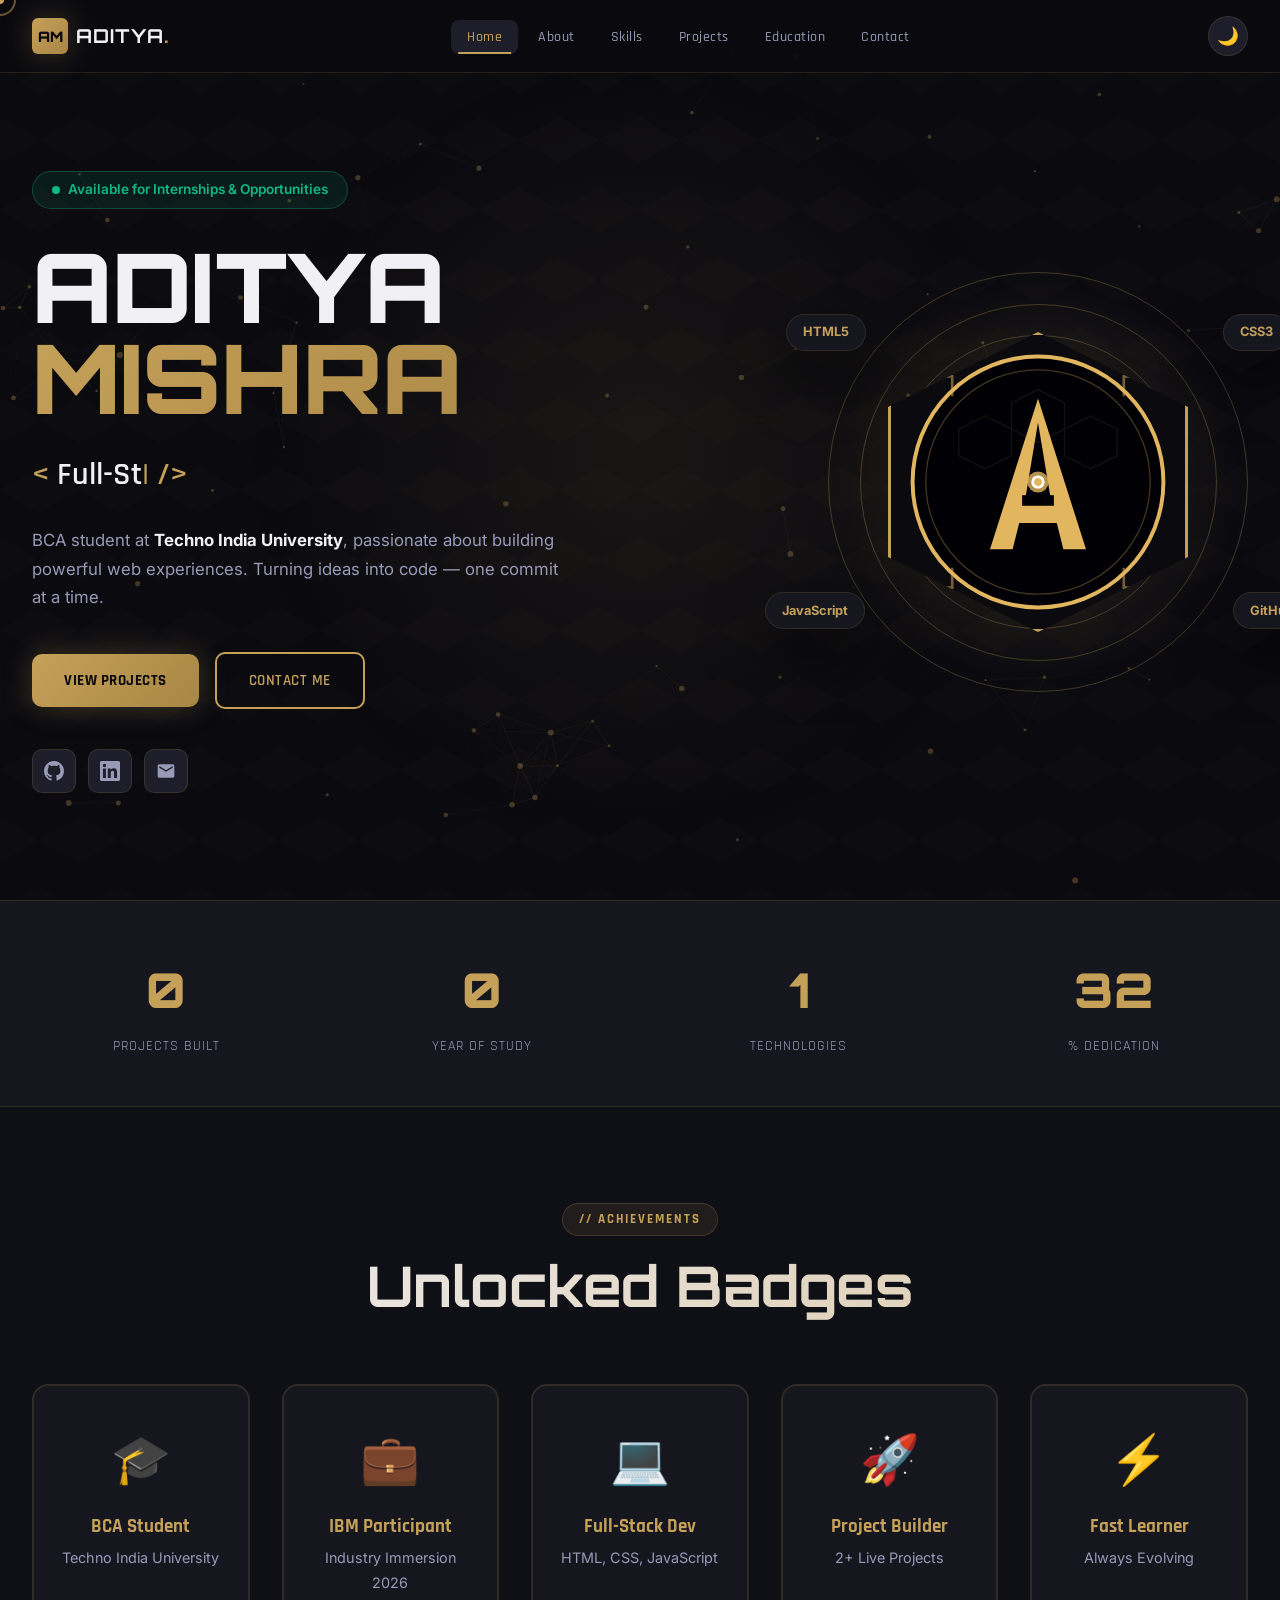
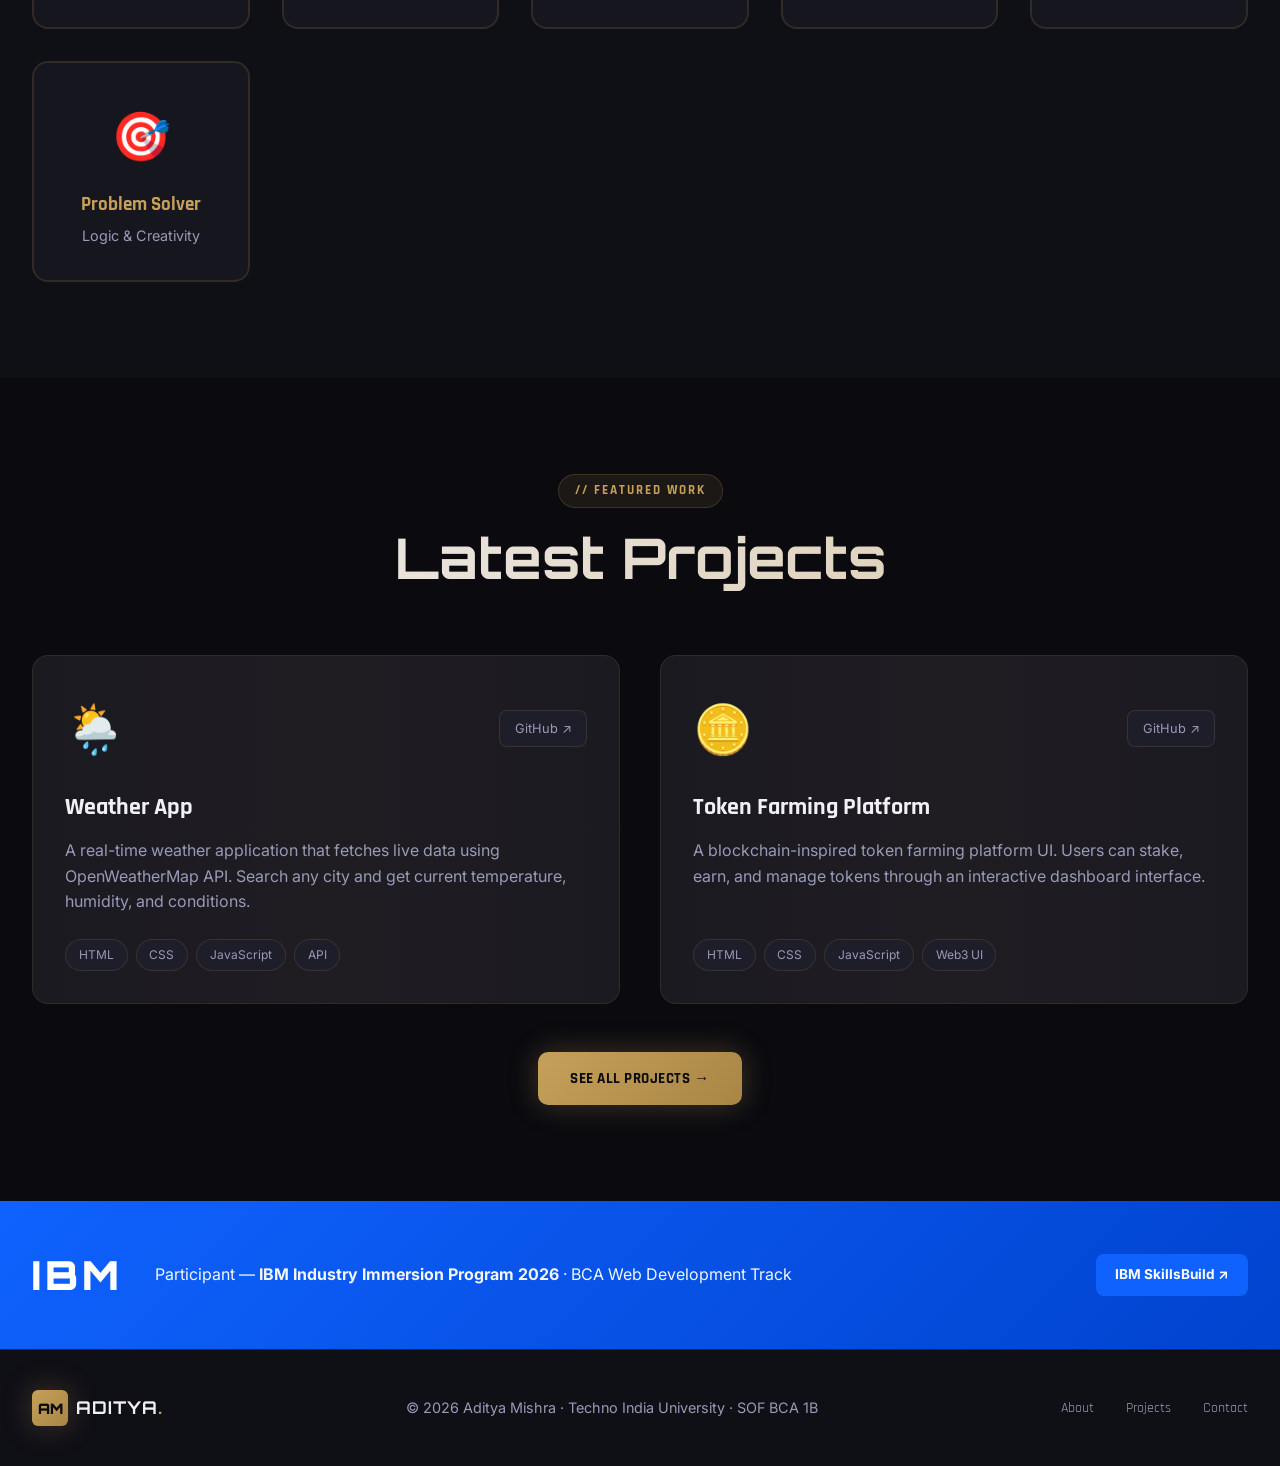
==== index.html @ 22630940 "Update year from 2025 to 2026 across all files" ====
<!DOCTYPE html>
<html lang="en" data-theme="dark">
<head>
  <meta charset="UTF-8"/>
  <meta name="viewport" content="width=device-width, initial-scale=1.0"/>
  <title>Aditya Mishra | Portfolio</title>
  <link rel="stylesheet" href="style.css"/>
  <link rel="preconnect" href="https://fonts.googleapis.com"/>
  <link href="https://fonts.googleapis.com/css2?family=Rajdhani:wght@400;500;600;700&family=Orbitron:wght@400;700;900&family=Inter:wght@300;400;500;600&display=swap" rel="stylesheet"/>
</head>
<body>

  <!-- LOADING SCREEN -->
  <div class="loading-screen" id="loadingScreen">
    <div class="loader-content">
      <div class="avengers-loader">
        <div class="loader-ring"></div>
        <div class="loader-ring"></div>
        <div class="loader-ring"></div>
        <div class="loader-a">A</div>
      </div>
      <p class="loader-text">Initializing Avengers Protocol...</p>
    </div>
  </div>

  <!-- PARTICLE CANVAS -->
  <canvas id="particles"></canvas>

  <!-- CUSTOM CURSOR -->
  <div class="cursor-dot" id="cursorDot"></div>
  <div class="cursor-outline" id="cursorOutline"></div>

  <!-- IRON MAN ARC REACTOR BG -->
  <div class="arc-reactor-bg"></div>
  <div class="hex-overlay"></div>

  <!-- NAV -->
  <nav class="navbar" id="navbar">
    <div class="nav-inner">
      <a href="index.html" class="nav-logo">
        <span class="logo-am">AM</span>
        <span class="logo-text">ADITYA<span class="logo-accent">.</span></span>
      </a>
      <ul class="nav-links" id="navLinks">
        <li><a href="index.html" class="active">Home</a></li>
        <li><a href="about.html">About</a></li>
        <li><a href="skills.html">Skills</a></li>
        <li><a href="projects.html">Projects</a></li>
        <li><a href="education.html">Education</a></li>
        <li><a href="contact.html">Contact</a></li>
      </ul>
      <div class="nav-right">
        <button class="theme-btn" id="themeBtn" title="Toggle theme">
          <span class="theme-icon" id="themeIcon">☀️</span>
        </button>
        <button class="hamburger" id="hamburger">
          <span></span><span></span><span></span>
        </button>
      </div>
    </div>
  </nav>

  <!-- HERO -->
  <section class="hero" id="home">
    <div class="hero-left">
      <div class="hero-tag reveal">
        <span class="tag-dot"></span> Available for Internships & Opportunities
      </div>
      <h1 class="hero-name reveal">
        <span class="name-line1">ADITYA</span>
        <span class="name-line2">MISHRA</span>
      </h1>
      <div class="hero-role reveal">
        <span class="role-prefix">&lt;</span>
        <span class="typewriter" id="typewriter"></span>
        <span class="role-suffix"> /&gt;</span>
      </div>
      <p class="hero-bio reveal">
        BCA student at <strong>Techno India University</strong>, passionate about building powerful web experiences. 
        Turning ideas into code — one commit at a time.
      </p>
      <div class="hero-actions reveal">
        <a href="projects.html" class="btn-avenger">View Projects</a>
        <a href="contact.html" class="btn-outline-av">Contact Me</a>
      </div>
      <div class="hero-socials reveal">
        <a href="https://github.com/adityamishra5681" target="_blank" class="social-av" title="GitHub">
          <svg viewBox="0 0 24 24" fill="currentColor"><path d="M12 0C5.37 0 0 5.37 0 12c0 5.31 3.435 9.795 8.205 11.385.6.105.825-.255.825-.57 0-.285-.015-1.23-.015-2.235-3.015.555-3.795-.735-4.035-1.41-.135-.345-.72-1.41-1.23-1.695-.42-.225-1.02-.78-.015-.795.945-.015 1.62.87 1.845 1.23 1.08 1.815 2.805 1.305 3.495.99.105-.78.42-1.305.765-1.605-2.67-.3-5.46-1.335-5.46-5.925 0-1.305.465-2.385 1.23-3.225-.12-.3-.54-1.53.12-3.18 0 0 1.005-.315 3.3 1.23.96-.27 1.98-.405 3-.405s2.04.135 3 .405c2.295-1.56 3.3-1.23 3.3-1.23.66 1.65.24 2.88.12 3.18.765.84 1.23 1.905 1.23 3.225 0 4.605-2.805 5.625-5.475 5.925.435.375.81 1.095.81 2.22 0 1.605-.015 2.895-.015 3.3 0 .315.225.69.825.57A12.02 12.02 0 0 0 24 12c0-6.63-5.37-12-12-12z"/></svg>
        </a>
        <a href="https://www.linkedin.com/in/aditya-mishra-62041a37a" target="_blank" class="social-av" title="LinkedIn">
          <svg viewBox="0 0 24 24" fill="currentColor"><path d="M20.447 20.452h-3.554v-5.569c0-1.328-.027-3.037-1.852-3.037-1.853 0-2.136 1.445-2.136 2.939v5.667H9.351V9h3.414v1.561h.046c.477-.9 1.637-1.85 3.37-1.85 3.601 0 4.267 2.37 4.267 5.455v6.286zM5.337 7.433a2.062 2.062 0 0 1-2.063-2.065 2.064 2.064 0 1 1 2.063 2.065zm1.782 13.019H3.555V9h3.564v11.452zM22.225 0H1.771C.792 0 0 .774 0 1.729v20.542C0 23.227.792 24 1.771 24h20.451C23.2 24 23.997 23.227 23.997 22.271V1.729C23.997.774 23.2 0 22.222 0h.003z"/></svg>
        </a>
        <a href="mailto:adityamishra5681@gmail.com" class="social-av" title="Email">
          <svg viewBox="0 0 24 24" fill="currentColor"><path d="M20 4H4c-1.1 0-2 .9-2 2v12c0 1.1.9 2 2 2h16c1.1 0 2-.9 2-2V6c0-1.1-.9-2-2-2zm0 4l-8 5-8-5V6l8 5 8-5v2z"/></svg>
        </a>
      </div>
    </div>

    <div class="hero-right reveal">
      <div class="photo-frame">
        <div class="photo-ring ring-outer"></div>
        <div class="photo-ring ring-mid"></div>
        <div class="photo-ring ring-inner"></div>
        <div class="photo-hex">
          <img src="avengers-logo.svg" alt="Avengers logo for Aditya Mishra" class="hero-photo"/>
        </div>
        <div class="arc-glow"></div>
        <!-- Floating tech badges -->
        <div class="tech-badge tb1">HTML5</div>
        <div class="tech-badge tb2">CSS3</div>
        <div class="tech-badge tb3">JavaScript</div>
        <div class="tech-badge tb4">GitHub</div>
      </div>
    </div>
  </section>

  <!-- QUICK STATS -->
  <section class="stats-bar reveal">
    <div class="container">
      <div class="stats-grid">
        <div class="stat-item">
          <span class="stat-val" data-target="2">0</span>
          <span class="stat-label">Projects Built</span>
        </div>
        <div class="stat-item">
          <span class="stat-val" data-target="1">0</span>
          <span class="stat-label">Year of Study</span>
        </div>
        <div class="stat-item">
          <span class="stat-val" data-target="5">0</span>
          <span class="stat-label">Technologies</span>
        </div>
        <div class="stat-item">
          <span class="stat-val" data-target="100">0</span>
          <span class="stat-label">% Dedication</span>
        </div>
      </div>
    </div>
  </section>

  <!-- ACHIEVEMENT BADGES -->
  <section class="section achievements-section">
    <div class="container">
      <div class="section-head reveal">
        <span class="section-tag">// ACHIEVEMENTS</span>
        <h2>Unlocked <span class="gold-text">Badges</span></h2>
      </div>
      <div class="badges-grid">
        <div class="badge-card reveal">
          <div class="badge-icon">🎓</div>
          <h4>BCA Student</h4>
          <p>Techno India University</p>
        </div>
        <div class="badge-card reveal">
          <div class="badge-icon">💼</div>
          <h4>IBM Participant</h4>
          <p>Industry Immersion 2026</p>
        </div>
        <div class="badge-card reveal">
          <div class="badge-icon">💻</div>
          <h4>Full-Stack Dev</h4>
          <p>HTML, CSS, JavaScript</p>
        </div>
        <div class="badge-card reveal">
          <div class="badge-icon">🚀</div>
          <h4>Project Builder</h4>
          <p>2+ Live Projects</p>
        </div>
        <div class="badge-card reveal">
          <div class="badge-icon">⚡</div>
          <h4>Fast Learner</h4>
          <p>Always Evolving</p>
        </div>
        <div class="badge-card reveal">
          <div class="badge-icon">🎯</div>
          <h4>Problem Solver</h4>
          <p>Logic & Creativity</p>
        </div>
      </div>
    </div>
  </section>

  <!-- FEATURED PROJECTS PREVIEW -->
  <section class="section" id="featured">
    <div class="container">
      <div class="section-head reveal">
        <span class="section-tag">// FEATURED WORK</span>
        <h2>Latest <span class="gold-text">Projects</span></h2>
      </div>
      <div class="feat-grid">
        <div class="feat-card reveal">
          <div class="feat-card-top">
            <span class="feat-icon">🌦️</span>
            <div class="feat-links">
              <a href="https://github.com/adityamishra5681/weather-app" target="_blank" class="feat-link">GitHub ↗</a>
            </div>
          </div>
          <h3>Weather App</h3>
          <p>A real-time weather application that fetches live data using OpenWeatherMap API. Search any city and get current temperature, humidity, and conditions.</p>
          <div class="feat-tags">
            <span>HTML</span><span>CSS</span><span>JavaScript</span><span>API</span>
          </div>
        </div>
        <div class="feat-card reveal">
          <div class="feat-card-top">
            <span class="feat-icon">🪙</span>
            <div class="feat-links">
              <a href="https://github.com/adityamishra5681/Token-Farming-Platform" target="_blank" class="feat-link">GitHub ↗</a>
            </div>
          </div>
          <h3>Token Farming Platform</h3>
          <p>A blockchain-inspired token farming platform UI. Users can stake, earn, and manage tokens through an interactive dashboard interface.</p>
          <div class="feat-tags">
            <span>HTML</span><span>CSS</span><span>JavaScript</span><span>Web3 UI</span>
          </div>
        </div>
      </div>
      <div class="section-cta reveal">
        <a href="projects.html" class="btn-avenger">See All Projects →</a>
      </div>
    </div>
  </section>

  <!-- IBM STRIP -->
  <div class="ibm-strip reveal">
    <div class="container">
      <div class="ibm-strip-inner">
        <span class="ibm-logo-text">IBM</span>
        <p>Participant — <strong>IBM Industry Immersion Program 2026</strong> · BCA Web Development Track</p>
        <a href="https://skillsbuild.org" target="_blank" class="btn-ibm-sm">IBM SkillsBuild ↗</a>
      </div>
    </div>
  </div>

  <footer class="footer">
    <div class="container">
      <div class="footer-inner">
        <span class="nav-logo" style="font-size:1.1rem"><span class="logo-am">AM</span> <span class="logo-text">ADITYA<span class="logo-accent">.</span></span></span>
        <p>© 2026 Aditya Mishra · Techno India University · SOF BCA 1B</p>
        <div class="footer-nav">
          <a href="about.html">About</a>
          <a href="projects.html">Projects</a>
          <a href="contact.html">Contact</a>
        </div>
      </div>
    </div>
  </footer>

  <!-- SCROLL TO TOP BUTTON -->
  <button class="scroll-top" id="scrollTop" title="Back to top">
    <svg viewBox="0 0 24 24" fill="none" stroke="currentColor" stroke-width="2">
      <path d="M12 19V5M5 12l7-7 7 7"/>
    </svg>
  </button>

  <script src="script.js"></script>
</body>
</html>
---- style.css ----
/* =============================================
   ADITYA MISHRA PORTFOLIO — AVENGERS THEME
   IBM Industry Immersion Program 2026
   ============================================= */

@import url('https://fonts.googleapis.com/css2?family=Rajdhani:wght@400;500;600;700&family=Orbitron:wght@400;700;900&family=Inter:wght@300;400;500;600&display=swap');

/* ============ THEME VARIABLES ============ */
[data-theme="dark"] {
  --bg: #0a0a0f;
  --bg2: #0f0f16;
  --surface: #16161f;
  --surface2: #1e1e2a;
  --border: rgba(197,160,89,0.15);
  --text: #f0f0f5;
  --text-muted: #9999b8;
  --gold: #c5a059;
  --gold-dark: #a88644;
  --red: #dc143c;
  --blue: #1e90ff;
  --shadow: 0 25px 60px rgba(0,0,0,0.7);
  --glow: 0 0 30px rgba(197,160,89,0.3);
}

[data-theme="light"] {
  --bg: #f5f5fa;
  --bg2: #ebebf0;
  --surface: #ffffff;
  --surface2: #f8f8fc;
  --border: rgba(197,160,89,0.25);
  --text: #1a1a2e;
  --text-muted: #666680;
  --gold: #a88644;
  --gold-dark: #8b6f38;
  --red: #b8112e;
  --blue: #1873cc;
  --shadow: 0 25px 60px rgba(0,0,0,0.15);
  --glow: 0 0 20px rgba(197,160,89,0.2);
}

*, *::before, *::after { margin:0; padding:0; box-sizing:border-box; }
html { scroll-behavior: smooth; }

body {
  background: var(--bg);
  color: var(--text);
  font-family: 'Inter', sans-serif;
  line-height: 1.7;
  overflow-x: hidden;
  position: relative;
  transition: background 0.3s, color 0.3s;
  cursor: none;
}

h1,h2,h3,h4 { font-family: 'Rajdhani', sans-serif; line-height: 1.2; font-weight: 700; }
a { text-decoration: none; color: inherit; }
img { max-width: 100%; display: block; }

::-webkit-scrollbar { width: 6px; }
::-webkit-scrollbar-track { background: var(--bg); }
::-webkit-scrollbar-thumb { background: var(--gold); border-radius: 3px; }

/* ============ LOADING SCREEN ============ */
.loading-screen {
  position: fixed;
  inset: 0;
  background: var(--bg);
  z-index: 9999;
  display: flex;
  align-items: center;
  justify-content: center;
  transition: opacity 0.5s, visibility 0.5s;
}

.loading-screen.hidden {
  opacity: 0;
  visibility: hidden;
  pointer-events: none;
}

.loader-content {
  text-align: center;
}

.avengers-loader {
  position: relative;
  width: 120px;
  height: 120px;
  margin: 0 auto 2rem;
}

.loader-ring {
  position: absolute;
  inset: 0;
  border: 2px solid transparent;
  border-top-color: var(--gold);
  border-radius: 50%;
  animation: loaderSpin 1.5s linear infinite;
}

.loader-ring:nth-child(2) {
  inset: 10px;
  border-top-color: var(--gold-dark);
  animation-duration: 2s;
  animation-direction: reverse;
}

.loader-ring:nth-child(3) {
  inset: 20px;
  border-top-color: var(--gold);
  animation-duration: 2.5s;
}

@keyframes loaderSpin {
  to { transform: rotate(360deg); }
}

.loader-a {
  position: absolute;
  inset: 0;
  display: flex;
  align-items: center;
  justify-content: center;
  font-size: 3rem;
  font-weight: 900;
  font-family: 'Orbitron', sans-serif;
  color: var(--gold);
  animation: loaderPulse 1.5s ease-in-out infinite;
}

@keyframes loaderPulse {
  0%, 100% { transform: scale(1); opacity: 1; }
  50% { transform: scale(1.1); opacity: 0.8; }
}

.loader-text {
  color: var(--text-muted);
  font-family: 'Rajdhani', sans-serif;
  font-size: 1.1rem;
  letter-spacing: 1px;
  animation: loaderText 2s ease-in-out infinite;
}

@keyframes loaderText {
  0%, 100% { opacity: 0.5; }
  50% { opacity: 1; }
}

/* ============ CUSTOM CURSOR ============ */
.cursor-dot {
  width: 8px;
  height: 8px;
  background: var(--gold);
  border-radius: 50%;
  position: fixed;
  pointer-events: none;
  z-index: 10000;
  transition: transform 0.15s ease;
  transform: translate(-50%, -50%);
}

.cursor-outline {
  width: 32px;
  height: 32px;
  border: 2px solid var(--gold);
  border-radius: 50%;
  position: fixed;
  pointer-events: none;
  z-index: 10000;
  transition: all 0.15s ease;
  transform: translate(-50%, -50%);
  opacity: 0.5;
}

.cursor-dot.hover {
  transform: translate(-50%, -50%) scale(2);
}

.cursor-outline.hover {
  transform: translate(-50%, -50%) scale(1.5);
  opacity: 1;
}

/* ============ SCROLL TO TOP BUTTON ============ */
.scroll-top {
  position: fixed;
  bottom: 2rem;
  right: 2rem;
  width: 50px;
  height: 50px;
  background: linear-gradient(135deg, var(--gold), var(--gold-dark));
  border: none;
  border-radius: 50%;
  color: var(--bg);
  cursor: pointer;
  display: flex;
  align-items: center;
  justify-content: center;
  box-shadow: var(--glow);
  opacity: 0;
  visibility: hidden;
  transform: translateY(20px);
  transition: all 0.3s;
  z-index: 1000;
}

.scroll-top.visible {
  opacity: 1;
  visibility: visible;
  transform: translateY(0);
}

.scroll-top:hover {
  transform: translateY(-5px) scale(1.1);
  box-shadow: 0 0 40px rgba(197,160,89,0.6);
}

.scroll-top svg {
  width: 24px;
  height: 24px;
}

/* ============ PARTICLE CANVAS ============ */
#particles {
  position: fixed; inset: 0; z-index: 0; pointer-events: none;
}

/* ============ ARC REACTOR BG ============ */
.arc-reactor-bg {
  position: fixed; top: 50%; left: 50%;
  width: 800px; height: 800px;
  transform: translate(-50%, -50%);
  background: radial-gradient(circle, rgba(197,160,89,0.08) 0%, transparent 70%);
  border-radius: 50%;
  pointer-events: none; z-index: 0;
  animation: reactorPulse 4s ease-in-out infinite;
}

@keyframes reactorPulse {
  0%,100% { transform: translate(-50%, -50%) scale(1); opacity: 0.6; }
  50% { transform: translate(-50%, -50%) scale(1.1); opacity: 0.8; }
}

.hex-overlay {
  position: fixed; inset: 0; z-index: 0; pointer-events: none;
  background-image:
    linear-gradient(30deg, rgba(197,160,89,0.02) 12%, transparent 12.5%, transparent 87%, rgba(197,160,89,0.02) 87.5%, rgba(197,160,89,0.02)),
    linear-gradient(150deg, rgba(197,160,89,0.02) 12%, transparent 12.5%, transparent 87%, rgba(197,160,89,0.02) 87.5%, rgba(197,160,89,0.02)),
    linear-gradient(30deg, rgba(197,160,89,0.02) 12%, transparent 12.5%, transparent 87%, rgba(197,160,89,0.02) 87.5%, rgba(197,160,89,0.02)),
    linear-gradient(150deg, rgba(197,160,89,0.02) 12%, transparent 12.5%, transparent 87%, rgba(197,160,89,0.02) 87.5%, rgba(197,160,89,0.02));
  background-size: 80px 140px;
  background-position: 0 0, 0 0, 40px 70px, 40px 70px;
}

/* ============ NAVBAR ============ */
.navbar {
  position: fixed; top: 0; left: 0; right: 0; z-index: 1000;
  background: rgba(10,10,15,0.7);
  backdrop-filter: blur(20px);
  border-bottom: 1px solid var(--border);
  transition: all 0.3s;
}
[data-theme="light"] .navbar { background: rgba(245,245,250,0.8); }
.navbar.scrolled { background: rgba(10,10,15,0.95); box-shadow: 0 4px 30px rgba(0,0,0,0.5); }
[data-theme="light"] .navbar.scrolled { background: rgba(245,245,250,0.98); }

.nav-inner {
  max-width: 1280px; margin: 0 auto;
  padding: 1rem 2rem;
  display: flex; align-items: center; justify-content: space-between;
}

.nav-logo {
  display: flex; align-items: center; gap: 0.5rem;
  font-family: 'Orbitron', sans-serif;
  font-size: 1.2rem; font-weight: 700;
}

.logo-am {
  width: 36px; height: 36px;
  background: linear-gradient(135deg, var(--gold), var(--gold-dark));
  border-radius: 6px;
  display: flex; align-items: center; justify-content: center;
  color: var(--bg); font-size: 0.9rem; font-weight: 900;
  box-shadow: var(--glow);
  transition: transform 0.3s ease;
}
.nav-logo:hover .logo-am {
  transform: rotate(360deg) scale(1.1);
}

.logo-text { color: var(--text); letter-spacing: 1px; }
.logo-accent { color: var(--gold); }

.nav-links {
  list-style: none; display: flex; gap: 0.25rem;
}
.nav-links a {
  padding: 0.5rem 1rem; border-radius: 8px;
  font-size: 0.9rem; font-weight: 500;
  color: var(--text-muted);
  transition: all 0.25s;
  font-family: 'Rajdhani', sans-serif;
  letter-spacing: 0.5px;
  position: relative;
  overflow: hidden;
}
.nav-links a::before {
  content: '';
  position: absolute;
  bottom: 0;
  left: 50%;
  width: 0;
  height: 2px;
  background: var(--gold);
  transform: translateX(-50%);
  transition: width 0.3s ease;
}
.nav-links a:hover::before {
  width: 80%;
}
.nav-links a:hover, .nav-links a.active {
  color: var(--gold); background: var(--surface2);
  transform: translateY(-2px);
}
.nav-links a.active::before {
  width: 80%;
}

.nav-right { display: flex; align-items: center; gap: 0.75rem; }

.theme-btn {
  width: 40px; height: 40px; border-radius: 50%;
  background: var(--surface2); border: 1px solid var(--border);
  cursor: pointer; display: flex; align-items: center; justify-content: center;
  font-size: 1.1rem; transition: all 0.25s;
}
.theme-btn:hover { border-color: var(--gold); transform: rotate(20deg); }

.hamburger {
  display: none; flex-direction: column; gap: 5px;
  background: none; border: none; cursor: pointer; padding: 4px;
}
.hamburger span {
  display: block; width: 24px; height: 2px;
  background: var(--text); border-radius: 2px;
  transition: all 0.3s;
}

/* ============ BUTTONS ============ */
.btn-avenger {
  display: inline-flex; align-items: center; gap: 8px;
  padding: 0.85rem 2rem; border-radius: 10px;
  background: linear-gradient(135deg, var(--gold), var(--gold-dark));
  color: var(--bg); font-weight: 700; font-size: 0.95rem;
  font-family: 'Rajdhani', sans-serif;
  letter-spacing: 0.5px; text-transform: uppercase;
  transition: all 0.3s;
  box-shadow: var(--glow);
  position: relative;
  overflow: hidden;
}
.btn-avenger::before {
  content: '';
  position: absolute;
  top: 50%;
  left: 50%;
  width: 0;
  height: 0;
  border-radius: 50%;
  background: rgba(255,255,255,0.3);
  transform: translate(-50%, -50%);
  transition: width 0.6s, height 0.6s;
}
.btn-avenger:hover::before {
  width: 300px;
  height: 300px;
}
.btn-avenger:hover {
  transform: translateY(-3px) scale(1.05);
  box-shadow: 0 0 50px rgba(197,160,89,0.6), 0 10px 30px rgba(0,0,0,0.3);
}

.btn-outline-av {
  display: inline-flex; align-items: center; gap: 8px;
  padding: 0.85rem 2rem; border-radius: 10px;
  border: 2px solid var(--gold); color: var(--gold);
  font-weight: 600; font-size: 0.95rem;
  font-family: 'Rajdhani', sans-serif;
  letter-spacing: 0.5px; text-transform: uppercase;
  transition: all 0.3s;
  position: relative;
  overflow: hidden;
}
.btn-outline-av::before {
  content: '';
  position: absolute;
  top: 50%;
  left: 50%;
  width: 0;
  height: 0;
  background: var(--gold);
  border-radius: 50%;
  transform: translate(-50%, -50%);
  transition: width 0.5s, height 0.5s;
  z-index: -1;
}
.btn-outline-av:hover::before {
  width: 300px;
  height: 300px;
}
.btn-outline-av:hover {
  background: var(--gold); color: var(--bg);
  transform: translateY(-2px) scale(1.05);
  box-shadow: var(--glow);
}

.btn-ibm-sm {
  display: inline-flex; align-items: center; gap: 6px;
  padding: 0.6rem 1.2rem; border-radius: 8px;
  background: #0f62fe; color: white;
  font-weight: 700; font-size: 0.85rem;
  transition: all 0.3s;
}
.btn-ibm-sm:hover { transform: translateY(-2px); box-shadow: 0 8px 25px rgba(15,98,254,0.4); }

/* ============ HERO ============ */
.hero {
  position: relative; z-index: 1;
  min-height: 100vh;
  display: flex; 
  align-items: center; 
  justify-content: space-between;
  gap: 5rem;
  padding: 8rem 2rem 4rem;
  max-width: 1280px; 
  margin: 0 auto;
}

.hero-left { 
  flex: 1;
  max-width: 600px;
}

.hero-tag {
  display: inline-flex; align-items: center; gap: 8px;
  padding: 0.4rem 1.2rem; border-radius: 100px;
  background: rgba(16,185,129,0.1);
  border: 1px solid rgba(16,185,129,0.3);
  color: #10b981; font-size: 0.85rem; font-weight: 600;
  margin-bottom: 2rem;
}
.tag-dot {
  width: 8px; height: 8px; border-radius: 50%;
  background: #10b981;
  animation: pulse 2s infinite;
}
@keyframes pulse {
  0%,100% { box-shadow: 0 0 0 0 rgba(16,185,129,0.4); }
  50% { box-shadow: 0 0 0 6px rgba(16,185,129,0); }
}

.hero-name {
  font-family: 'Orbitron', sans-serif;
  font-size: clamp(3rem, 8vw, 6rem);
  font-weight: 900; line-height: 0.95;
  margin-bottom: 1.5rem;
}
.name-line1 { display: block; color: var(--text); }
.name-line2 {
  display: block;
  background: linear-gradient(135deg, var(--gold), var(--gold-dark));
  -webkit-background-clip: text; -webkit-text-fill-color: transparent;
  background-clip: text;
}

.hero-role {
  font-family: 'Rajdhani', sans-serif;
  font-size: clamp(1.2rem, 3vw, 2rem);
  font-weight: 600; margin-bottom: 1.5rem;
  color: var(--text-muted);
}
.role-prefix, .role-suffix { color: var(--gold); }
.typewriter { color: var(--text); }
.typewriter::after {
  content: '|'; color: var(--gold);
  animation: blink 0.8s infinite;
}
@keyframes blink { 0%,100%{opacity:1} 50%{opacity:0} }

.hero-bio {
  color: var(--text-muted); max-width: 540px;
  font-size: 1.05rem; margin-bottom: 2.5rem;
}
.hero-bio strong { color: var(--text); }

.hero-actions { 
  display: flex; 
  gap: 1rem; 
  flex-wrap: wrap; 
  margin-bottom: 2.5rem;
  align-items: center;
}

.hero-socials { 
  display: flex; 
  gap: 0.75rem;
  align-items: center;
}
.social-av {
  width: 44px; height: 44px; border-radius: 10px;
  background: var(--surface2); border: 1px solid var(--border);
  display: flex; align-items: center; justify-content: center;
  color: var(--text-muted); transition: all 0.3s;
  position: relative;
  overflow: hidden;
}
.social-av::before {
  content: '';
  position: absolute;
  inset: 0;
  background: linear-gradient(135deg, transparent, var(--gold), transparent);
  opacity: 0;
  transition: opacity 0.3s;
}
.social-av svg { width: 20px; height: 20px; position: relative; z-index: 1; }
.social-av:hover {
  border-color: var(--gold); color: var(--gold);
  transform: translateY(-3px) rotate(5deg);
  box-shadow: var(--glow);
}
.social-av:hover::before {
  opacity: 0.1;
}

/* ============ HERO PHOTO ============ */
.hero-right {
  flex-shrink: 0; 
  position: relative;
  width: 420px; 
  height: 420px;
  display: flex; 
  align-items: center; 
  justify-content: center;
}

.photo-frame {
  position: relative; 
  width: 100%; 
  height: 100%;
  display: flex; 
  align-items: center; 
  justify-content: center;
}

.photo-ring {
  position: absolute; border-radius: 50%;
  border: 1px solid var(--gold);
  opacity: 0.3;
  animation: ringRotate 20s linear infinite;
}
.ring-outer { width: 100%; height: 100%; }
.ring-mid { width: 85%; height: 85%; animation-direction: reverse; }
.ring-inner { width: 70%; height: 70%; }

@keyframes ringRotate {
  from { transform: rotate(0deg); }
  to { transform: rotate(360deg); }
}

.photo-hex {
  position: relative; z-index: 2;
  width: 300px; height: 300px;
  clip-path: polygon(50% 0%, 100% 25%, 100% 75%, 50% 100%, 0% 75%, 0% 25%);
  overflow: hidden;
  border: 3px solid var(--gold);
  box-shadow: var(--glow), 0 0 60px rgba(197,160,89,0.4);
  animation: photoGlow 3s ease-in-out infinite;
  background: var(--bg);
  display: flex;
  align-items: center;
  justify-content: center;
}

@keyframes photoGlow {
  0%, 100% { 
    box-shadow: var(--glow), 0 0 60px rgba(197,160,89,0.4);
    border-color: var(--gold);
  }
  50% { 
    box-shadow: 0 0 80px rgba(197,160,89,0.6), 0 0 100px rgba(197,160,89,0.3);
    border-color: var(--gold-dark);
  }
}

.hero-photo {
  width: 90%; 
  height: 90%;
  object-fit: contain;
  filter: brightness(1.1) contrast(1.1);
  transition: filter 0.3s, transform 0.3s;
}

.photo-hex:hover .hero-photo {
  filter: brightness(1.2) contrast(1.2);
  transform: scale(1.05);
}

.arc-glow {
  position: absolute; inset: 0;
  background: radial-gradient(circle, rgba(197,160,89,0.2) 0%, transparent 70%);
  border-radius: 50%;
  animation: glowPulse 3s ease-in-out infinite;
  pointer-events: none;
}

@keyframes glowPulse {
  0%,100% { opacity: 0.5; transform: scale(1); }
  50% { opacity: 0.8; transform: scale(1.05); }
}

.tech-badge {
  position: absolute;
  padding: 0.4rem 1rem; border-radius: 100px;
  background: var(--surface); border: 1px solid var(--border);
  font-size: 0.8rem; font-weight: 700;
  color: var(--gold);
  box-shadow: var(--shadow);
  animation: floatBadge 4s ease-in-out infinite;
}
.tb1 { top: 10%; left: -10%; animation-delay: 0s; }
.tb2 { top: 10%; right: -10%; animation-delay: 1s; }
.tb3 { bottom: 15%; left: -15%; animation-delay: 2s; }
.tb4 { bottom: 15%; right: -15%; animation-delay: 3s; }

@keyframes floatBadge {
  0%,100% { transform: translateY(0); }
  50% { transform: translateY(-10px); }
}

/* ============ STATS BAR ============ */
.stats-bar {
  position: relative; z-index: 1;
  padding: 3rem 2rem;
  background: var(--surface);
  border-top: 1px solid var(--border);
  border-bottom: 1px solid var(--border);
}

.stats-grid {
  max-width: 1280px; margin: 0 auto;
  display: grid; 
  grid-template-columns: repeat(auto-fit, minmax(200px, 1fr));
  gap: 3rem;
  align-items: center;
  justify-items: center;
}

.stat-item { text-align: center; }
.stat-val {
  display: block; font-size: 3rem; font-weight: 900;
  font-family: 'Orbitron', sans-serif;
  color: var(--gold);
  transition: transform 0.3s ease;
}
.stat-item:hover .stat-val {
  transform: scale(1.15);
  text-shadow: 0 0 20px var(--gold);
}
.stat-label {
  font-size: 0.9rem; color: var(--text-muted);
  text-transform: uppercase; letter-spacing: 1px;
  font-family: 'Rajdhani', sans-serif;
}

/* ============ SECTIONS ============ */
.section {
  position: relative; z-index: 1;
  padding: 6rem 2rem;
}
.section-alt { background: var(--bg2); }
.container { max-width: 1280px; margin: 0 auto; }

.section-head { text-align: center; margin-bottom: 4rem; }
.section-tag {
  display: inline-block;
  padding: 0.3rem 1rem; border-radius: 100px;
  background: rgba(197,160,89,0.1);
  border: 1px solid rgba(197,160,89,0.2);
  color: var(--gold); font-size: 0.8rem; font-weight: 700;
  letter-spacing: 2px; text-transform: uppercase;
  font-family: 'Rajdhani', sans-serif;
  margin-bottom: 1rem;
  animation: pulse 2s ease-in-out infinite;
}

.section-head h2 {
  font-size: clamp(2rem, 5vw, 3.5rem);
  font-family: 'Orbitron', sans-serif;
  background: linear-gradient(135deg, var(--text), var(--gold));
  background-size: 200% 200%;
  -webkit-background-clip: text;
  -webkit-text-fill-color: transparent;
  background-clip: text;
  animation: gradientShift 3s ease infinite;
}

.gold-text { color: var(--gold); }

/* ============ ACHIEVEMENT BADGES ============ */
.achievements-section {
  background: var(--bg2);
}

.badges-grid {
  display: grid;
  grid-template-columns: repeat(auto-fit, minmax(200px, 1fr));
  gap: 2rem;
}

.badge-card {
  background: var(--surface);
  border: 2px solid var(--border);
  border-radius: 16px;
  padding: 2rem 1.5rem;
  text-align: center;
  transition: all 0.3s;
  position: relative;
  overflow: hidden;
}

.badge-card::before {
  content: '';
  position: absolute;
  top: -50%;
  left: -50%;
  width: 200%;
  height: 200%;
  background: conic-gradient(
    transparent,
    rgba(197,160,89,0.1),
    transparent 30%
  );
  animation: badgeRotate 4s linear infinite;
  opacity: 0;
  transition: opacity 0.3s;
}

@keyframes badgeRotate {
  to { transform: rotate(360deg); }
}

.badge-card:hover::before {
  opacity: 1;
}

.badge-card:hover {
  transform: translateY(-10px) scale(1.05);
  border-color: var(--gold);
  box-shadow: var(--glow);
}

.badge-icon {
  font-size: 3rem;
  margin-bottom: 1rem;
  display: inline-block;
  transition: transform 0.3s;
  position: relative;
  z-index: 1;
}

.badge-card:hover .badge-icon {
  transform: scale(1.2) rotateY(360deg);
}

.badge-card h4 {
  font-size: 1.2rem;
  margin-bottom: 0.5rem;
  font-family: 'Rajdhani', sans-serif;
  color: var(--gold);
  position: relative;
  z-index: 1;
}

.badge-card p {
  font-size: 0.9rem;
  color: var(--text-muted);
  position: relative;
  z-index: 1;
}

/* ============ FEATURED CARDS ============ */
.feat-grid {
  display: grid; 
  grid-template-columns: repeat(auto-fit, minmax(340px, 1fr));
  gap: 2.5rem;
  align-items: stretch;
}

.feat-card {
  background: var(--surface); border: 1px solid var(--border);
  border-radius: 16px; padding: 2rem;
  transition: all 0.3s;
  position: relative;
  overflow: hidden;
  display: flex;
  flex-direction: column;
  height: 100%;
}
.feat-card::before {
  content: '';
  position: absolute;
  top: -50%;
  left: -50%;
  width: 200%;
  height: 200%;
  background: linear-gradient(
    45deg,
    transparent,
    rgba(197,160,89,0.05),
    transparent
  );
  transform: rotate(45deg);
  transition: all 0.5s;
}
.feat-card:hover::before {
  left: 100%;
}
.feat-card:hover {
  transform: translateY(-8px);
  border-color: var(--gold);
  box-shadow: var(--glow);
}
.feat-card > * {
  position: relative;
  z-index: 1;
}

.feat-card-top {
  display: flex; justify-content: space-between; align-items: center;
  margin-bottom: 1.5rem;
}
.feat-icon { font-size: 3rem; }
.feat-links { display: flex; gap: 0.5rem; }
.feat-link {
  padding: 0.4rem 0.9rem; border-radius: 8px;
  background: var(--surface2); border: 1px solid var(--border);
  font-size: 0.8rem; color: var(--text-muted);
  transition: all 0.25s;
}
.feat-link:hover { border-color: var(--gold); color: var(--gold); }

.feat-card h3 {
  font-size: 1.5rem; margin-bottom: 1rem;
  font-family: 'Rajdhani', sans-serif;
}
.feat-card p { 
  color: var(--text-muted); 
  margin-bottom: 1.5rem;
  flex: 1;
  line-height: 1.6;
}

.feat-tags {
  display: flex; flex-wrap: wrap; gap: 0.5rem;
}
.feat-tags span {
  padding: 0.3rem 0.8rem; border-radius: 100px;
  background: var(--surface2); border: 1px solid var(--border);
  font-size: 0.75rem; color: var(--text-muted);
}

.section-cta { text-align: center; margin-top: 3rem; }

/* ============ IBM STRIP ============ */
.ibm-strip {
  position: relative; z-index: 1;
  padding: 2.5rem 2rem;
  background: linear-gradient(135deg, #0f62fe 0%, #0043ce 100%);
}

.ibm-strip-inner {
  max-width: 1280px; margin: 0 auto;
  display: flex; 
  align-items: center; 
  gap: 2rem; 
  flex-wrap: wrap;
  justify-content: space-between;
}

.ibm-logo-text {
  font-size: 2.5rem; 
  font-weight: 900;
  font-family: 'Orbitron', sans-serif;
  color: white; 
  letter-spacing: 4px;
  flex-shrink: 0;
}

.ibm-strip-inner p {
  flex: 1; 
  color: white; 
  opacity: 0.95;
  font-size: 1rem;
  line-height: 1.6;
  min-width: 300px;
}
.ibm-strip-inner strong { font-weight: 700; }

/* ============ FOOTER ============ */
.footer {
  position: relative; z-index: 1;
  border-top: 1px solid var(--border);
  padding: 2.5rem 2rem;
  background: var(--bg2);
}

.footer-inner {
  max-width: 1280px; margin: 0 auto;
  display: flex; align-items: center; justify-content: space-between;
  flex-wrap: wrap; gap: 1.5rem;
}

.footer-inner p { color: var(--text-muted); font-size: 0.9rem; }

.footer-nav {
  display: flex; gap: 2rem; flex-wrap: wrap;
}
.footer-nav a {
  color: var(--text-muted); font-size: 0.9rem;
  transition: color 0.25s;
  font-family: 'Rajdhani', sans-serif;
}
.footer-nav a:hover { color: var(--gold); }

/* ============ PAGE HERO ============ */
.page-hero {
  position: relative; z-index: 1;
  padding: 10rem 2rem 5rem;
  text-align: center;
  border-bottom: 1px solid var(--border);
}

.page-hero h1 {
  font-size: clamp(2.5rem, 6vw, 5rem);
  font-family: 'Orbitron', sans-serif;
  margin: 1rem 0;
}

/* ============ REVEAL ANIMATION ============ */
.reveal {
  opacity: 0; transform: translateY(40px);
  transition: opacity 0.7s ease, transform 0.7s ease;
}
.reveal.visible { opacity: 1; transform: translateY(0); }

/* ============ ADDITIONAL ANIMATIONS ============ */

/* Slide in from left */
@keyframes slideInLeft {
  from { opacity: 0; transform: translateX(-60px); }
  to { opacity: 1; transform: translateX(0); }
}

/* Slide in from right */
@keyframes slideInRight {
  from { opacity: 0; transform: translateX(60px); }
  to { opacity: 1; transform: translateX(0); }
}

/* Fade in scale */
@keyframes fadeInScale {
  from { opacity: 0; transform: scale(0.8); }
  to { opacity: 1; transform: scale(1); }
}

/* Bounce in */
@keyframes bounceIn {
  0% { opacity: 0; transform: scale(0.3); }
  50% { opacity: 1; transform: scale(1.05); }
  70% { transform: scale(0.9); }
  100% { transform: scale(1); }
}

/* Gradient shift animation */
@keyframes gradientShift {
  0% { background-position: 0% 50%; }
  50% { background-position: 100% 50%; }
  100% { background-position: 0% 50%; }
}

/* Border glow animation */
@keyframes borderGlow {
  0%, 100% { box-shadow: 0 0 5px var(--gold), 0 0 10px var(--gold); }
  50% { box-shadow: 0 0 20px var(--gold), 0 0 30px var(--gold), 0 0 40px var(--gold); }
}

/* Shimmer effect */
@keyframes shimmer {
  0% { background-position: -1000px 0; }
  100% { background-position: 1000px 0; }
}

/* Shake animation */
@keyframes shake {
  0%, 100% { transform: translateX(0); }
  10%, 30%, 50%, 70%, 90% { transform: translateX(-5px); }
  20%, 40%, 60%, 80% { transform: translateX(5px); }
}

/* Hero elements entrance animations */
.hero-tag {
  animation: fadeInScale 0.8s ease 0.2s both;
}

.hero-name .name-line1 {
  animation: slideInLeft 0.8s ease 0.4s both;
}

.hero-name .name-line2 {
  animation: slideInRight 0.8s ease 0.6s both;
}

.hero-role {
  animation: fadeInScale 0.8s ease 0.8s both;
}

.hero-bio {
  animation: slideInLeft 0.8s ease 1s both;
}

.hero-actions {
  animation: fadeInScale 0.8s ease 1.2s both;
}

.hero-socials {
  animation: slideInLeft 0.8s ease 1.4s both;
}

.hero-right {
  animation: fadeInScale 1s ease 0.5s both;
}

/* ============ RESPONSIVE ============ */
@media (max-width: 900px) {
  .hero { 
    flex-direction: column; 
    text-align: center; 
    padding-top: 7rem;
    gap: 3rem;
  }
  .hero-left {
    max-width: 100%;
  }
  .hero-actions, .hero-socials { justify-content: center; }
  .hero-right { width: 350px; height: 350px; }
  .photo-hex { width: 250px; height: 250px; }
}

@media (max-width: 640px) {
  body { cursor: auto; }
  .cursor-dot, .cursor-outline { display: none; }
  .nav-links {
    display: none; flex-direction: column;
    position: absolute; top: 100%; left: 0; right: 0;
    background: var(--bg2); border-bottom: 1px solid var(--border);
    padding: 1rem 2rem;
  }
  .nav-links.open { display: flex; }
  .hamburger { display: flex; }
  .hero-right { width: 300px; height: 300px; }
  .photo-hex { width: 220px; height: 220px; }
  .tech-badge { font-size: 0.7rem; padding: 0.3rem 0.7rem; }
  .badges-grid {
    grid-template-columns: repeat(2, 1fr);
  }
  .scroll-top {
    bottom: 1rem;
    right: 1rem;
    width: 45px;
    height: 45px;
  }
}

/* ============ ABOUT PAGE ============ */
.about-grid {
  display: grid; grid-template-columns: 1fr 1.5fr;
  gap: 5rem; align-items: start;
}

.about-photo-wrap {
  position: relative;
}

.about-photo {
  width: 100%; border-radius: 16px;
  border: 3px solid var(--gold);
  box-shadow: var(--glow);
  position: relative; z-index: 2;
}

.about-photo-border {
  position: absolute; inset: -10px;
  border: 1px solid var(--gold);
  border-radius: 20px; opacity: 0.3;
  z-index: 1;
}

.about-id-card {
  margin-top: 2rem;
  background: var(--surface); border: 1px solid var(--border);
  border-radius: 12px; padding: 1.5rem;
}

.id-row {
  display: flex; justify-content: space-between;
  padding: 0.75rem 0;
  border-bottom: 1px solid var(--border);
  font-size: 0.9rem;
}
.id-row:last-child { border-bottom: none; }
.id-label {
  font-weight: 700; color: var(--gold);
  font-family: 'Rajdhani', sans-serif;
  letter-spacing: 1px;
}

.about-text-col h2 {
  font-size: clamp(1.8rem, 4vw, 2.8rem);
  margin-bottom: 1.5rem;
  font-family: 'Orbitron', sans-serif;
}

.about-lead {
  font-size: 1.15rem; font-weight: 500;
  color: var(--text); margin-bottom: 1.5rem;
}

.about-text-col p {
  color: var(--text-muted); margin-bottom: 1rem;
}

.about-details {
  margin: 2.5rem 0;
  display: flex; flex-direction: column; gap: 1.25rem;
}

.detail-row {
  display: flex; gap: 1rem; align-items: flex-start;
}
.detail-icon { font-size: 1.5rem; flex-shrink: 0; }
.detail-row strong {
  display: block; font-size: 0.95rem;
  margin-bottom: 0.25rem;
  font-family: 'Rajdhani', sans-serif;
}
.detail-row p { font-size: 0.9rem; color: var(--text-muted); }
.detail-row a { color: var(--gold); }
.detail-row a:hover { text-decoration: underline; }

.about-actions {
  display: flex; gap: 1rem; flex-wrap: wrap;
  margin-top: 2rem;
}

.interests-grid {
  display: grid; grid-template-columns: repeat(auto-fit, minmax(280px, 1fr));
  gap: 1.5rem;
}

.interest-card {
  background: var(--surface); border: 1px solid var(--border);
  border-radius: 12px; padding: 2rem;
  text-align: center;
  transition: all 0.3s;
  position: relative;
  overflow: hidden;
}
.interest-card::after {
  content: '';
  position: absolute;
  inset: 0;
  border-radius: 12px;
  padding: 2px;
  background: linear-gradient(135deg, var(--gold), transparent, var(--gold));
  -webkit-mask: linear-gradient(#fff 0 0) content-box, linear-gradient(#fff 0 0);
  -webkit-mask-composite: xor;
  mask-composite: exclude;
  opacity: 0;
  transition: opacity 0.3s;
}
.interest-card:hover {
  transform: translateY(-5px) scale(1.02);
  border-color: var(--gold);
  box-shadow: var(--glow);
}
.interest-card:hover::after {
  opacity: 1;
}
.interest-card span { 
  font-size: 2.5rem; display: block; margin-bottom: 1rem;
  transition: transform 0.3s;
}
.interest-card:hover span {
  transform: scale(1.2) rotate(10deg);
}
.interest-card h4 {
  font-size: 1.2rem; margin-bottom: 0.75rem;
  font-family: 'Rajdhani', sans-serif;
}
.interest-card p { color: var(--text-muted); font-size: 0.9rem; }

/* ============ SKILLS PAGE ============ */
.skills-layout {
  display: grid; grid-template-columns: 1fr 1fr;
  gap: 5rem;
}

.skill-bar-item { margin-bottom: 1.5rem; }
.skill-bar-top {
  display: flex; justify-content: space-between;
  margin-bottom: 0.75rem; font-size: 0.95rem;
  font-family: 'Rajdhani', sans-serif;
  font-weight: 600;
}
.skill-pct { color: var(--gold); }

.skill-track {
  height: 8px; background: var(--surface2);
  border-radius: 4px; overflow: hidden;
}

.skill-fill {
  height: 100%; width: 0; border-radius: 4px;
  background: var(--sc, var(--gold));
  transition: width 1.5s cubic-bezier(0.4,0,0.2,1);
}

.tech-cards-grid {
  display: grid; grid-template-columns: repeat(auto-fill, minmax(120px, 1fr));
  gap: 1rem;
}

.tech-card {
  background: var(--surface); border: 1px solid var(--border);
  border-radius: 10px; padding: 1.25rem 1rem;
  text-align: center;
  transition: all 0.3s;
  cursor: pointer;
}
.tech-card:hover {
  border-color: var(--gold);
  transform: translateY(-3px) rotate(-2deg);
  box-shadow: var(--glow);
  background: var(--surface2);
}
.tc-icon { 
  font-size: 1.8rem; display: block; margin-bottom: 0.5rem;
  transition: transform 0.3s;
}
.tech-card:hover .tc-icon {
  transform: scale(1.3) rotateY(360deg);
}
.tech-card span:last-child {
  font-size: 0.85rem; font-weight: 600;
  font-family: 'Rajdhani', sans-serif;
}

.soft-skills-grid {
  display: grid; grid-template-columns: repeat(auto-fit, minmax(180px, 1fr));
  gap: 2rem;
}

.soft-card { text-align: center; }
.soft-ring {
  width: 120px; height: 120px;
  margin: 0 auto 1rem;
  position: relative;
}
.soft-ring svg { width: 100%; height: 100%; transform: rotate(-90deg); }
.ring-bg {
  fill: none; stroke: var(--surface2); stroke-width: 8;
}
.ring-fill {
  fill: none; stroke: var(--gold); stroke-width: 8;
  stroke-dasharray: 251.2;
  stroke-dashoffset: 251.2;
  transition: stroke-dashoffset 1.5s ease;
}
.soft-pct {
  position: absolute; top: 50%; left: 50%;
  transform: translate(-50%, -50%);
  font-size: 1.5rem; font-weight: 900;
  font-family: 'Orbitron', sans-serif;
  color: var(--gold);
}
.soft-card p {
  font-size: 0.95rem; font-weight: 600;
  font-family: 'Rajdhani', sans-serif;
}

/* ============ PROJECTS PAGE ============ */
.projects-big-grid {
  display: grid; grid-template-columns: repeat(auto-fit, minmax(340px, 1fr));
  gap: 2rem;
}

.proj-card {
  height: 420px; perspective: 1200px;
  cursor: pointer;
}

.proj-card-inner {
  position: relative; width: 100%; height: 100%;
  transform-style: preserve-3d;
  transition: transform 0.7s cubic-bezier(0.4,0,0.2,1);
}

.proj-card:hover .proj-card-inner { transform: rotateY(180deg); }

.proj-front, .proj-back {
  position: absolute; inset: 0;
  backface-visibility: hidden;
  border-radius: 16px; padding: 2rem;
  background: var(--surface); border: 1px solid var(--border);
  display: flex; flex-direction: column;
}

.proj-back {
  transform: rotateY(180deg);
  background: var(--surface2);
  border-color: var(--gold);
}

.proj-num {
  position: absolute; top: 1rem; right: 1rem;
  font-size: 4rem; font-weight: 900;
  font-family: 'Orbitron', sans-serif;
  color: var(--gold); opacity: 0.1;
}

.proj-icon-big { font-size: 3.5rem; margin-bottom: 1rem; }

.proj-front h3 {
  font-size: 1.6rem; margin-bottom: 1rem;
  font-family: 'Rajdhani', sans-serif;
}
.proj-front p { color: var(--text-muted); margin-bottom: 1.5rem; flex: 1; }

.proj-stack {
  display: flex; flex-wrap: wrap; gap: 0.5rem;
}
.proj-stack span {
  padding: 0.3rem 0.8rem; border-radius: 100px;
  background: var(--surface2); border: 1px solid var(--border);
  font-size: 0.75rem; color: var(--text-muted);
}

.proj-back h3 {
  font-size: 1.4rem; margin-bottom: 1.5rem;
  font-family: 'Rajdhani', sans-serif;
}

.proj-features {
  list-style: none; flex: 1;
  display: flex; flex-direction: column; gap: 0.75rem;
}
.proj-features li {
  font-size: 0.9rem; color: var(--text-muted);
}

.proj-back-actions { margin-top: 1.5rem; }

.github-cta {
  margin-top: 4rem;
  background: var(--surface); border: 1px solid var(--border);
  border-radius: 16px; padding: 3rem;
}

.github-cta-inner {
  display: flex; align-items: center; gap: 2rem;
  flex-wrap: wrap;
}
.github-icon { font-size: 4rem; flex-shrink: 0; }
.github-cta-inner div { flex: 1; }
.github-cta-inner h3 {
  font-size: 1.8rem; margin-bottom: 0.5rem;
  font-family: 'Rajdhani', sans-serif;
}
.github-cta-inner p { color: var(--text-muted); }

/* ============ EDUCATION PAGE ============ */
.edu-timeline {
  max-width: 900px; margin: 0 auto;
  position: relative;
}
.edu-timeline::before {
  content: ''; position: absolute;
  left: 20px; top: 0; bottom: 0;
  width: 2px; background: var(--border);
}

.edu-item {
  position: relative; padding-left: 60px;
  margin-bottom: 3rem;
}

.edu-dot {
  position: absolute; left: 12px; top: 0;
  width: 18px; height: 18px; border-radius: 50%;
  background: var(--surface2); border: 3px solid var(--gold);
}
.edu-dot.current {
  background: var(--gold);
  box-shadow: 0 0 20px var(--gold);
  animation: pulse 2s infinite;
}

.edu-card {
  background: var(--surface); border: 1px solid var(--border);
  border-radius: 12px; padding: 2rem;
  transition: all 0.3s;
  position: relative;
  overflow: hidden;
}
.edu-card::before {
  content: '';
  position: absolute;
  left: 0;
  top: 0;
  height: 100%;
  width: 4px;
  background: linear-gradient(to bottom, var(--gold), transparent);
  transform: scaleY(0);
  transform-origin: top;
  transition: transform 0.3s ease;
}
.edu-card:hover::before {
  transform: scaleY(1);
}
.edu-card:hover {
  transform: translateX(10px);
  border-color: var(--gold);
  box-shadow: var(--glow);
}

.current-card {
  border-color: var(--gold);
  box-shadow: var(--glow);
}

.edu-card-header {
  display: flex; justify-content: space-between;
  align-items: center; margin-bottom: 1.5rem;
}

.edu-badge {
  padding: 0.3rem 0.8rem; border-radius: 100px;
  background: var(--surface2); border: 1px solid var(--border);
  font-size: 0.75rem; font-weight: 700;
  color: var(--text-muted);
  font-family: 'Rajdhani', sans-serif;
  letter-spacing: 1px;
}
.current-badge {
  background: rgba(197,160,89,0.1);
  border-color: var(--gold);
  color: var(--gold);
}

.edu-year {
  font-size: 0.9rem; color: var(--text-muted);
  font-family: 'Rajdhani', sans-serif;
  font-weight: 600;
}

.edu-card h3 {
  font-size: 1.4rem; margin-bottom: 0.5rem;
  font-family: 'Rajdhani', sans-serif;
}
.edu-card h4 {
  font-size: 1.1rem; color: var(--gold);
  margin-bottom: 0.5rem;
  font-family: 'Rajdhani', sans-serif;
}
.edu-card > p { color: var(--text-muted); margin-bottom: 1.5rem; }

.edu-details {
  display: flex; flex-direction: column; gap: 0.75rem;
  margin-bottom: 1.5rem;
}
.edu-detail {
  display: flex; gap: 0.75rem; align-items: flex-start;
  font-size: 0.9rem; color: var(--text-muted);
}
.edu-detail span:first-child { flex-shrink: 0; }

.edu-subjects {
  display: flex; flex-wrap: wrap; gap: 0.5rem;
}
.edu-subjects span {
  padding: 0.3rem 0.8rem; border-radius: 100px;
  background: var(--surface2); border: 1px solid var(--border);
  font-size: 0.75rem; color: var(--text-muted);
}

.cert-grid {
  display: grid; grid-template-columns: repeat(auto-fit, minmax(400px, 1fr));
  gap: 2rem;
}

.cert-card-big {
  background: var(--surface); border: 1px solid var(--border);
  border-radius: 16px; padding: 2rem;
  display: flex; gap: 1.5rem; align-items: flex-start;
  transition: all 0.3s;
  position: relative;
  overflow: hidden;
}
.cert-card-big::after {
  content: '';
  position: absolute;
  top: 0;
  right: 0;
  width: 100px;
  height: 100px;
  background: radial-gradient(circle, rgba(197,160,89,0.1), transparent);
  transform: translate(50%, -50%);
  transition: transform 0.3s;
}
.cert-card-big:hover {
  transform: translateY(-5px);
  border-color: var(--gold);
  box-shadow: var(--glow);
}
.cert-card-big:hover::after {
  transform: translate(50%, -50%) scale(1.5);
}

.cert-ibm-logo {
  width: 80px; height: 80px; flex-shrink: 0;
  background: linear-gradient(135deg, #0f62fe, #0043ce);
  border-radius: 12px;
  display: flex; align-items: center; justify-content: center;
  font-size: 2rem; font-weight: 900;
  font-family: 'Orbitron', sans-serif;
  color: white; letter-spacing: 2px;
  transition: transform 0.3s;
}
.cert-card-big:hover .cert-ibm-logo {
  transform: rotate(5deg) scale(1.1);
}

.cert-info h3 {
  font-size: 1.3rem; margin-bottom: 0.5rem;
  font-family: 'Rajdhani', sans-serif;
}
.cert-info > p {
  color: var(--text-muted); font-size: 0.95rem;
}

.cert-tags {
  display: flex; flex-wrap: wrap; gap: 0.5rem;
  margin-top: 1rem;
}
.cert-tags span {
  padding: 0.3rem 0.8rem; border-radius: 100px;
  background: var(--surface2); border: 1px solid var(--border);
  font-size: 0.75rem; color: var(--text-muted);
}

/* ============ CONTACT PAGE ============ */
.contact-grid {
  display: grid; grid-template-columns: 1fr 1.2fr;
  gap: 5rem; align-items: start;
}

.contact-info-col h2 {
  font-size: clamp(1.8rem, 4vw, 2.5rem);
  margin-bottom: 1rem;
  font-family: 'Orbitron', sans-serif;
}

.contact-links {
  display: flex; flex-direction: column; gap: 1rem;
  margin-bottom: 2rem;
}

.contact-link-card {
  background: var(--surface); border: 1px solid var(--border);
  border-radius: 12px; padding: 1.25rem;
  display: flex; align-items: center; gap: 1rem;
  transition: all 0.3s;
  position: relative;
  overflow: hidden;
}
.contact-link-card::before {
  content: '';
  position: absolute;
  left: -100%;
  top: 0;
  width: 100%;
  height: 100%;
  background: linear-gradient(90deg, transparent, rgba(197,160,89,0.1), transparent);
  transition: left 0.5s;
}
.contact-link-card:not(.no-link):hover::before {
  left: 100%;
}
.contact-link-card:not(.no-link):hover {
  border-color: var(--gold);
  transform: translateX(5px);
  box-shadow: var(--glow);
}

.clc-icon { 
  font-size: 1.5rem; flex-shrink: 0;
  transition: transform 0.3s;
}
.contact-link-card:hover .clc-icon {
  transform: scale(1.2) rotate(10deg);
}
.contact-link-card strong {
  display: block; font-size: 0.95rem;
  margin-bottom: 0.25rem;
  font-family: 'Rajdhani', sans-serif;
}
.contact-link-card p {
  font-size: 0.85rem; color: var(--text-muted);
}
.clc-arrow {
  margin-left: auto; font-size: 1.2rem;
  color: var(--gold); opacity: 0;
  transition: opacity 0.3s, transform 0.3s;
}
.contact-link-card:hover .clc-arrow { 
  opacity: 1;
  transform: translateX(5px);
}

.availability-badge {
  display: inline-flex; align-items: center; gap: 0.75rem;
  padding: 0.75rem 1.25rem; border-radius: 100px;
  background: rgba(16,185,129,0.1);
  border: 1px solid rgba(16,185,129,0.3);
  color: #10b981; font-size: 0.9rem; font-weight: 600;
}
.avail-dot {
  width: 10px; height: 10px; border-radius: 50%;
  background: #10b981;
  animation: pulse 2s infinite;
}

.contact-form {
  background: var(--surface); border: 1px solid var(--border);
  border-radius: 16px; padding: 2.5rem;
}

.form-row {
  display: grid; grid-template-columns: 1fr 1fr;
  gap: 1.25rem; margin-bottom: 1.25rem;
}

.form-group {
  display: flex; flex-direction: column; gap: 0.5rem;
  margin-bottom: 1.25rem;
}
.form-group label {
  font-size: 0.85rem; font-weight: 700;
  color: var(--text-muted);
  text-transform: uppercase; letter-spacing: 0.5px;
  font-family: 'Rajdhani', sans-serif;
}

.form-input, .form-textarea {
  padding: 0.9rem 1.2rem;
  background: var(--surface2); border: 1px solid var(--border);
  border-radius: 10px; color: var(--text);
  font-family: inherit; font-size: 0.95rem;
  transition: all 0.25s; outline: none;
}
.form-input:focus, .form-textarea:focus {
  border-color: var(--gold);
  box-shadow: 0 0 0 3px rgba(197,160,89,0.15);
}
.form-textarea { resize: vertical; }

.form-success {
  display: none; padding: 1rem; border-radius: 10px;
  background: rgba(16,185,129,0.1);
  border: 1px solid rgba(16,185,129,0.3);
  color: #10b981; font-size: 0.95rem;
  text-align: center; margin-top: 1rem;
}
.form-success.show { display: block; }

/* ============ RESPONSIVE ADDITIONS ============ */
@media (max-width: 900px) {
  .about-grid, .skills-layout, .contact-grid {
    grid-template-columns: 1fr; gap: 3rem;
  }
  .cert-grid { grid-template-columns: 1fr; }
}

@media (max-width: 640px) {
  .form-row { grid-template-columns: 1fr; }
  .stats-grid { grid-template-columns: 1fr 1fr; }
  .feat-grid, .projects-big-grid {
    grid-template-columns: 1fr;
  }
  .github-cta-inner { flex-direction: column; text-align: center; }
  .footer-inner { flex-direction: column; text-align: center; }
}
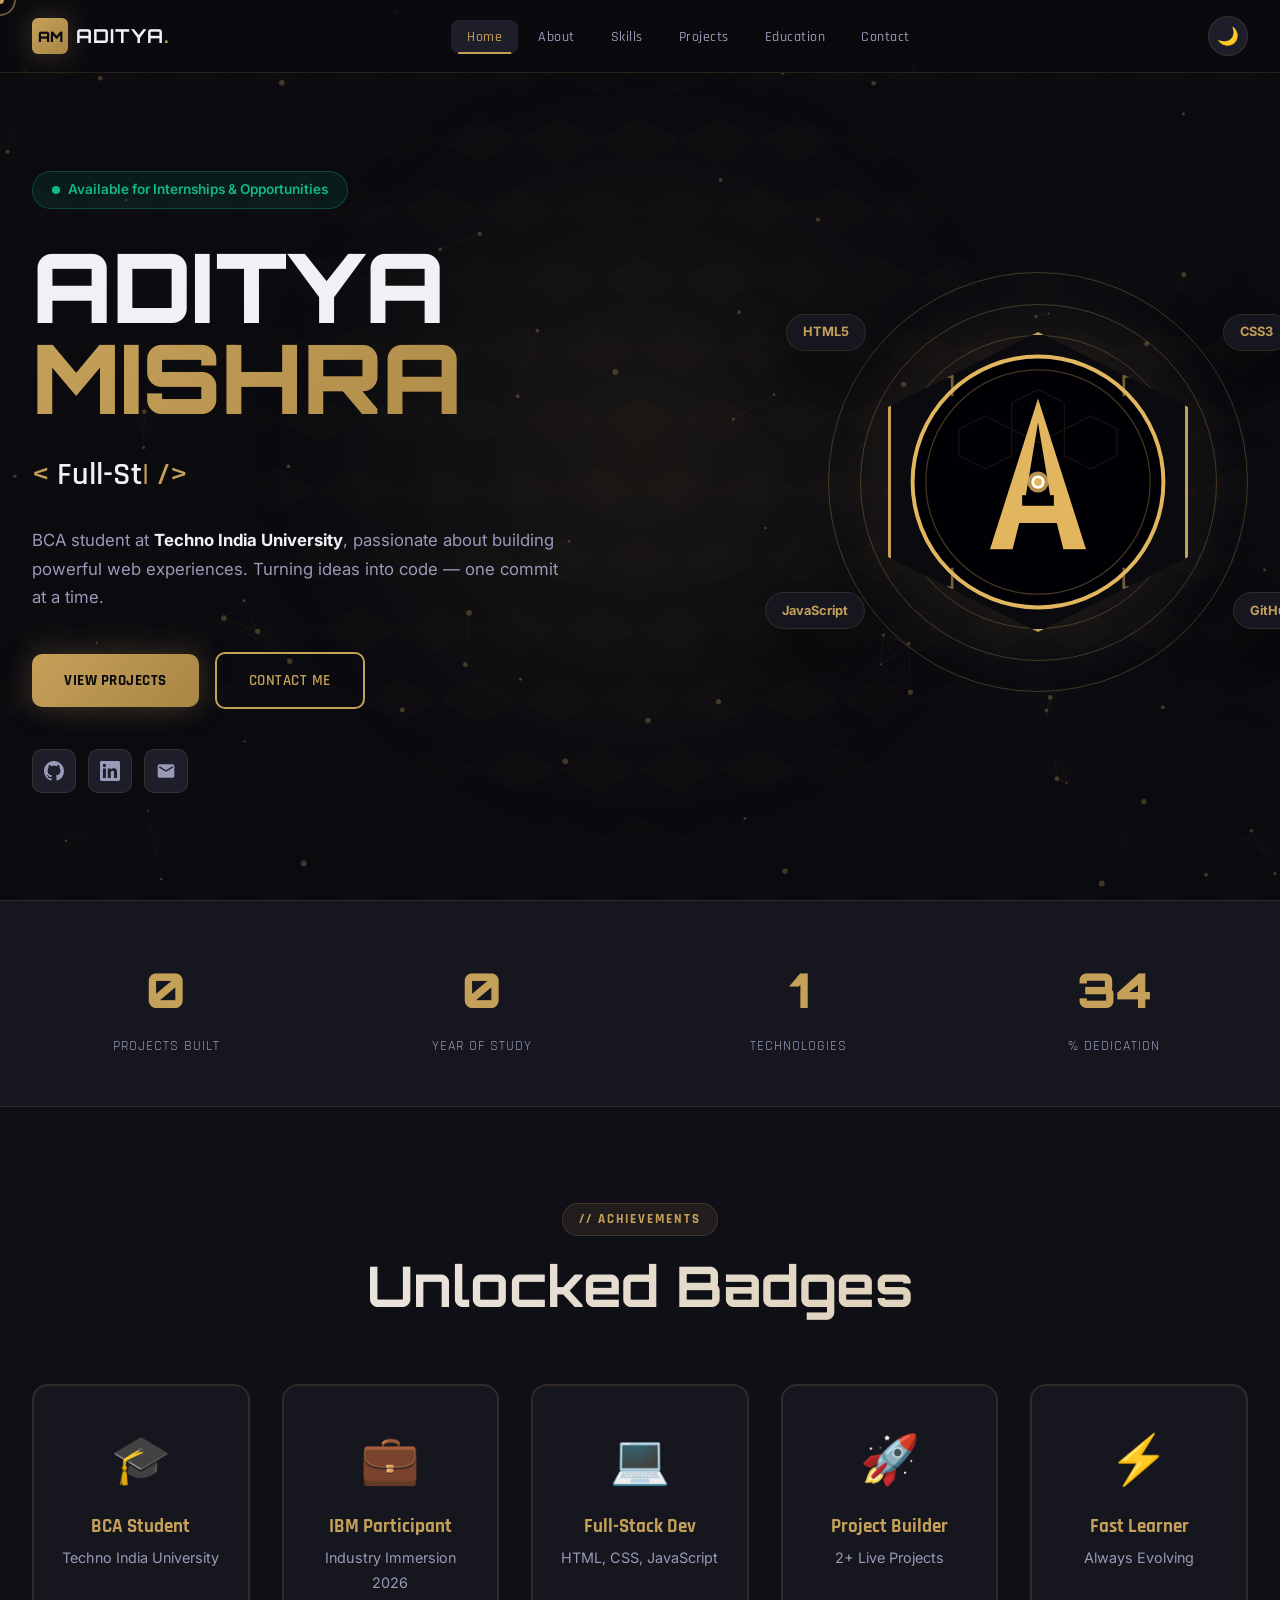
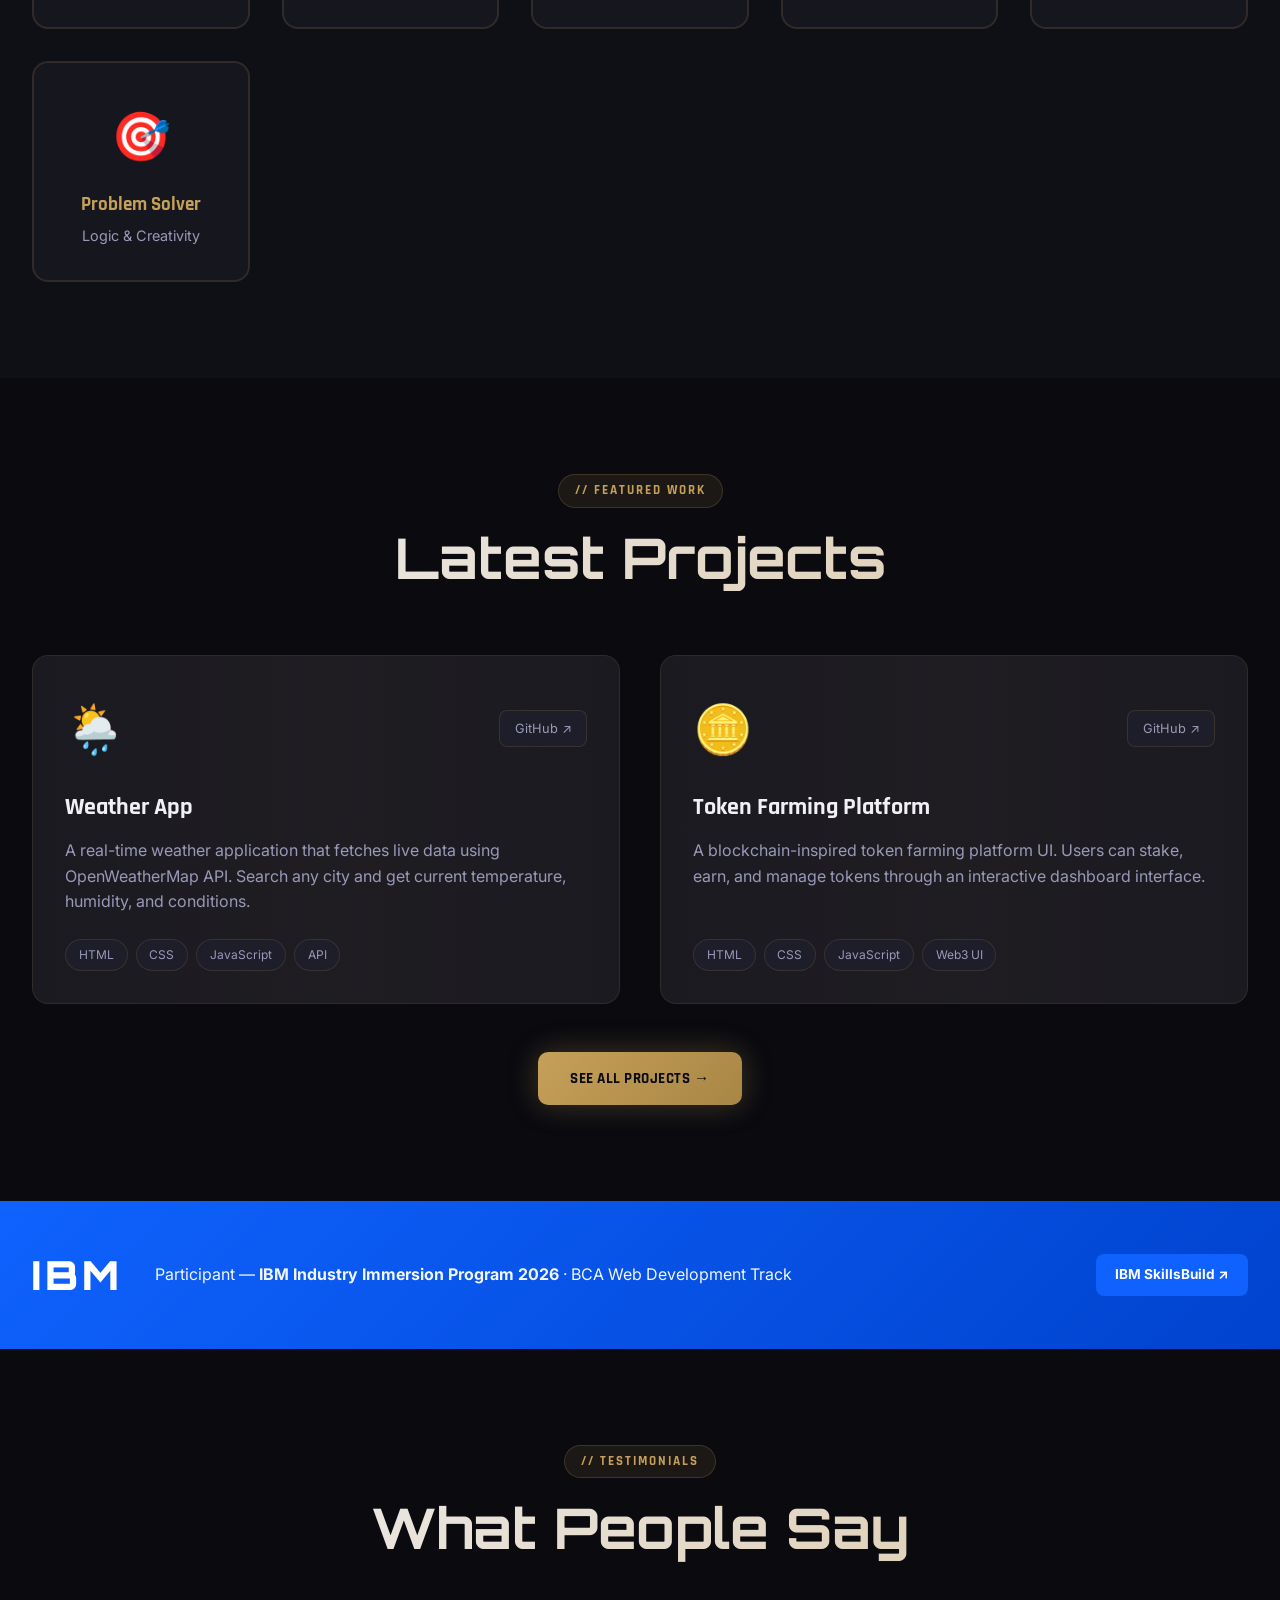
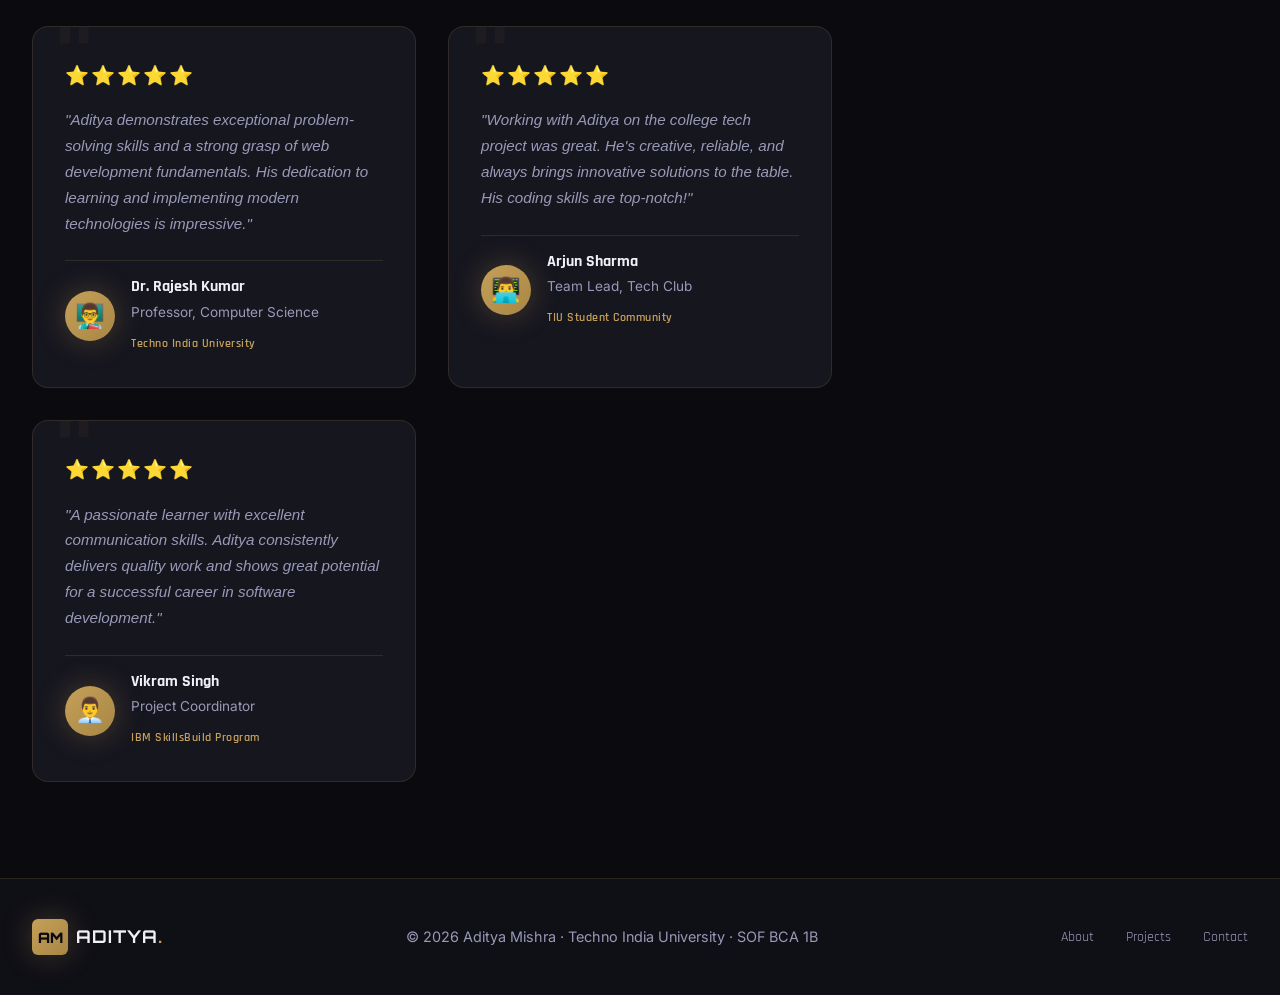
==== commit e3554cce: "Add testimonials/reviews section with 4 professional reviews" ====
--- a/index.html
+++ b/index.html
@@ -232,6 +232,69 @@
     </div>
   </div>
 
+  <!-- TESTIMONIALS / REVIEWS -->
+  <section class="section testimonials-section">
+    <div class="container">
+      <div class="section-head reveal">
+        <span class="section-tag">// TESTIMONIALS</span>
+        <h2>What People <span class="gold-text">Say</span></h2>
+      </div>
+      <div class="testimonials-grid">
+        <div class="testimonial-card reveal">
+          <div class="stars">⭐⭐⭐⭐⭐</div>
+          <p class="testimonial-text">"Aditya demonstrates exceptional problem-solving skills and a strong grasp of web development fundamentals. His dedication to learning and implementing modern technologies is impressive."</p>
+          <div class="testimonial-author">
+            <div class="author-avatar">👨‍🏫</div>
+            <div class="author-info">
+              <h4>Dr. Rajesh Kumar</h4>
+              <p>Professor, Computer Science</p>
+              <span class="author-org">Techno India University</span>
+            </div>
+          </div>
+        </div>
+
+        <div class="testimonial-card reveal">
+          <div class="stars">⭐⭐⭐⭐⭐</div>
+          <p class="testimonial-text">"Working with Aditya on the college tech project was great. He's creative, reliable, and always brings innovative solutions to the table. His coding skills are top-notch!"</p>
+          <div class="testimonial-author">
+            <div class="author-avatar">👨‍💻</div>
+            <div class="author-info">
+              <h4>Arjun Sharma</h4>
+              <p>Team Lead, Tech Club</p>
+              <span class="author-org">TIU Student Community</span>
+            </div>
+          </div>
+        </div>
+
+        <div class="testimonial-card reveal">
+          <div class="stars">⭐⭐⭐⭐⭐</div>
+          <p class="testimonial-text">"Aditya's portfolio showcases not just technical skills but also creativity and attention to detail. His projects reflect a deep understanding of user experience and modern design principles."</p>
+          <div class="testimonial-author">
+            <div class="author-avatar">👩‍💼</div>
+            <div class="author-info">
+              <h4>Priya Mehta</h4>
+              <p>Senior Developer</p>
+              <span class="author-org">Tech Mentor</span>
+            </div>
+          </div>
+        </div>
+
+        <div class="testimonial-card reveal">
+          <div class="stars">⭐⭐⭐⭐⭐</div>
+          <p class="testimonial-text">"A passionate learner with excellent communication skills. Aditya consistently delivers quality work and shows great potential for a successful career in software development."</p>
+          <div class="testimonial-author">
+            <div class="author-avatar">👨‍💼</div>
+            <div class="author-info">
+              <h4>Vikram Singh</h4>
+              <p>Project Coordinator</p>
+              <span class="author-org">IBM SkillsBuild Program</span>
+            </div>
+          </div>
+        </div>
+      </div>
+    </div>
+  </section>
+
   <footer class="footer">
     <div class="container">
       <div class="footer-inner">
--- a/style.css
+++ b/style.css
@@ -706,6 +706,109 @@
 }
 
 .gold-text { color: var(--gold); }
+
+/* ============ TESTIMONIALS SECTION ============ */
+.testimonials-section {
+  background: var(--bg);
+}
+
+.testimonials-grid {
+  display: grid;
+  grid-template-columns: repeat(auto-fit, minmax(300px, 1fr));
+  gap: 2rem;
+}
+
+.testimonial-card {
+  background: var(--surface);
+  border: 1px solid var(--border);
+  border-radius: 16px;
+  padding: 2rem;
+  transition: all 0.3s;
+  position: relative;
+  overflow: hidden;
+}
+
+.testimonial-card::before {
+  content: '"';
+  position: absolute;
+  top: -20px;
+  left: 20px;
+  font-size: 120px;
+  font-family: 'Orbitron', sans-serif;
+  color: var(--gold);
+  opacity: 0.05;
+  line-height: 1;
+  pointer-events: none;
+}
+
+.testimonial-card:hover {
+  transform: translateY(-8px);
+  border-color: var(--gold);
+  box-shadow: var(--glow);
+}
+
+.stars {
+  font-size: 1.2rem;
+  margin-bottom: 1rem;
+  letter-spacing: 2px;
+}
+
+.testimonial-text {
+  color: var(--text-muted);
+  font-size: 0.95rem;
+  line-height: 1.7;
+  margin-bottom: 1.5rem;
+  font-style: italic;
+  position: relative;
+  z-index: 1;
+}
+
+.testimonial-author {
+  display: flex;
+  align-items: center;
+  gap: 1rem;
+  padding-top: 1rem;
+  border-top: 1px solid var(--border);
+}
+
+.author-avatar {
+  width: 50px;
+  height: 50px;
+  border-radius: 50%;
+  background: linear-gradient(135deg, var(--gold), var(--gold-dark));
+  display: flex;
+  align-items: center;
+  justify-content: center;
+  font-size: 1.5rem;
+  flex-shrink: 0;
+  box-shadow: var(--glow);
+  transition: transform 0.3s;
+}
+
+.testimonial-card:hover .author-avatar {
+  transform: scale(1.1) rotate(5deg);
+}
+
+.author-info h4 {
+  font-size: 1rem;
+  margin-bottom: 0.25rem;
+  font-family: 'Rajdhani', sans-serif;
+  color: var(--text);
+}
+
+.author-info p {
+  font-size: 0.85rem;
+  color: var(--text-muted);
+  margin-bottom: 0.25rem;
+}
+
+.author-org {
+  font-size: 0.75rem;
+  color: var(--gold);
+  font-weight: 600;
+  font-family: 'Rajdhani', sans-serif;
+  letter-spacing: 0.5px;
+}
 
 /* ============ ACHIEVEMENT BADGES ============ */
 .achievements-section {
@@ -1700,6 +1803,9 @@
     grid-template-columns: 1fr; gap: 3rem;
   }
   .cert-grid { grid-template-columns: 1fr; }
+  .testimonials-grid {
+    grid-template-columns: 1fr;
+  }
 }
 
 @media (max-width: 640px) {
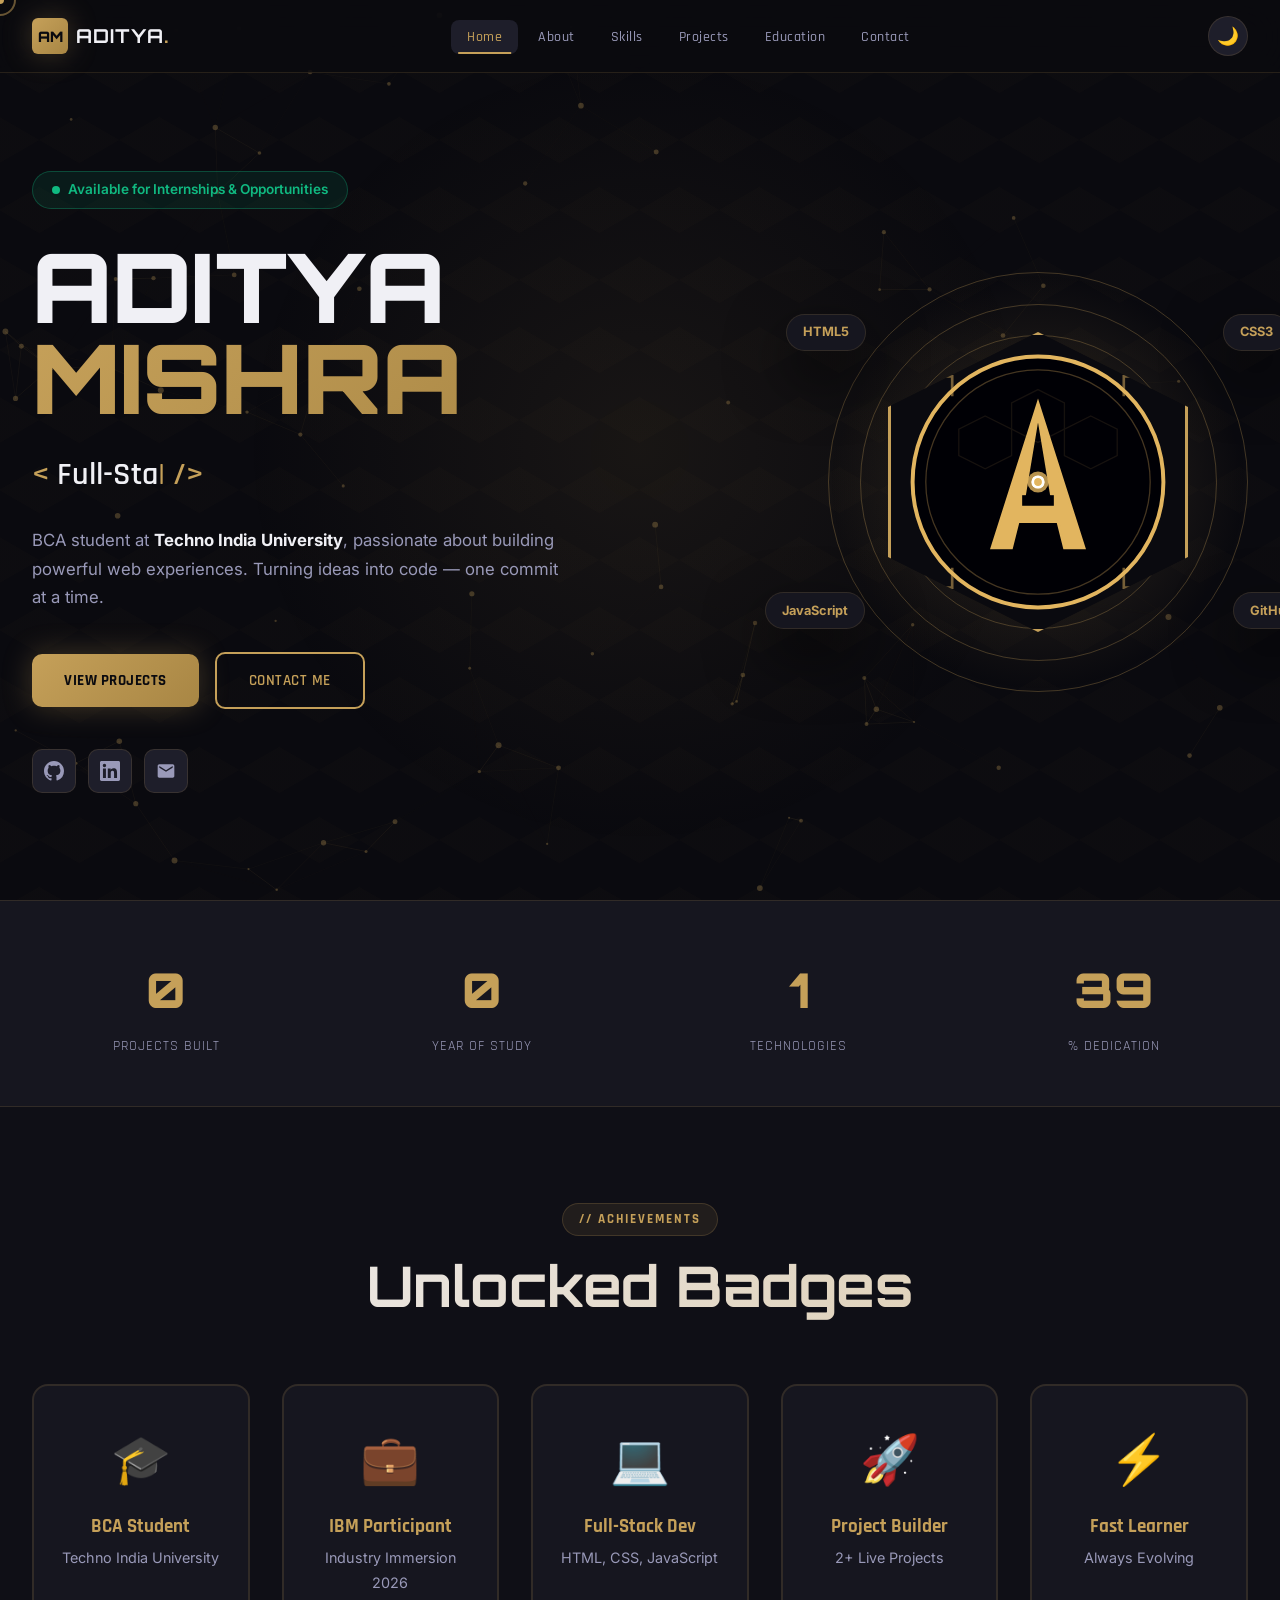
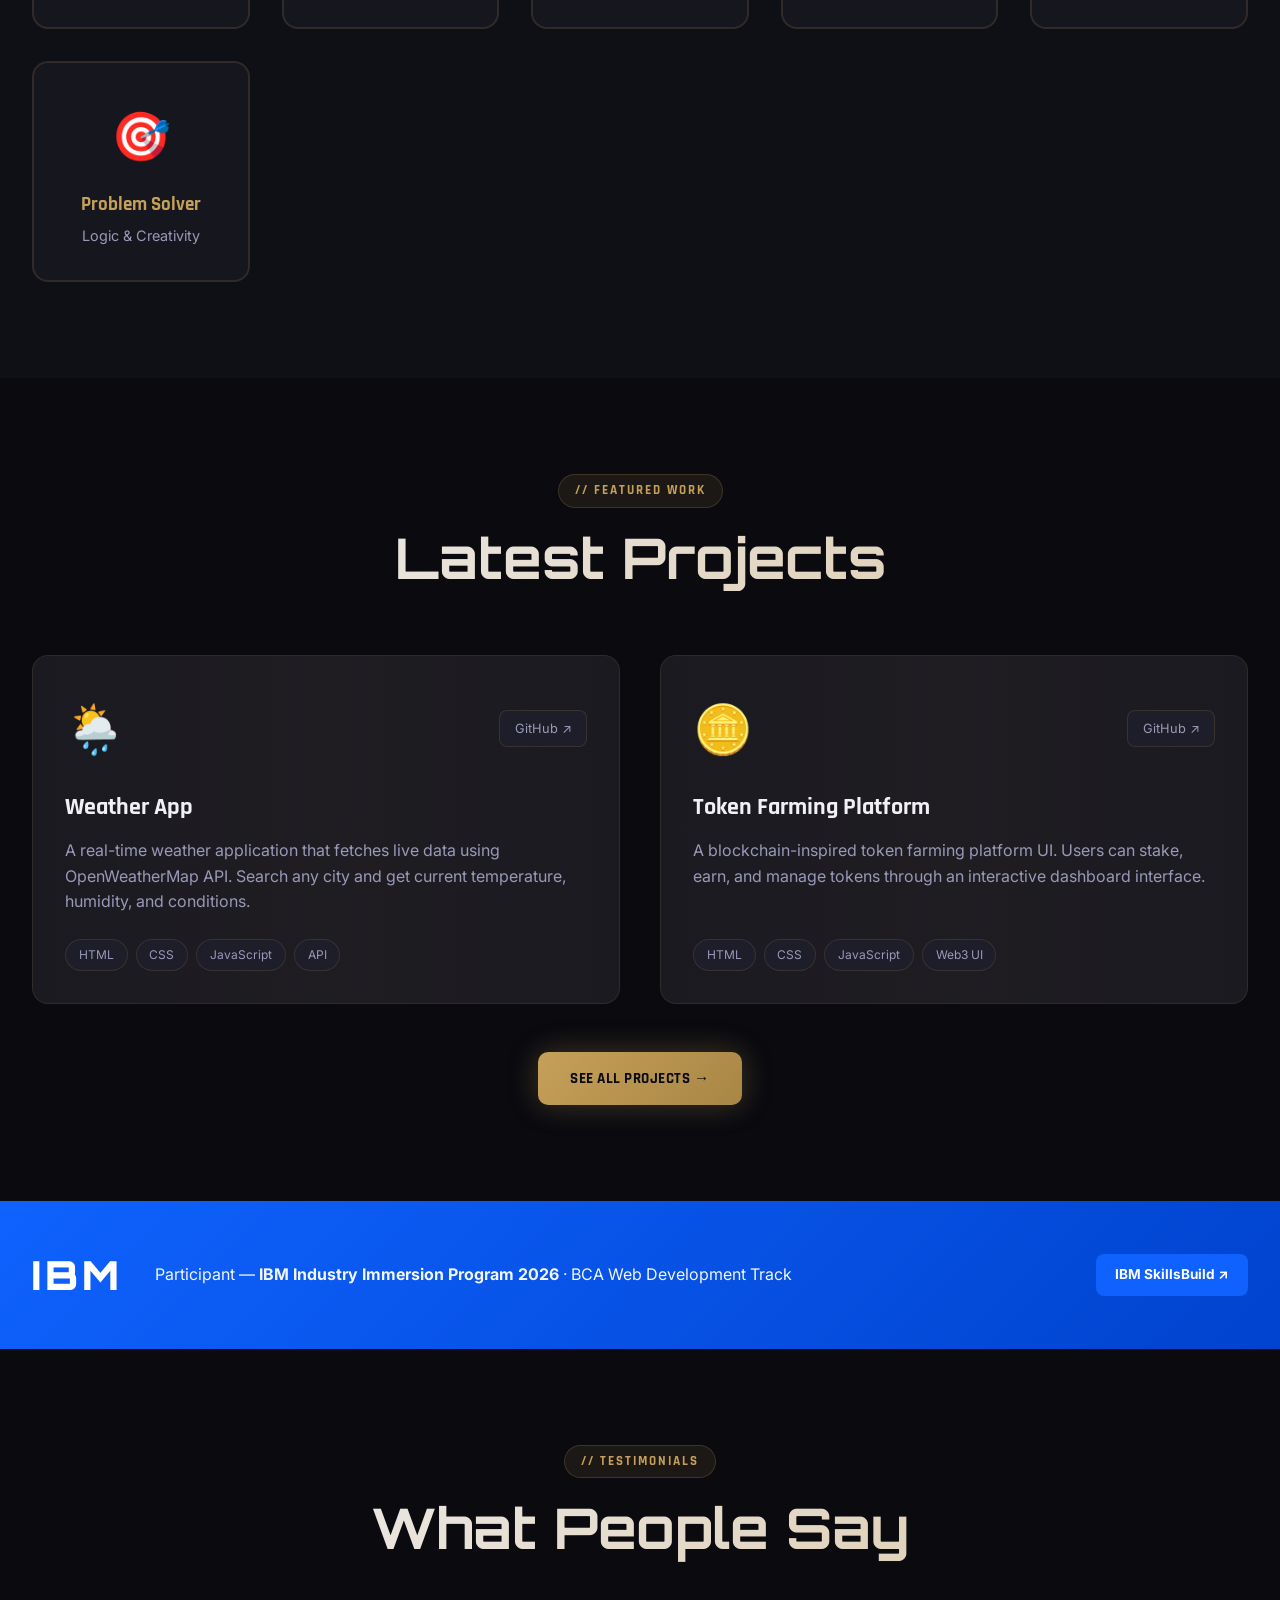
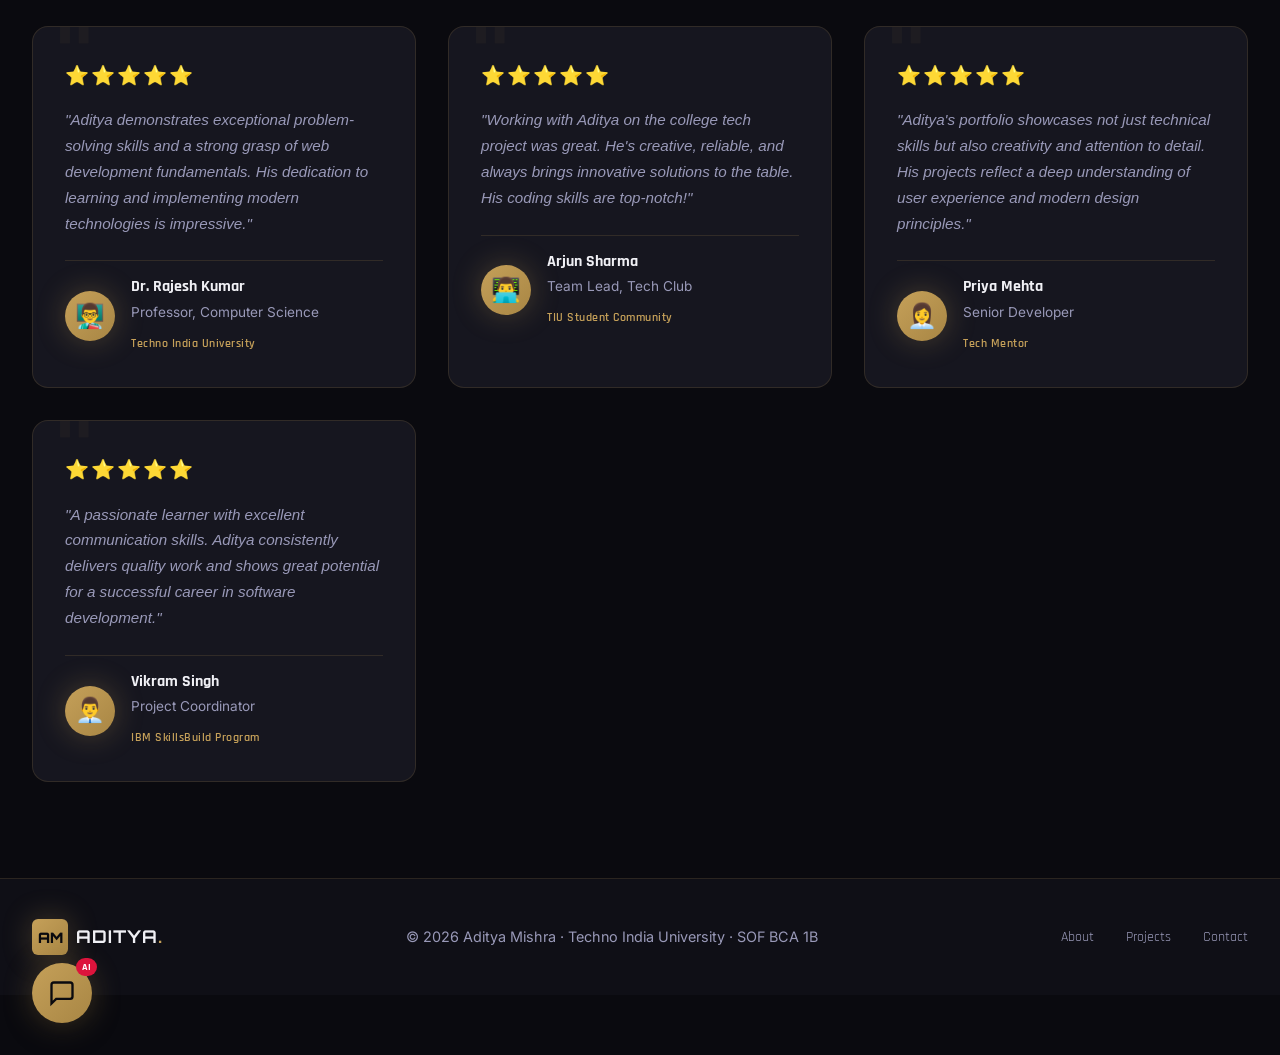
==== commit c61bd385: "Add JARVIS AI chatbot with intelligent responses and Avengers theme" ====
--- a/index.html
+++ b/index.html
@@ -316,6 +316,56 @@
     </svg>
   </button>
 
+  <!-- JARVIS AI CHATBOT -->
+  <div class="chatbot-container" id="chatbotContainer">
+    <div class="chatbot-header">
+      <div class="chatbot-title">
+        <div class="jarvis-icon">🤖</div>
+        <div>
+          <h4>J.A.R.V.I.S.</h4>
+          <p>Just A Rather Very Intelligent System</p>
+        </div>
+      </div>
+      <button class="chatbot-minimize" id="chatbotMinimize">−</button>
+    </div>
+    <div class="chatbot-messages" id="chatbotMessages">
+      <div class="message bot-message">
+        <div class="message-avatar">🤖</div>
+        <div class="message-content">
+          <p>Good day, Sir. I am J.A.R.V.I.S., Aditya's AI assistant. How may I assist you today?</p>
+          <div class="quick-actions">
+            <button class="quick-btn" data-question="Tell me about Aditya">About Aditya</button>
+            <button class="quick-btn" data-question="What are his skills?">Skills</button>
+            <button class="quick-btn" data-question="Show me his projects">Projects</button>
+            <button class="quick-btn" data-question="How can I contact him?">Contact</button>
+          </div>
+        </div>
+      </div>
+    </div>
+    <div class="chatbot-input-area">
+      <input type="text" id="chatbotInput" placeholder="Ask J.A.R.V.I.S. anything..." />
+      <button id="chatbotSend">
+        <svg viewBox="0 0 24 24" fill="none" stroke="currentColor" stroke-width="2">
+          <path d="M22 2L11 13M22 2l-7 20-4-9-9-4 20-7z"/>
+        </svg>
+      </button>
+    </div>
+    <div class="chatbot-typing" id="chatbotTyping" style="display: none;">
+      <div class="typing-indicator">
+        <span></span><span></span><span></span>
+      </div>
+      <p>J.A.R.V.I.S. is thinking...</p>
+    </div>
+  </div>
+
+  <!-- CHATBOT TOGGLE BUTTON -->
+  <button class="chatbot-toggle" id="chatbotToggle">
+    <svg viewBox="0 0 24 24" fill="none" stroke="currentColor" stroke-width="2">
+      <path d="M21 15a2 2 0 0 1-2 2H7l-4 4V5a2 2 0 0 1 2-2h14a2 2 0 0 1 2 2z"/>
+    </svg>
+    <span class="chatbot-badge">AI</span>
+  </button>
+
   <script src="script.js"></script>
 </body>
 </html>
--- a/style.css
+++ b/style.css
@@ -218,6 +218,336 @@
 .scroll-top svg {
   width: 24px;
   height: 24px;
+}
+
+/* ============ JARVIS AI CHATBOT ============ */
+.chatbot-toggle {
+  position: fixed;
+  bottom: 2rem;
+  left: 2rem;
+  width: 60px;
+  height: 60px;
+  background: linear-gradient(135deg, var(--gold), var(--gold-dark));
+  border: none;
+  border-radius: 50%;
+  color: var(--bg);
+  cursor: pointer;
+  display: flex;
+  align-items: center;
+  justify-content: center;
+  box-shadow: var(--glow), 0 8px 30px rgba(0,0,0,0.3);
+  z-index: 1000;
+  transition: all 0.3s;
+  position: relative;
+}
+
+.chatbot-toggle:hover {
+  transform: scale(1.1);
+  box-shadow: 0 0 40px rgba(197,160,89,0.8);
+}
+
+.chatbot-toggle svg {
+  width: 28px;
+  height: 28px;
+}
+
+.chatbot-badge {
+  position: absolute;
+  top: -5px;
+  right: -5px;
+  background: var(--red);
+  color: white;
+  font-size: 0.65rem;
+  font-weight: 700;
+  padding: 2px 6px;
+  border-radius: 10px;
+  font-family: 'Rajdhani', sans-serif;
+}
+
+.chatbot-container {
+  position: fixed;
+  bottom: 100px;
+  left: 2rem;
+  width: 380px;
+  max-height: 600px;
+  background: var(--surface);
+  border: 2px solid var(--gold);
+  border-radius: 16px;
+  box-shadow: var(--glow), 0 20px 60px rgba(0,0,0,0.5);
+  z-index: 1001;
+  display: none;
+  flex-direction: column;
+  overflow: hidden;
+  animation: chatbotSlideIn 0.3s ease;
+}
+
+@keyframes chatbotSlideIn {
+  from { opacity: 0; transform: translateY(20px); }
+  to { opacity: 1; transform: translateY(0); }
+}
+
+.chatbot-container.active {
+  display: flex;
+}
+
+.chatbot-container.minimized {
+  max-height: 60px;
+}
+
+.chatbot-header {
+  background: linear-gradient(135deg, var(--gold), var(--gold-dark));
+  padding: 1rem;
+  display: flex;
+  align-items: center;
+  justify-content: space-between;
+  border-bottom: 2px solid var(--gold-dark);
+}
+
+.chatbot-title {
+  display: flex;
+  align-items: center;
+  gap: 0.75rem;
+}
+
+.jarvis-icon {
+  font-size: 2rem;
+  animation: jarvisPulse 2s ease-in-out infinite;
+}
+
+@keyframes jarvisPulse {
+  0%, 100% { transform: scale(1); }
+  50% { transform: scale(1.1); }
+}
+
+.chatbot-title h4 {
+  font-family: 'Orbitron', sans-serif;
+  font-size: 1.1rem;
+  color: var(--bg);
+  margin: 0;
+  letter-spacing: 1px;
+}
+
+.chatbot-title p {
+  font-size: 0.7rem;
+  color: rgba(10,10,15,0.8);
+  margin: 0;
+  font-family: 'Rajdhani', sans-serif;
+}
+
+.chatbot-minimize {
+  background: rgba(10,10,15,0.2);
+  border: none;
+  width: 32px;
+  height: 32px;
+  border-radius: 50%;
+  color: var(--bg);
+  font-size: 1.5rem;
+  cursor: pointer;
+  display: flex;
+  align-items: center;
+  justify-content: center;
+  transition: all 0.3s;
+}
+
+.chatbot-minimize:hover {
+  background: rgba(10,10,15,0.4);
+  transform: scale(1.1);
+}
+
+.chatbot-messages {
+  flex: 1;
+  overflow-y: auto;
+  padding: 1rem;
+  display: flex;
+  flex-direction: column;
+  gap: 1rem;
+  max-height: 400px;
+  background: var(--bg2);
+}
+
+.chatbot-messages::-webkit-scrollbar {
+  width: 6px;
+}
+
+.chatbot-messages::-webkit-scrollbar-thumb {
+  background: var(--gold);
+  border-radius: 3px;
+}
+
+.message {
+  display: flex;
+  gap: 0.75rem;
+  animation: messageSlideIn 0.3s ease;
+}
+
+@keyframes messageSlideIn {
+  from { opacity: 0; transform: translateX(-10px); }
+  to { opacity: 1; transform: translateX(0); }
+}
+
+.user-message {
+  flex-direction: row-reverse;
+}
+
+.message-avatar {
+  width: 36px;
+  height: 36px;
+  border-radius: 50%;
+  background: linear-gradient(135deg, var(--gold), var(--gold-dark));
+  display: flex;
+  align-items: center;
+  justify-content: center;
+  font-size: 1.2rem;
+  flex-shrink: 0;
+}
+
+.user-message .message-avatar {
+  background: linear-gradient(135deg, var(--blue), #1873cc);
+}
+
+.message-content {
+  flex: 1;
+  background: var(--surface);
+  padding: 0.75rem 1rem;
+  border-radius: 12px;
+  border: 1px solid var(--border);
+}
+
+.user-message .message-content {
+  background: var(--surface2);
+  border-color: var(--blue);
+}
+
+.message-content p {
+  margin: 0;
+  font-size: 0.9rem;
+  line-height: 1.5;
+  color: var(--text);
+}
+
+.quick-actions {
+  display: flex;
+  flex-wrap: wrap;
+  gap: 0.5rem;
+  margin-top: 0.75rem;
+}
+
+.quick-btn {
+  padding: 0.4rem 0.8rem;
+  background: var(--bg2);
+  border: 1px solid var(--gold);
+  border-radius: 20px;
+  color: var(--gold);
+  font-size: 0.75rem;
+  font-family: 'Rajdhani', sans-serif;
+  font-weight: 600;
+  cursor: pointer;
+  transition: all 0.3s;
+}
+
+.quick-btn:hover {
+  background: var(--gold);
+  color: var(--bg);
+  transform: translateY(-2px);
+}
+
+.chatbot-input-area {
+  display: flex;
+  gap: 0.5rem;
+  padding: 1rem;
+  background: var(--surface);
+  border-top: 1px solid var(--border);
+}
+
+.chatbot-container.minimized .chatbot-messages,
+.chatbot-container.minimized .chatbot-input-area,
+.chatbot-container.minimized .chatbot-typing {
+  display: none;
+}
+
+#chatbotInput {
+  flex: 1;
+  padding: 0.75rem 1rem;
+  background: var(--bg2);
+  border: 1px solid var(--border);
+  border-radius: 25px;
+  color: var(--text);
+  font-family: 'Inter', sans-serif;
+  font-size: 0.9rem;
+  outline: none;
+  transition: all 0.3s;
+}
+
+#chatbotInput:focus {
+  border-color: var(--gold);
+  box-shadow: 0 0 0 3px rgba(197,160,89,0.1);
+}
+
+#chatbotSend {
+  width: 44px;
+  height: 44px;
+  background: linear-gradient(135deg, var(--gold), var(--gold-dark));
+  border: none;
+  border-radius: 50%;
+  color: var(--bg);
+  cursor: pointer;
+  display: flex;
+  align-items: center;
+  justify-content: center;
+  transition: all 0.3s;
+  flex-shrink: 0;
+}
+
+#chatbotSend:hover {
+  transform: scale(1.1);
+  box-shadow: var(--glow);
+}
+
+#chatbotSend svg {
+  width: 20px;
+  height: 20px;
+}
+
+.chatbot-typing {
+  padding: 1rem;
+  background: var(--surface);
+  border-top: 1px solid var(--border);
+  display: flex;
+  align-items: center;
+  gap: 0.75rem;
+}
+
+.typing-indicator {
+  display: flex;
+  gap: 4px;
+}
+
+.typing-indicator span {
+  width: 8px;
+  height: 8px;
+  background: var(--gold);
+  border-radius: 50%;
+  animation: typingBounce 1.4s infinite;
+}
+
+.typing-indicator span:nth-child(2) {
+  animation-delay: 0.2s;
+}
+
+.typing-indicator span:nth-child(3) {
+  animation-delay: 0.4s;
+}
+
+@keyframes typingBounce {
+  0%, 60%, 100% { transform: translateY(0); }
+  30% { transform: translateY(-10px); }
+}
+
+.chatbot-typing p {
+  margin: 0;
+  font-size: 0.85rem;
+  color: var(--text-muted);
+  font-family: 'Rajdhani', sans-serif;
 }
 
 /* ============ PARTICLE CANVAS ============ */
@@ -1183,6 +1513,18 @@
     width: 45px;
     height: 45px;
   }
+  .chatbot-toggle {
+    bottom: 1rem;
+    left: 1rem;
+    width: 50px;
+    height: 50px;
+  }
+  .chatbot-container {
+    left: 1rem;
+    right: 1rem;
+    width: auto;
+    bottom: 80px;
+  }
 }
 
 /* ============ ABOUT PAGE ============ */
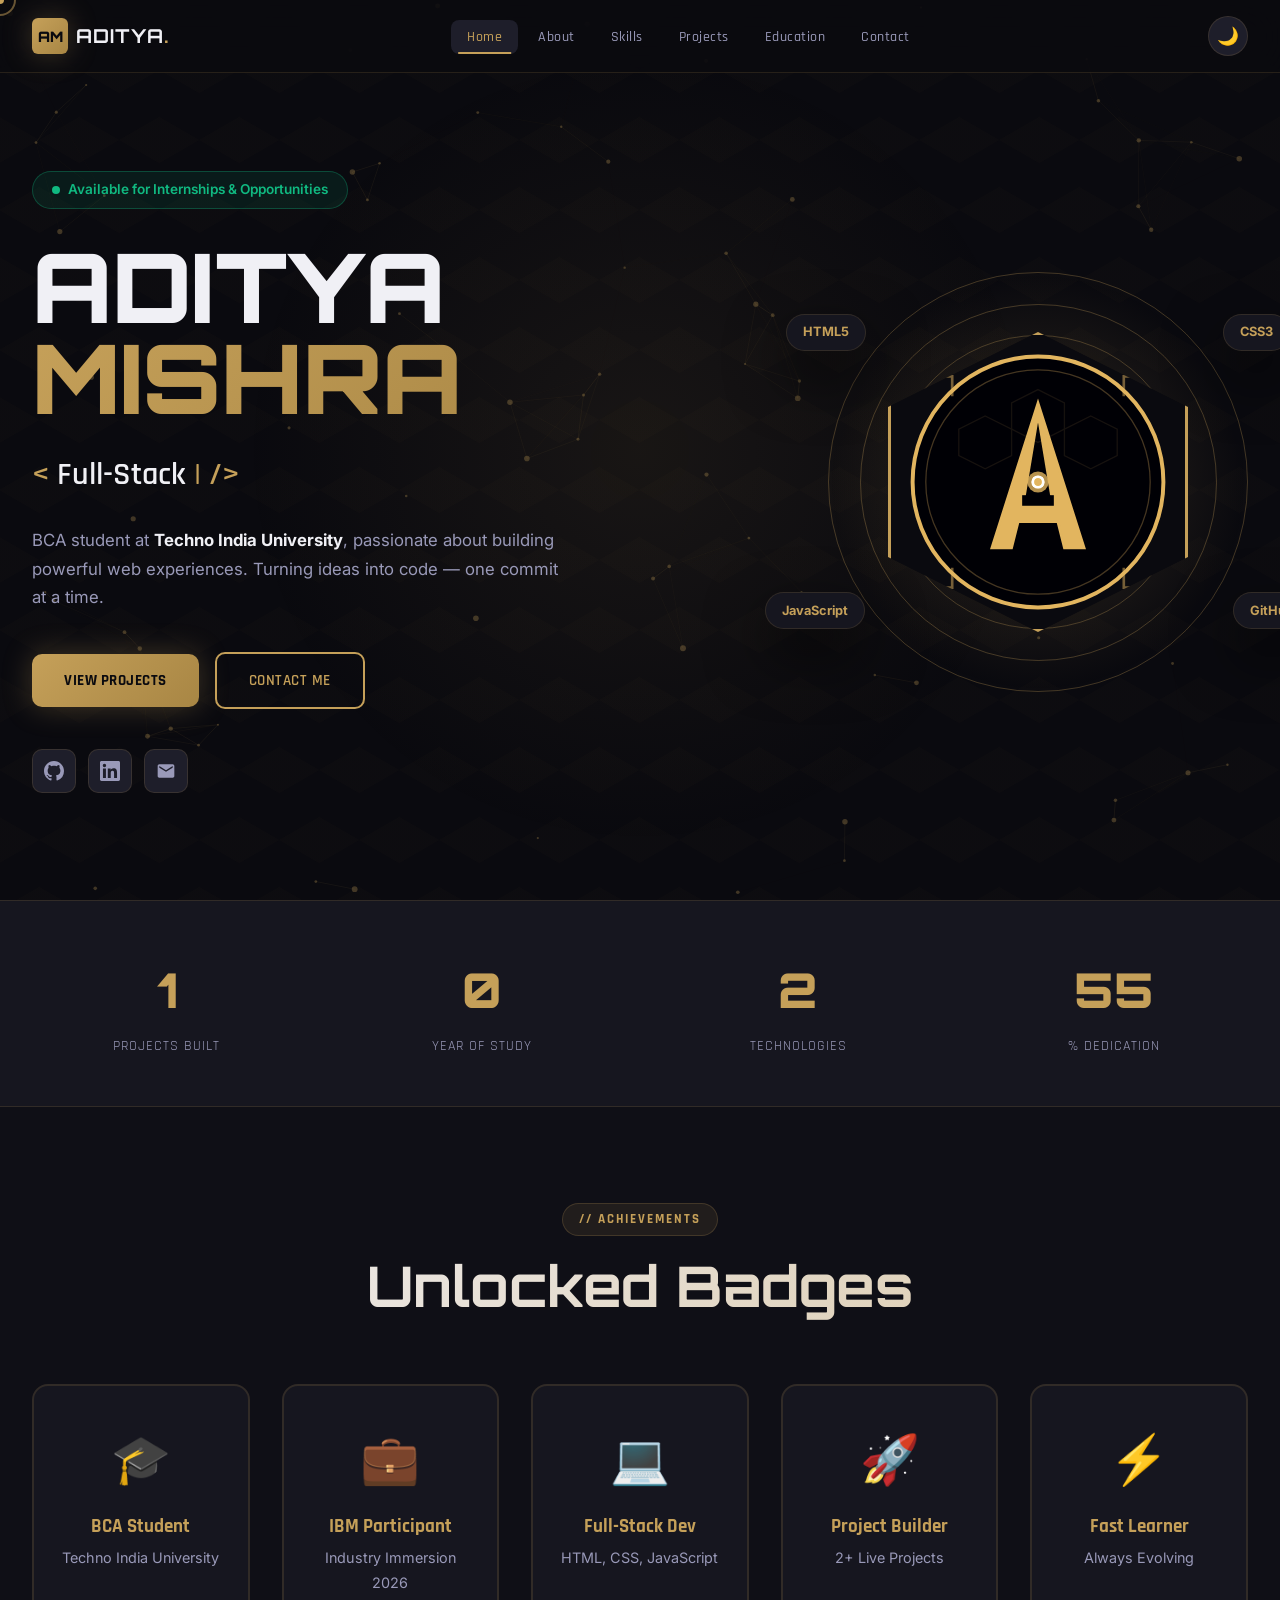
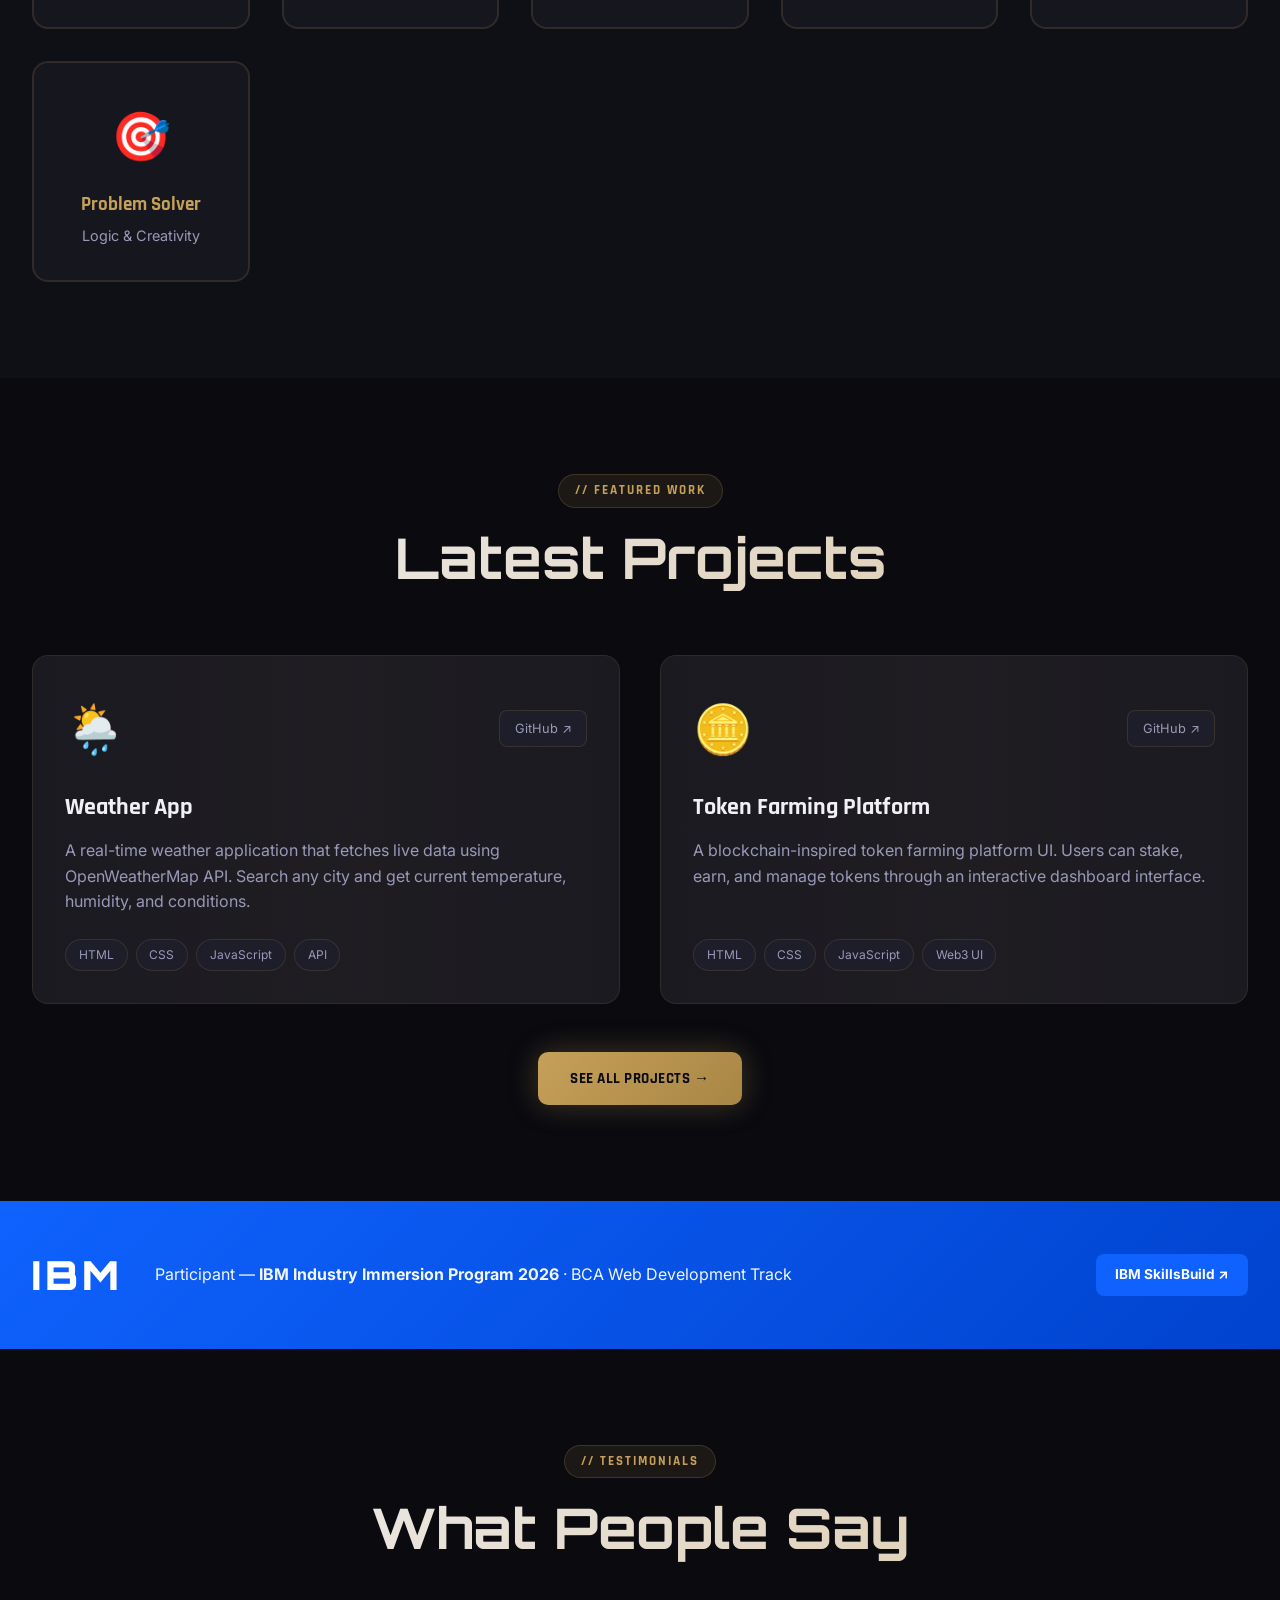
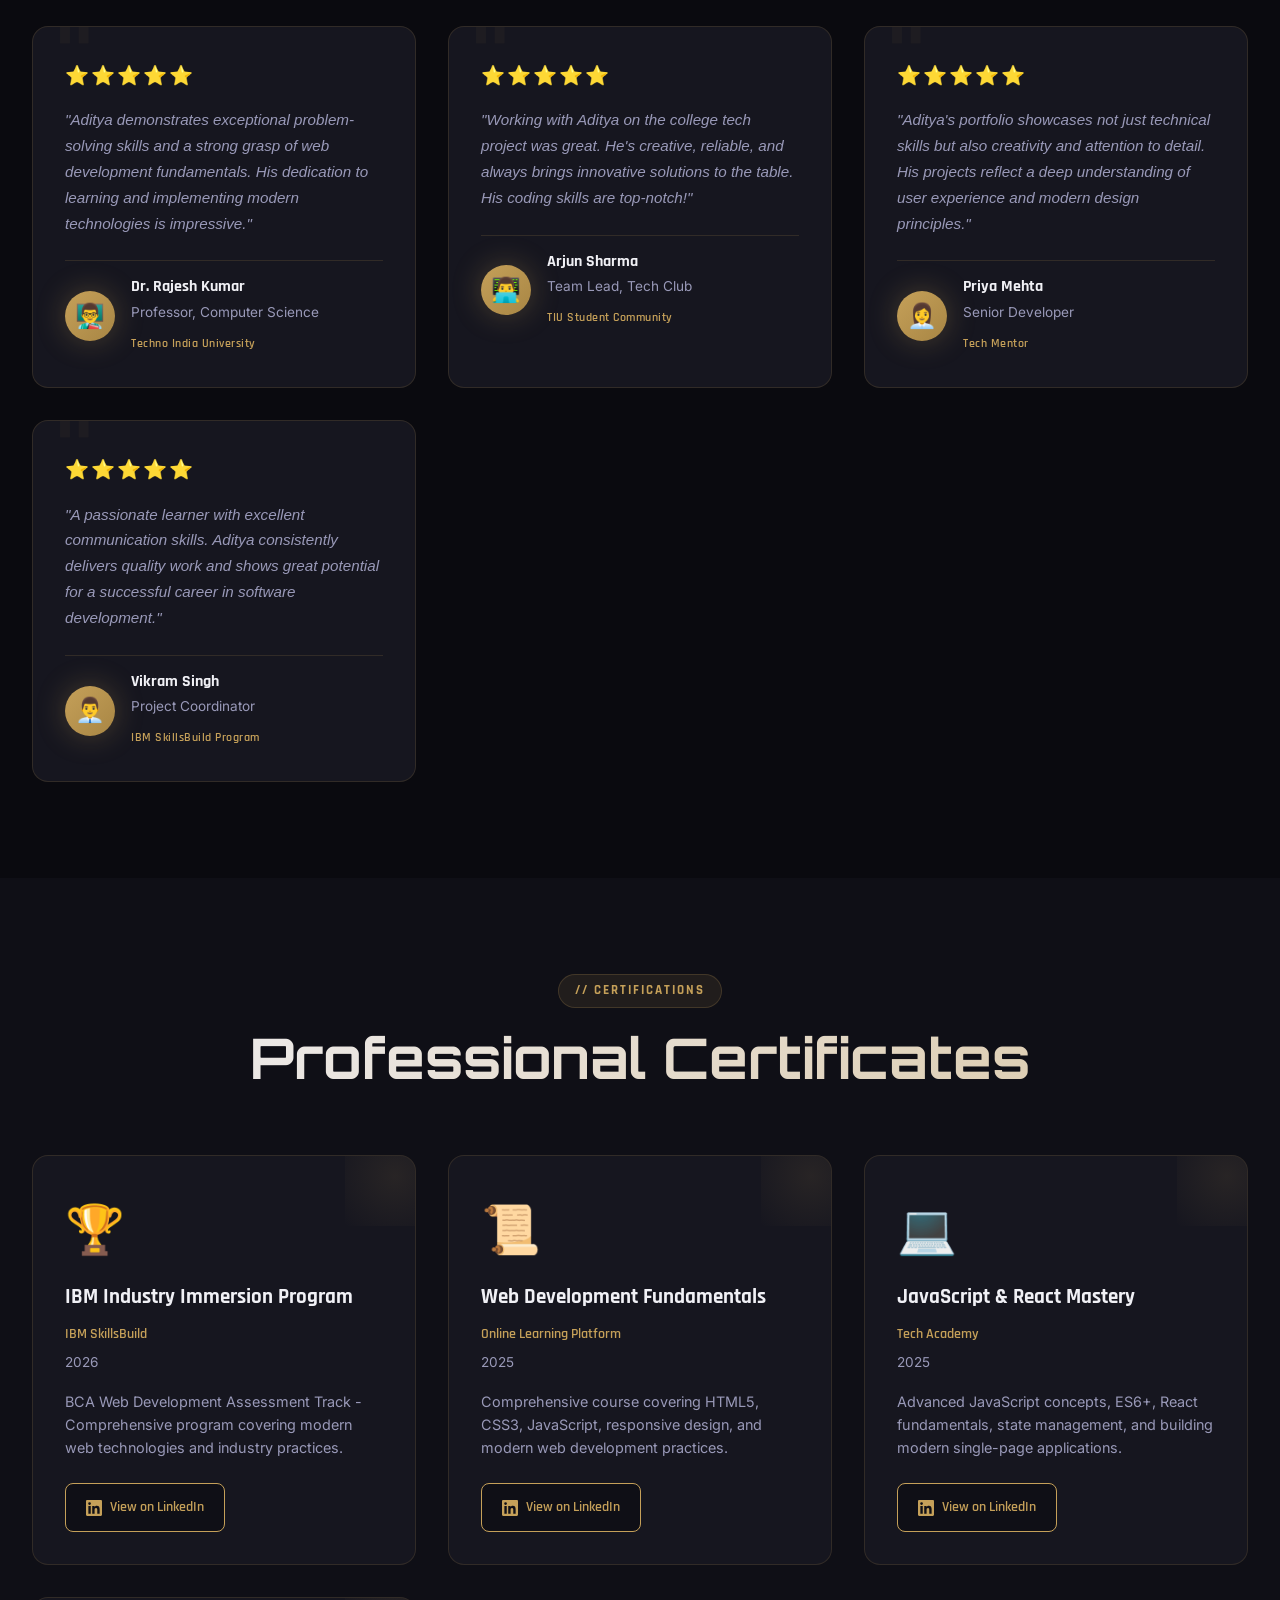
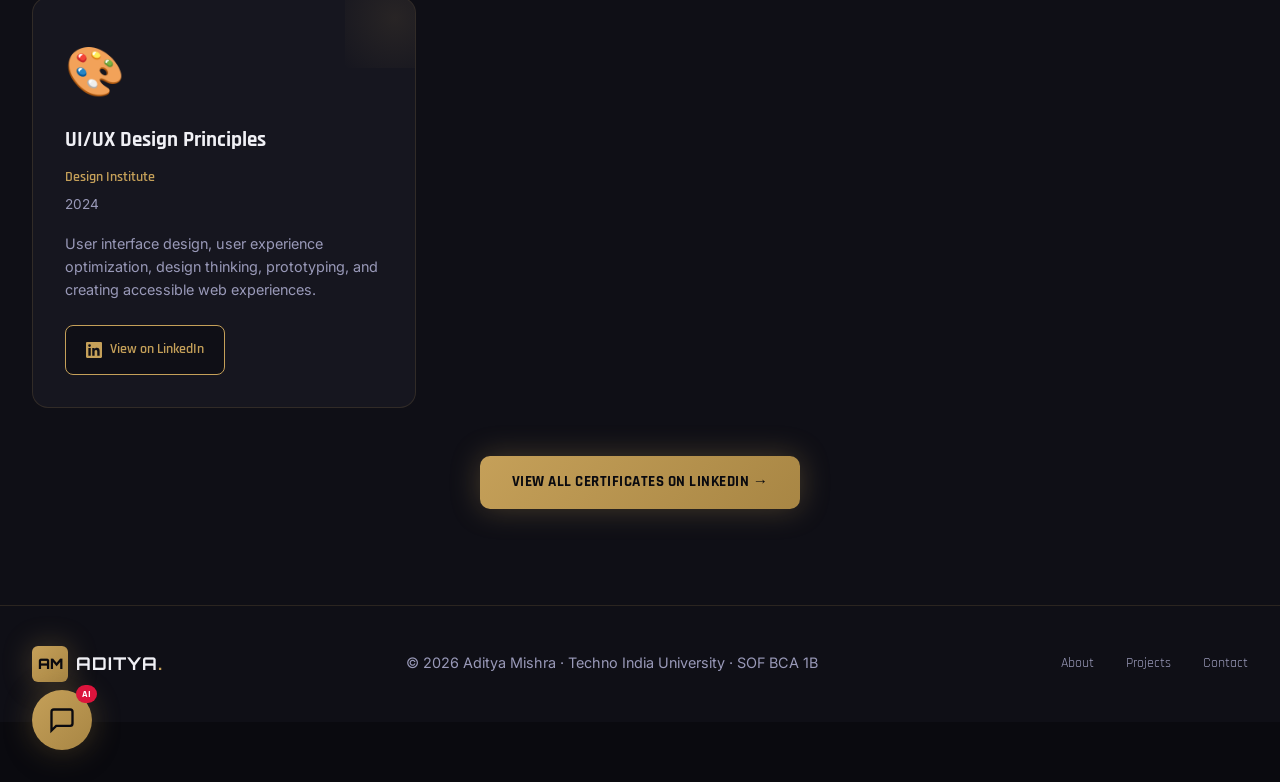
==== commit d4fd113e: "Add certificates section with LinkedIn links and improve chatbot with close button" ====
--- a/index.html
+++ b/index.html
@@ -295,6 +295,70 @@
     </div>
   </section>
 
+  <!-- CERTIFICATES SECTION -->
+  <section class="section section-alt certificates-section">
+    <div class="container">
+      <div class="section-head reveal">
+        <span class="section-tag">// CERTIFICATIONS</span>
+        <h2>Professional <span class="gold-text">Certificates</span></h2>
+      </div>
+      <div class="certificates-grid">
+        <div class="certificate-card reveal">
+          <div class="cert-badge">🏆</div>
+          <h3>IBM Industry Immersion Program</h3>
+          <p class="cert-issuer">IBM SkillsBuild</p>
+          <p class="cert-date">2026</p>
+          <p class="cert-desc">BCA Web Development Assessment Track - Comprehensive program covering modern web technologies and industry practices.</p>
+          <a href="https://www.linkedin.com/in/aditya-mishra-62041a37a" target="_blank" class="cert-link">
+            <svg viewBox="0 0 24 24" fill="currentColor"><path d="M20.447 20.452h-3.554v-5.569c0-1.328-.027-3.037-1.852-3.037-1.853 0-2.136 1.445-2.136 2.939v5.667H9.351V9h3.414v1.561h.046c.477-.9 1.637-1.85 3.37-1.85 3.601 0 4.267 2.37 4.267 5.455v6.286zM5.337 7.433a2.062 2.062 0 0 1-2.063-2.065 2.064 2.064 0 1 1 2.063 2.065zm1.782 13.019H3.555V9h3.564v11.452zM22.225 0H1.771C.792 0 0 .774 0 1.729v20.542C0 23.227.792 24 1.771 24h20.451C23.2 24 23.997 23.227 23.997 22.271V1.729C23.997.774 23.2 0 22.222 0h.003z"/></svg>
+            View on LinkedIn
+          </a>
+        </div>
+
+        <div class="certificate-card reveal">
+          <div class="cert-badge">📜</div>
+          <h3>Web Development Fundamentals</h3>
+          <p class="cert-issuer">Online Learning Platform</p>
+          <p class="cert-date">2025</p>
+          <p class="cert-desc">Comprehensive course covering HTML5, CSS3, JavaScript, responsive design, and modern web development practices.</p>
+          <a href="https://www.linkedin.com/in/aditya-mishra-62041a37a" target="_blank" class="cert-link">
+            <svg viewBox="0 0 24 24" fill="currentColor"><path d="M20.447 20.452h-3.554v-5.569c0-1.328-.027-3.037-1.852-3.037-1.853 0-2.136 1.445-2.136 2.939v5.667H9.351V9h3.414v1.561h.046c.477-.9 1.637-1.85 3.37-1.85 3.601 0 4.267 2.37 4.267 5.455v6.286zM5.337 7.433a2.062 2.062 0 0 1-2.063-2.065 2.064 2.064 0 1 1 2.063 2.065zm1.782 13.019H3.555V9h3.564v11.452zM22.225 0H1.771C.792 0 0 .774 0 1.729v20.542C0 23.227.792 24 1.771 24h20.451C23.2 24 23.997 23.227 23.997 22.271V1.729C23.997.774 23.2 0 22.222 0h.003z"/></svg>
+            View on LinkedIn
+          </a>
+        </div>
+
+        <div class="certificate-card reveal">
+          <div class="cert-badge">💻</div>
+          <h3>JavaScript & React Mastery</h3>
+          <p class="cert-issuer">Tech Academy</p>
+          <p class="cert-date">2025</p>
+          <p class="cert-desc">Advanced JavaScript concepts, ES6+, React fundamentals, state management, and building modern single-page applications.</p>
+          <a href="https://www.linkedin.com/in/aditya-mishra-62041a37a" target="_blank" class="cert-link">
+            <svg viewBox="0 0 24 24" fill="currentColor"><path d="M20.447 20.452h-3.554v-5.569c0-1.328-.027-3.037-1.852-3.037-1.853 0-2.136 1.445-2.136 2.939v5.667H9.351V9h3.414v1.561h.046c.477-.9 1.637-1.85 3.37-1.85 3.601 0 4.267 2.37 4.267 5.455v6.286zM5.337 7.433a2.062 2.062 0 0 1-2.063-2.065 2.064 2.064 0 1 1 2.063 2.065zm1.782 13.019H3.555V9h3.564v11.452zM22.225 0H1.771C.792 0 0 .774 0 1.729v20.542C0 23.227.792 24 1.771 24h20.451C23.2 24 23.997 23.227 23.997 22.271V1.729C23.997.774 23.2 0 22.222 0h.003z"/></svg>
+            View on LinkedIn
+          </a>
+        </div>
+
+        <div class="certificate-card reveal">
+          <div class="cert-badge">🎨</div>
+          <h3>UI/UX Design Principles</h3>
+          <p class="cert-issuer">Design Institute</p>
+          <p class="cert-date">2024</p>
+          <p class="cert-desc">User interface design, user experience optimization, design thinking, prototyping, and creating accessible web experiences.</p>
+          <a href="https://www.linkedin.com/in/aditya-mishra-62041a37a" target="_blank" class="cert-link">
+            <svg viewBox="0 0 24 24" fill="currentColor"><path d="M20.447 20.452h-3.554v-5.569c0-1.328-.027-3.037-1.852-3.037-1.853 0-2.136 1.445-2.136 2.939v5.667H9.351V9h3.414v1.561h.046c.477-.9 1.637-1.85 3.37-1.85 3.601 0 4.267 2.37 4.267 5.455v6.286zM5.337 7.433a2.062 2.062 0 0 1-2.063-2.065 2.064 2.064 0 1 1 2.063 2.065zm1.782 13.019H3.555V9h3.564v11.452zM22.225 0H1.771C.792 0 0 .774 0 1.729v20.542C0 23.227.792 24 1.771 24h20.451C23.2 24 23.997 23.227 23.997 22.271V1.729C23.997.774 23.2 0 22.222 0h.003z"/></svg>
+            View on LinkedIn
+          </a>
+        </div>
+      </div>
+      <div class="section-cta reveal">
+        <a href="https://www.linkedin.com/in/aditya-mishra-62041a37a" target="_blank" class="btn-avenger">
+          View All Certificates on LinkedIn →
+        </a>
+      </div>
+    </div>
+  </section>
+
   <footer class="footer">
     <div class="container">
       <div class="footer-inner">
@@ -326,7 +390,10 @@
           <p>Just A Rather Very Intelligent System</p>
         </div>
       </div>
-      <button class="chatbot-minimize" id="chatbotMinimize">−</button>
+      <div class="chatbot-controls">
+        <button class="chatbot-minimize" id="chatbotMinimize" title="Minimize">−</button>
+        <button class="chatbot-close" id="chatbotClose" title="Close">×</button>
+      </div>
     </div>
     <div class="chatbot-messages" id="chatbotMessages">
       <div class="message bot-message">
--- a/style.css
+++ b/style.css
@@ -334,7 +334,13 @@
   font-family: 'Rajdhani', sans-serif;
 }
 
-.chatbot-minimize {
+.chatbot-controls {
+  display: flex;
+  gap: 0.5rem;
+}
+
+.chatbot-minimize,
+.chatbot-close {
   background: rgba(10,10,15,0.2);
   border: none;
   width: 32px;
@@ -347,11 +353,21 @@
   align-items: center;
   justify-content: center;
   transition: all 0.3s;
-}
-
-.chatbot-minimize:hover {
+  line-height: 1;
+}
+
+.chatbot-minimize:hover,
+.chatbot-close:hover {
   background: rgba(10,10,15,0.4);
   transform: scale(1.1);
+}
+
+.chatbot-close {
+  font-size: 2rem;
+}
+
+.chatbot-close:hover {
+  background: rgba(220,20,60,0.8);
 }
 
 .chatbot-messages {
@@ -1138,6 +1154,119 @@
   font-weight: 600;
   font-family: 'Rajdhani', sans-serif;
   letter-spacing: 0.5px;
+}
+
+/* ============ CERTIFICATES SECTION ============ */
+.certificates-section {
+  background: var(--bg2);
+}
+
+.certificates-grid {
+  display: grid;
+  grid-template-columns: repeat(auto-fit, minmax(300px, 1fr));
+  gap: 2rem;
+  margin-bottom: 3rem;
+}
+
+.certificate-card {
+  background: var(--surface);
+  border: 1px solid var(--border);
+  border-radius: 16px;
+  padding: 2rem;
+  transition: all 0.3s;
+  position: relative;
+  overflow: hidden;
+  display: flex;
+  flex-direction: column;
+}
+
+.certificate-card::before {
+  content: '';
+  position: absolute;
+  top: 0;
+  right: 0;
+  width: 100px;
+  height: 100px;
+  background: radial-gradient(circle, rgba(197,160,89,0.1), transparent);
+  transform: translate(30%, -30%);
+  transition: transform 0.3s;
+}
+
+.certificate-card:hover::before {
+  transform: translate(30%, -30%) scale(1.5);
+}
+
+.certificate-card:hover {
+  transform: translateY(-8px);
+  border-color: var(--gold);
+  box-shadow: var(--glow);
+}
+
+.cert-badge {
+  font-size: 3rem;
+  margin-bottom: 1rem;
+  display: inline-block;
+  transition: transform 0.3s;
+}
+
+.certificate-card:hover .cert-badge {
+  transform: scale(1.2) rotate(10deg);
+}
+
+.certificate-card h3 {
+  font-size: 1.3rem;
+  margin-bottom: 0.75rem;
+  font-family: 'Rajdhani', sans-serif;
+  color: var(--text);
+}
+
+.cert-issuer {
+  font-size: 0.9rem;
+  color: var(--gold);
+  font-weight: 600;
+  margin-bottom: 0.25rem;
+  font-family: 'Rajdhani', sans-serif;
+}
+
+.cert-date {
+  font-size: 0.85rem;
+  color: var(--text-muted);
+  margin-bottom: 1rem;
+}
+
+.cert-desc {
+  font-size: 0.9rem;
+  color: var(--text-muted);
+  line-height: 1.6;
+  margin-bottom: 1.5rem;
+  flex: 1;
+}
+
+.cert-link {
+  display: inline-flex;
+  align-items: center;
+  gap: 0.5rem;
+  padding: 0.75rem 1.25rem;
+  background: var(--bg2);
+  border: 1px solid var(--gold);
+  border-radius: 8px;
+  color: var(--gold);
+  font-size: 0.85rem;
+  font-weight: 600;
+  font-family: 'Rajdhani', sans-serif;
+  transition: all 0.3s;
+  align-self: flex-start;
+}
+
+.cert-link svg {
+  width: 16px;
+  height: 16px;
+}
+
+.cert-link:hover {
+  background: var(--gold);
+  color: var(--bg);
+  transform: translateX(5px);
 }
 
 /* ============ ACHIEVEMENT BADGES ============ */
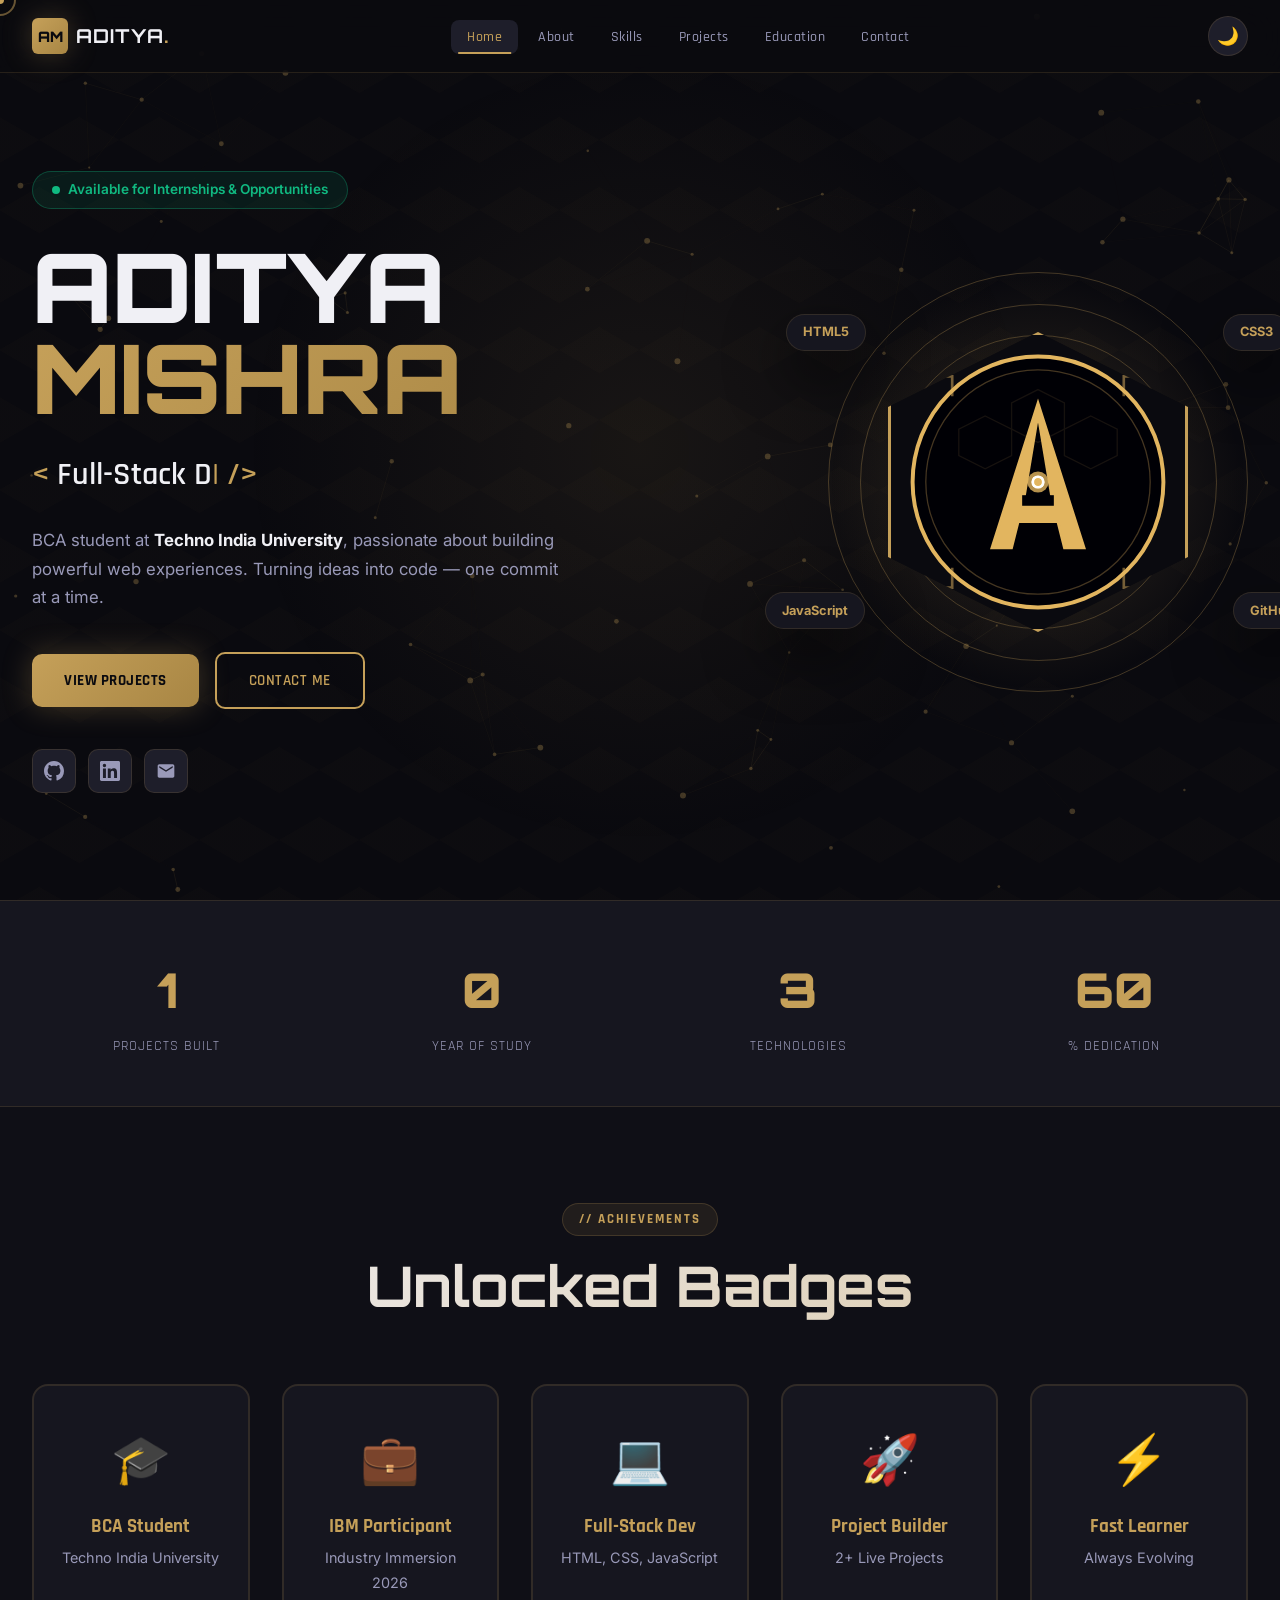
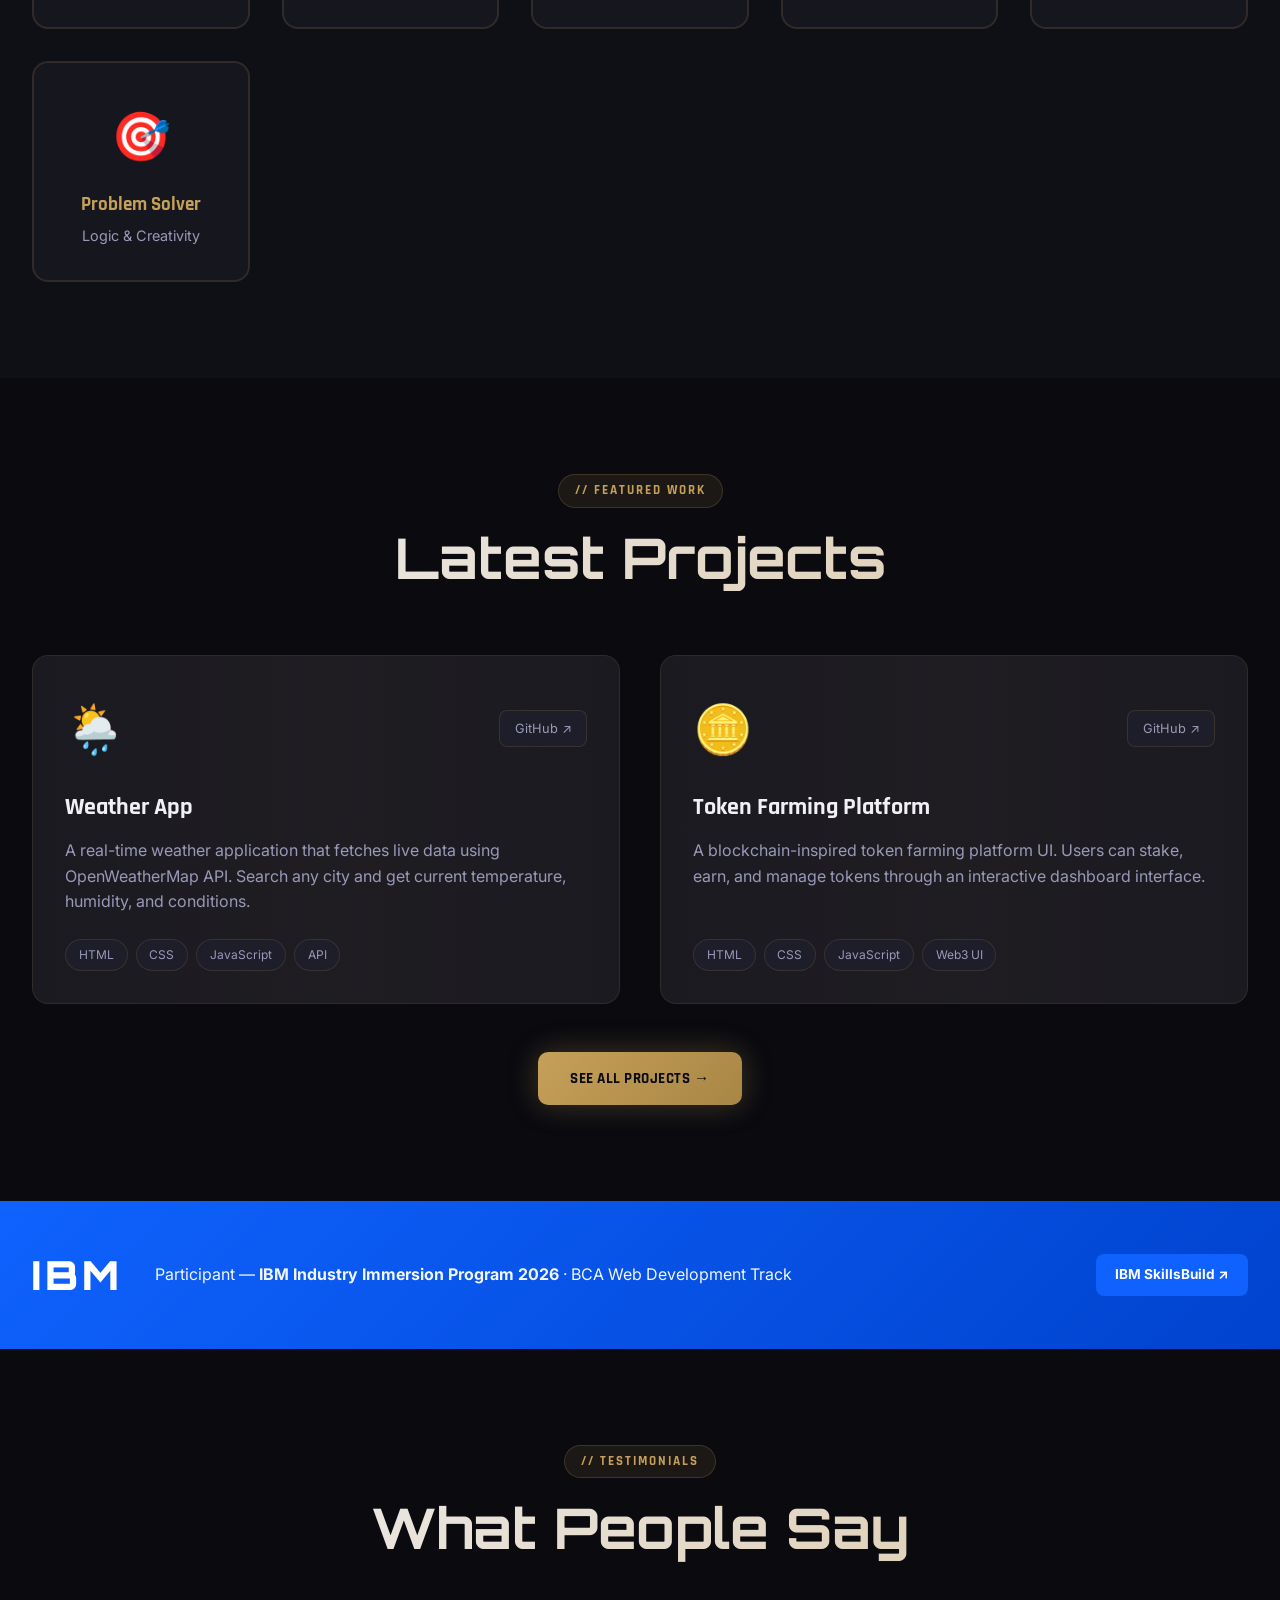
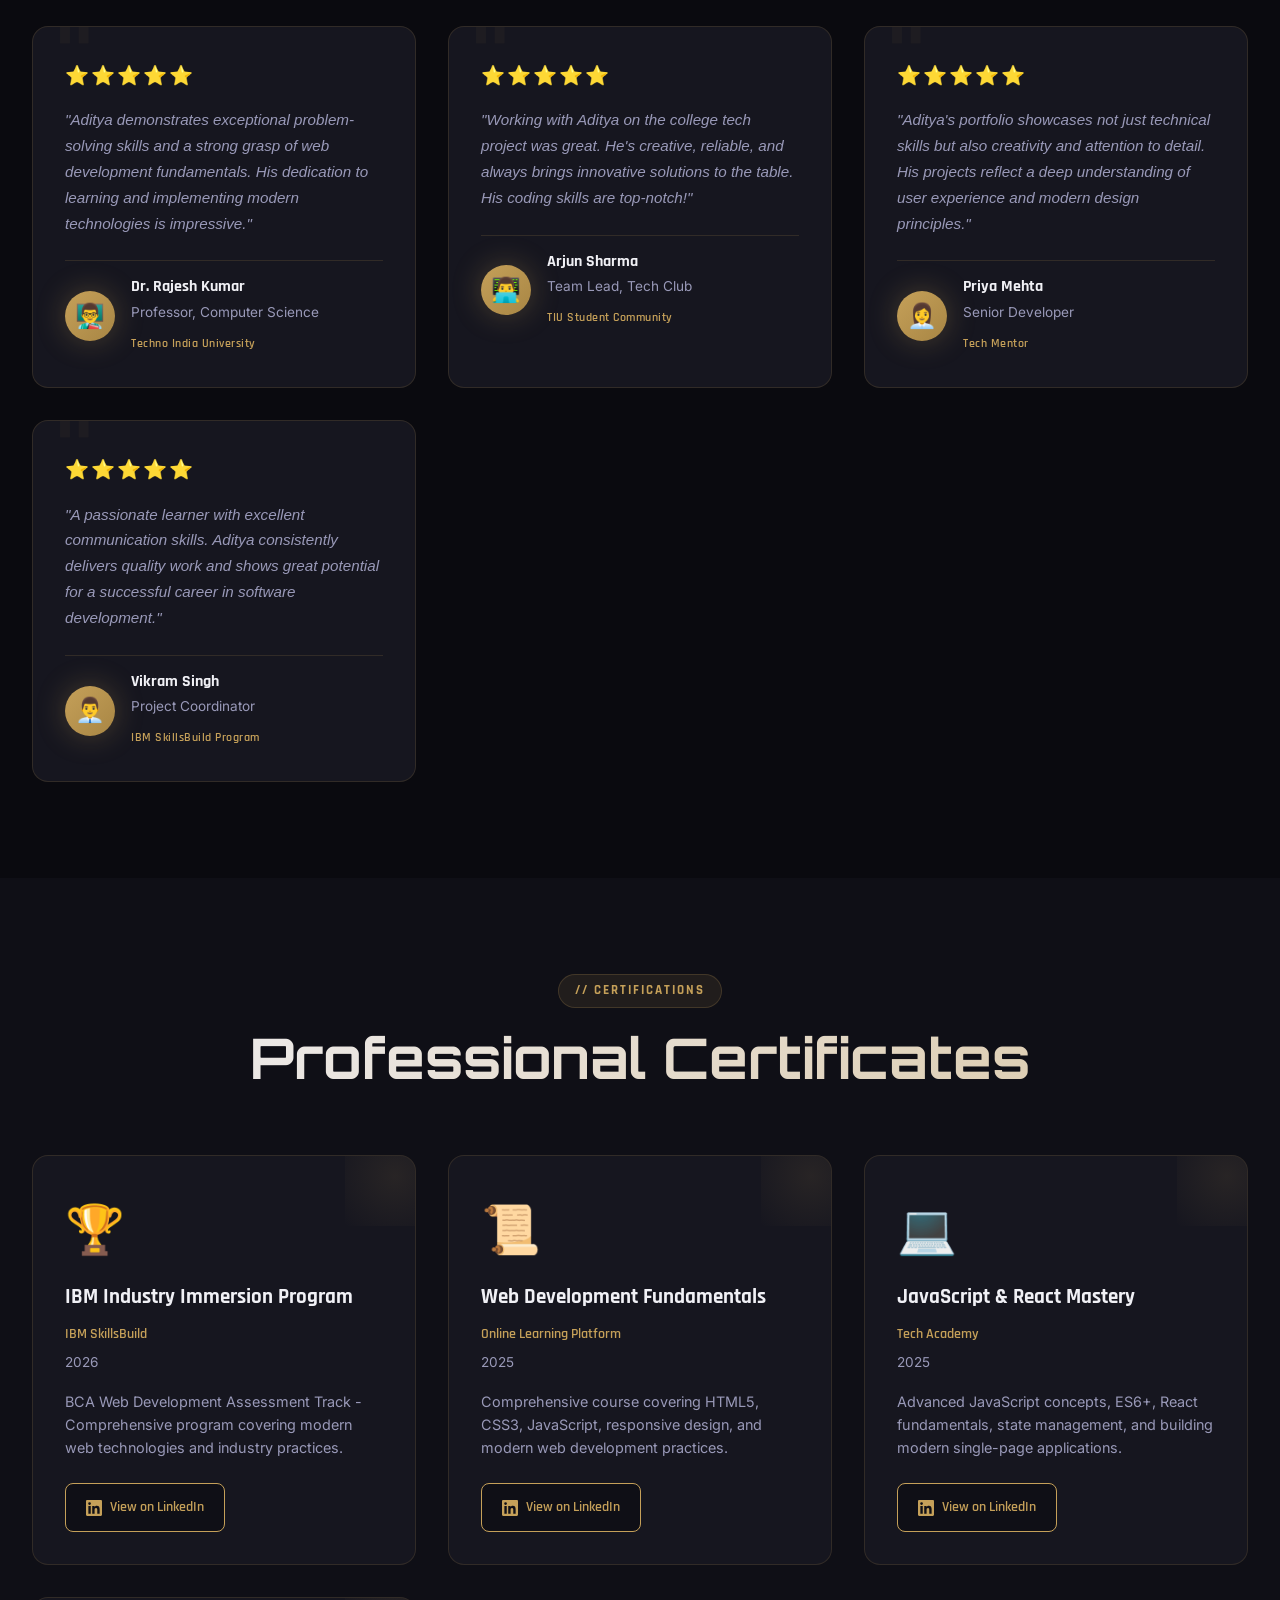
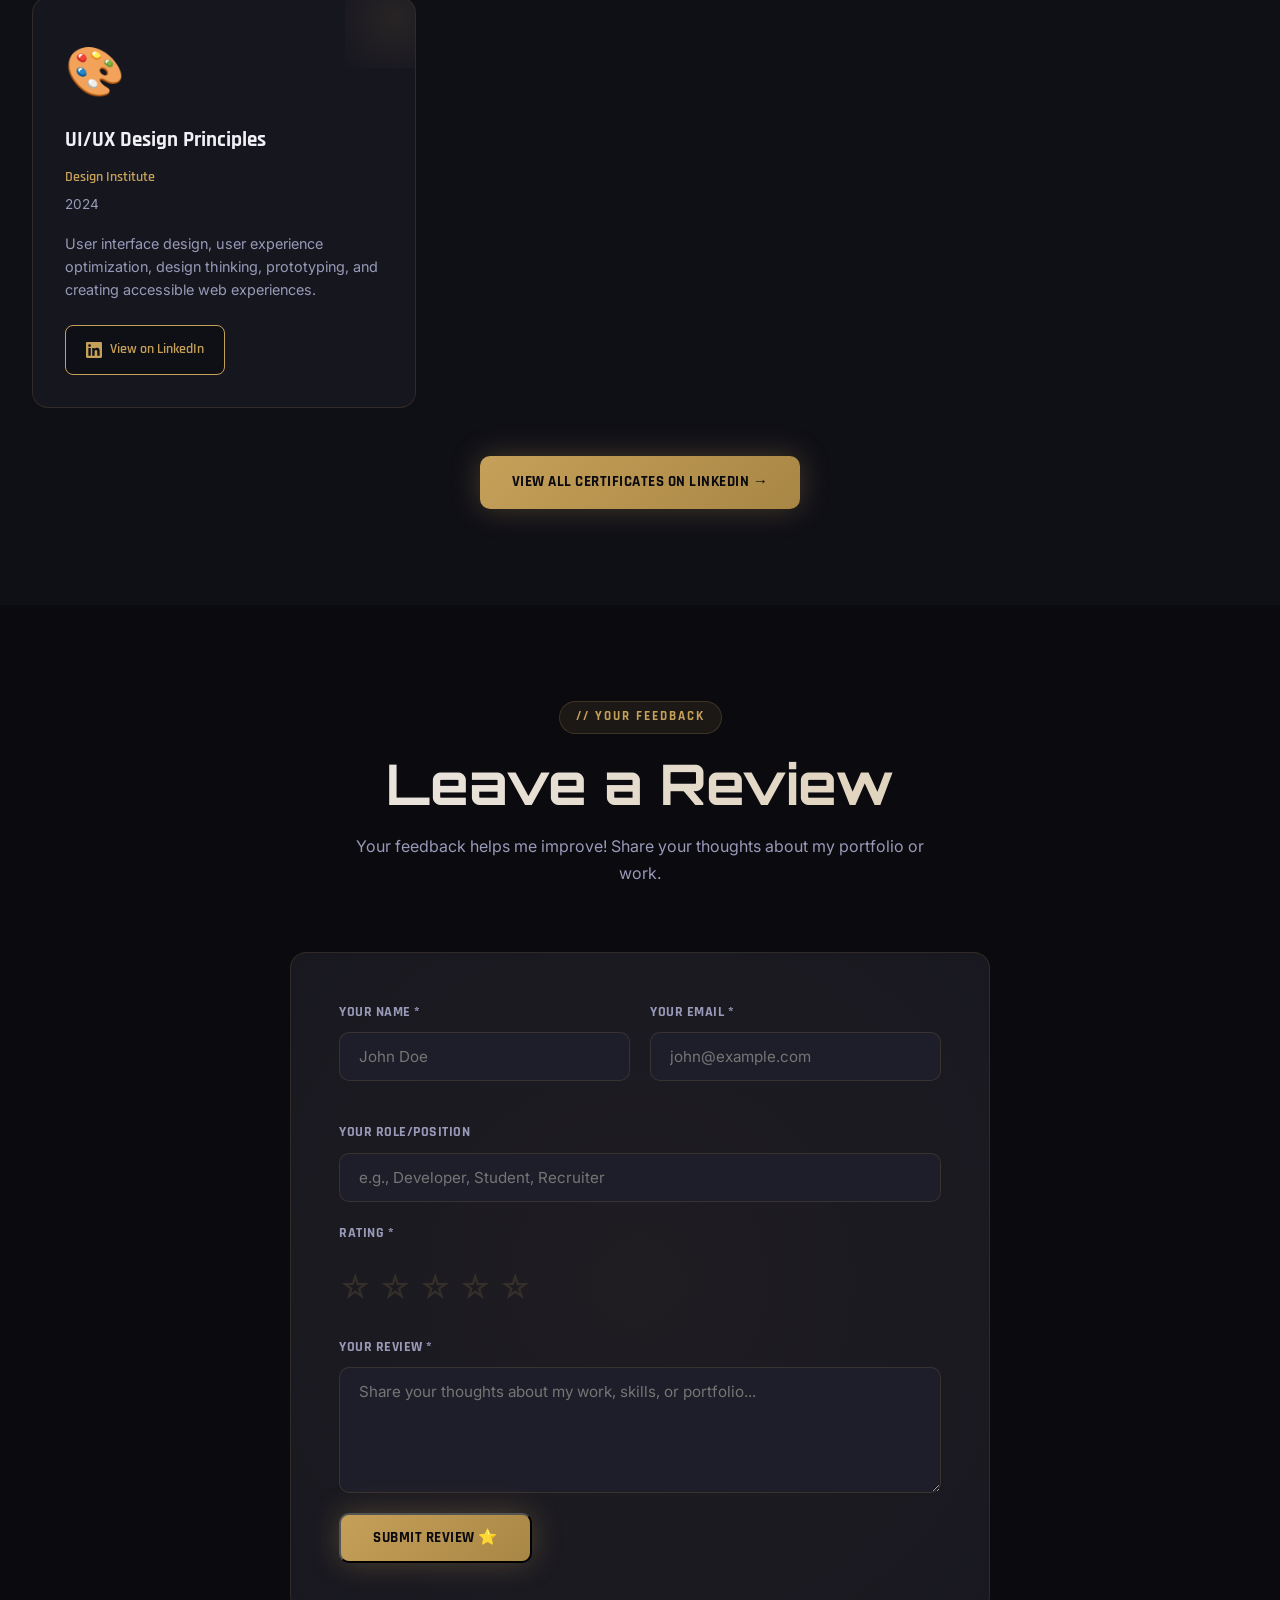
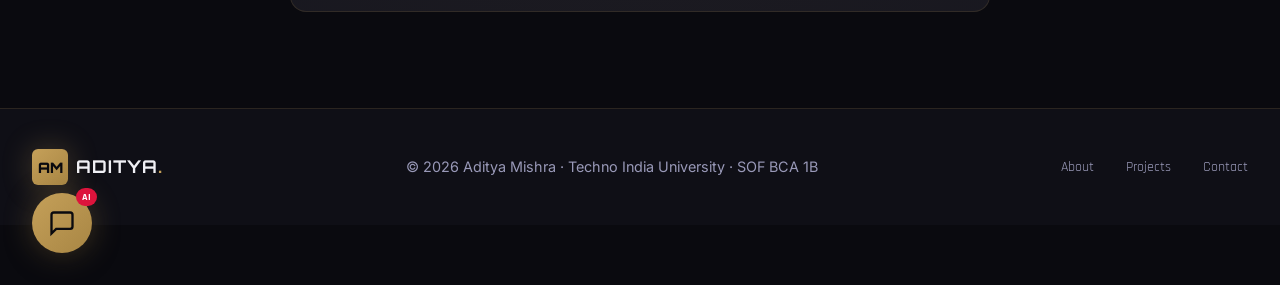
==== commit 813c6a3b: "Add review submission form with star rating and enable custom cursor on all pages" ====
--- a/index.html
+++ b/index.html
@@ -359,6 +359,60 @@
     </div>
   </section>
 
+  <!-- LEAVE A REVIEW SECTION -->
+  <section class="section leave-review-section">
+    <div class="container">
+      <div class="section-head reveal">
+        <span class="section-tag">// YOUR FEEDBACK</span>
+        <h2>Leave a <span class="gold-text">Review</span></h2>
+        <p style="max-width: 600px; margin: 1rem auto 0; color: var(--text-muted);">
+          Your feedback helps me improve! Share your thoughts about my portfolio or work.
+        </p>
+      </div>
+      <div class="review-form-container reveal">
+        <form class="review-form" id="reviewForm">
+          <div class="form-row">
+            <div class="form-group">
+              <label for="reviewName">Your Name *</label>
+              <input type="text" id="reviewName" class="form-input" placeholder="John Doe" required />
+            </div>
+            <div class="form-group">
+              <label for="reviewEmail">Your Email *</label>
+              <input type="email" id="reviewEmail" class="form-input" placeholder="john@example.com" required />
+            </div>
+          </div>
+          <div class="form-group">
+            <label for="reviewRole">Your Role/Position</label>
+            <input type="text" id="reviewRole" class="form-input" placeholder="e.g., Developer, Student, Recruiter" />
+          </div>
+          <div class="form-group">
+            <label>Rating *</label>
+            <div class="star-rating" id="starRating">
+              <span class="star" data-rating="1">☆</span>
+              <span class="star" data-rating="2">☆</span>
+              <span class="star" data-rating="3">☆</span>
+              <span class="star" data-rating="4">☆</span>
+              <span class="star" data-rating="5">☆</span>
+            </div>
+            <input type="hidden" id="reviewRating" required />
+          </div>
+          <div class="form-group">
+            <label for="reviewMessage">Your Review *</label>
+            <textarea id="reviewMessage" class="form-textarea" rows="5" placeholder="Share your thoughts about my work, skills, or portfolio..." required></textarea>
+          </div>
+          <button type="submit" class="btn-avenger">
+            Submit Review ⭐
+          </button>
+        </form>
+        <div class="review-success" id="reviewSuccess" style="display: none;">
+          <div class="success-icon">✓</div>
+          <h3>Thank You!</h3>
+          <p>Your review has been submitted successfully. I appreciate your feedback!</p>
+        </div>
+      </div>
+    </div>
+  </section>
+
   <footer class="footer">
     <div class="container">
       <div class="footer-inner">
--- a/style.css
+++ b/style.css
@@ -1267,6 +1267,105 @@
   background: var(--gold);
   color: var(--bg);
   transform: translateX(5px);
+}
+
+/* ============ LEAVE A REVIEW SECTION ============ */
+.leave-review-section {
+  background: var(--bg);
+}
+
+.review-form-container {
+  max-width: 700px;
+  margin: 0 auto;
+  background: var(--surface);
+  border: 1px solid var(--border);
+  border-radius: 16px;
+  padding: 3rem;
+  position: relative;
+  overflow: hidden;
+}
+
+.review-form-container::before {
+  content: '';
+  position: absolute;
+  top: -50%;
+  right: -50%;
+  width: 200%;
+  height: 200%;
+  background: radial-gradient(circle, rgba(197,160,89,0.05), transparent 70%);
+  pointer-events: none;
+}
+
+.review-form {
+  position: relative;
+  z-index: 1;
+}
+
+.star-rating {
+  display: flex;
+  gap: 0.5rem;
+  font-size: 2rem;
+  margin-top: 0.5rem;
+}
+
+.star {
+  cursor: pointer;
+  color: var(--border);
+  transition: all 0.3s;
+  user-select: none;
+}
+
+.star:hover,
+.star.active {
+  color: var(--gold);
+  transform: scale(1.2);
+}
+
+.star.active {
+  animation: starPop 0.3s ease;
+}
+
+@keyframes starPop {
+  0% { transform: scale(1); }
+  50% { transform: scale(1.3); }
+  100% { transform: scale(1.2); }
+}
+
+.review-success {
+  text-align: center;
+  padding: 3rem 2rem;
+}
+
+.success-icon {
+  width: 80px;
+  height: 80px;
+  background: linear-gradient(135deg, #10b981, #059669);
+  border-radius: 50%;
+  display: flex;
+  align-items: center;
+  justify-content: center;
+  font-size: 3rem;
+  color: white;
+  margin: 0 auto 1.5rem;
+  animation: successPop 0.5s ease;
+}
+
+@keyframes successPop {
+  0% { transform: scale(0); }
+  50% { transform: scale(1.1); }
+  100% { transform: scale(1); }
+}
+
+.review-success h3 {
+  font-size: 2rem;
+  margin-bottom: 1rem;
+  font-family: 'Orbitron', sans-serif;
+  color: var(--gold);
+}
+
+.review-success p {
+  color: var(--text-muted);
+  font-size: 1.1rem;
 }
 
 /* ============ ACHIEVEMENT BADGES ============ */
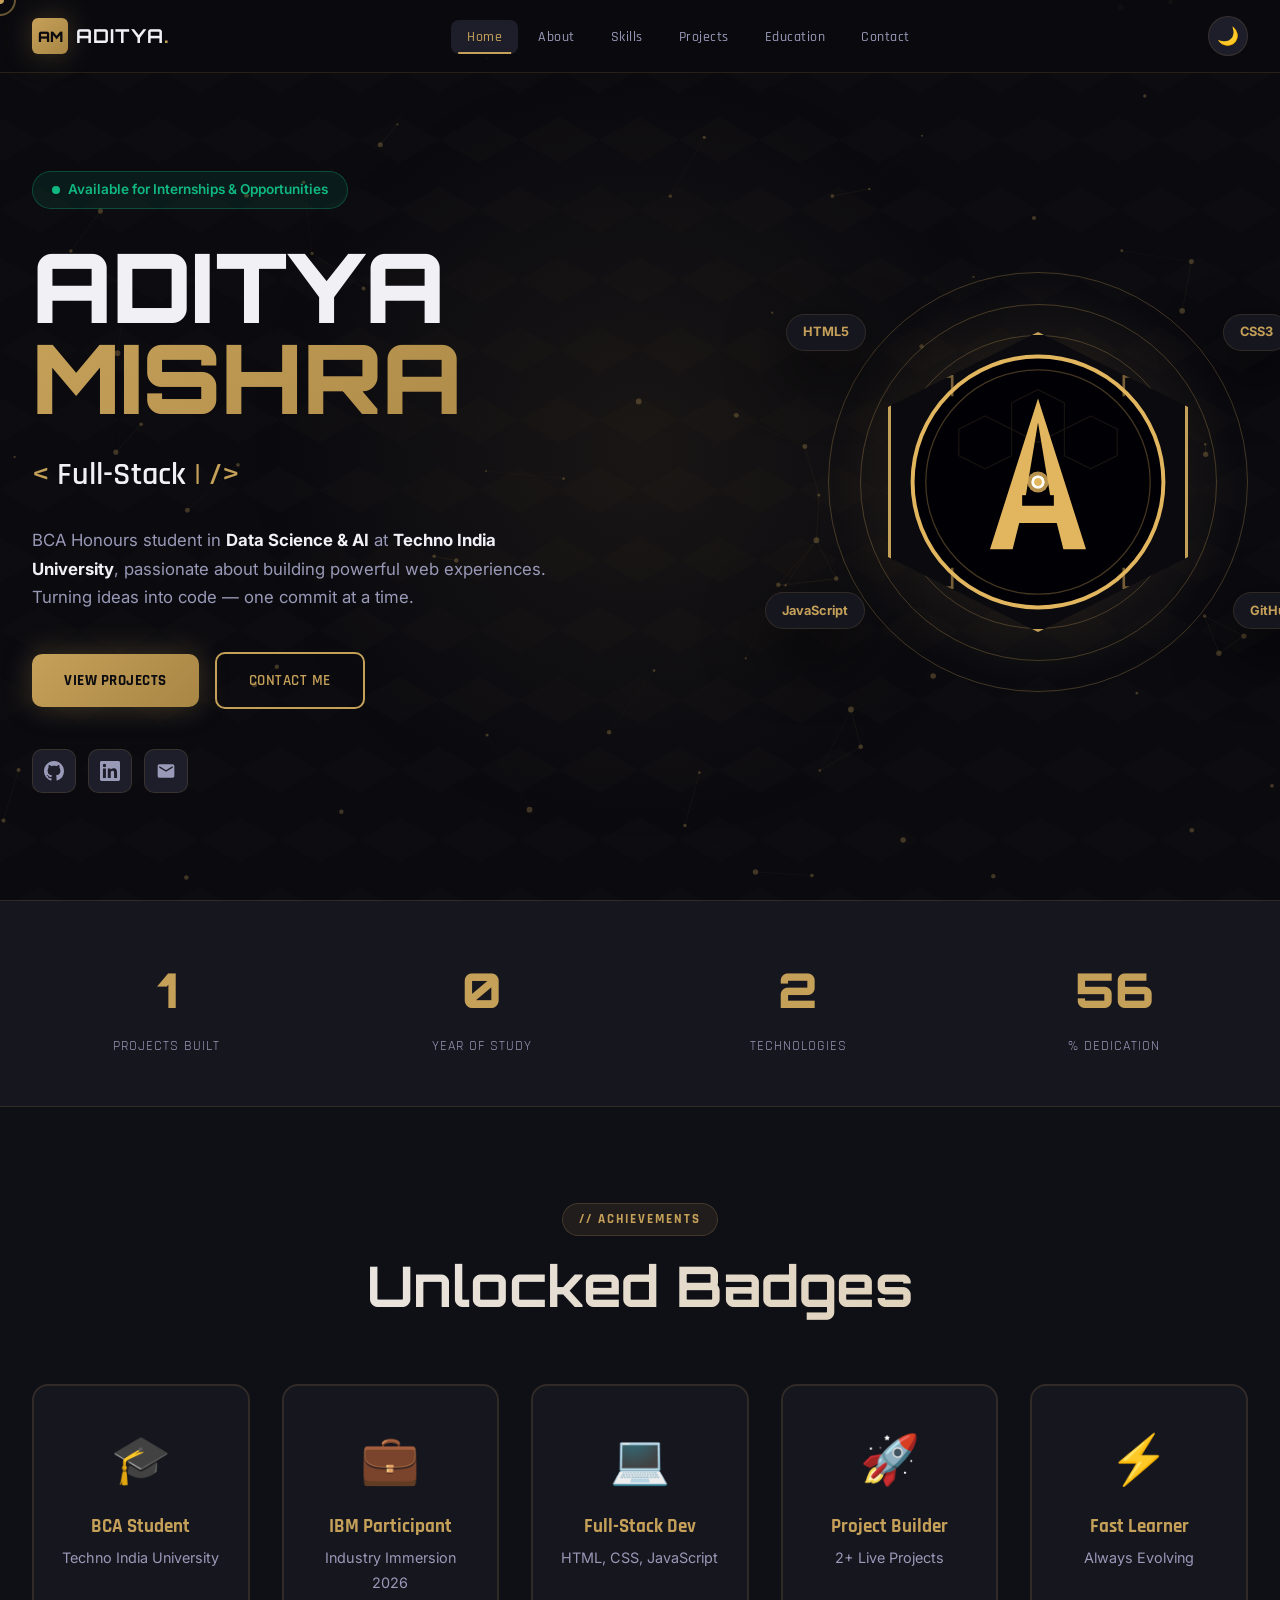
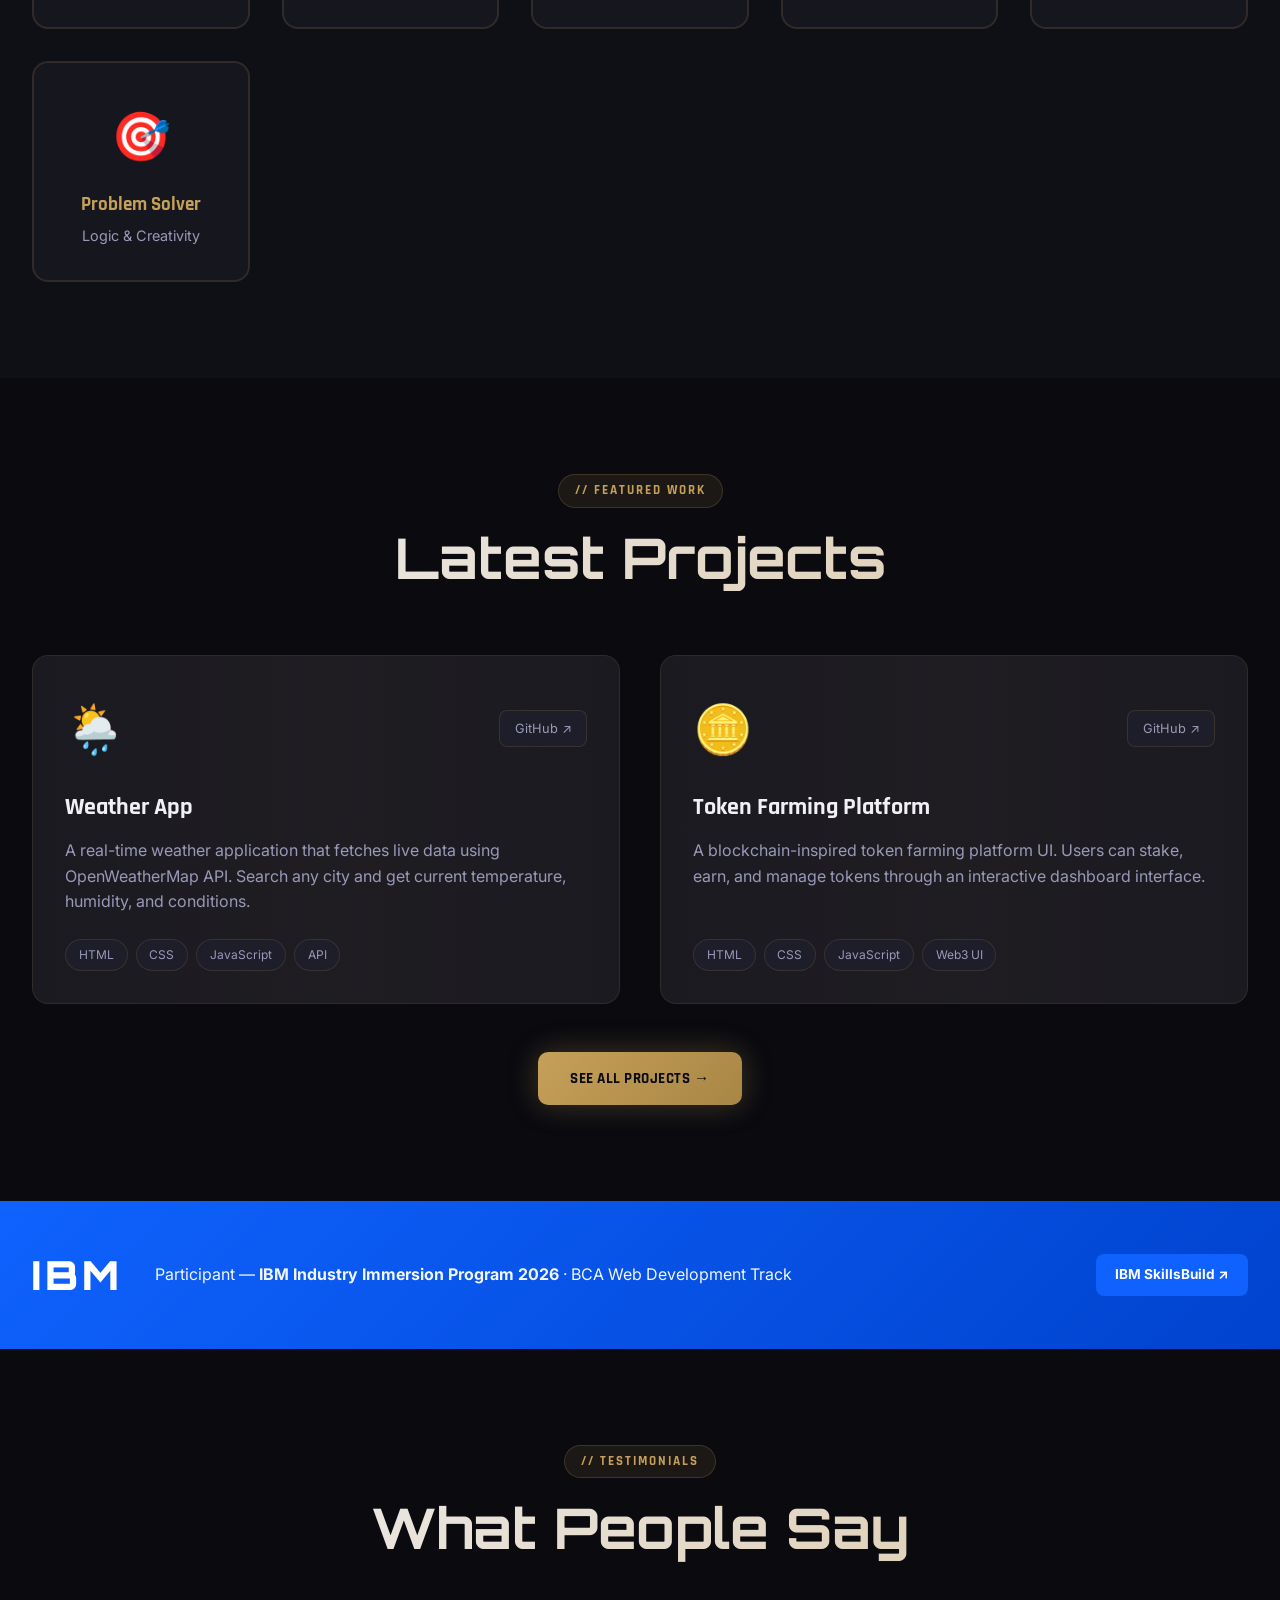
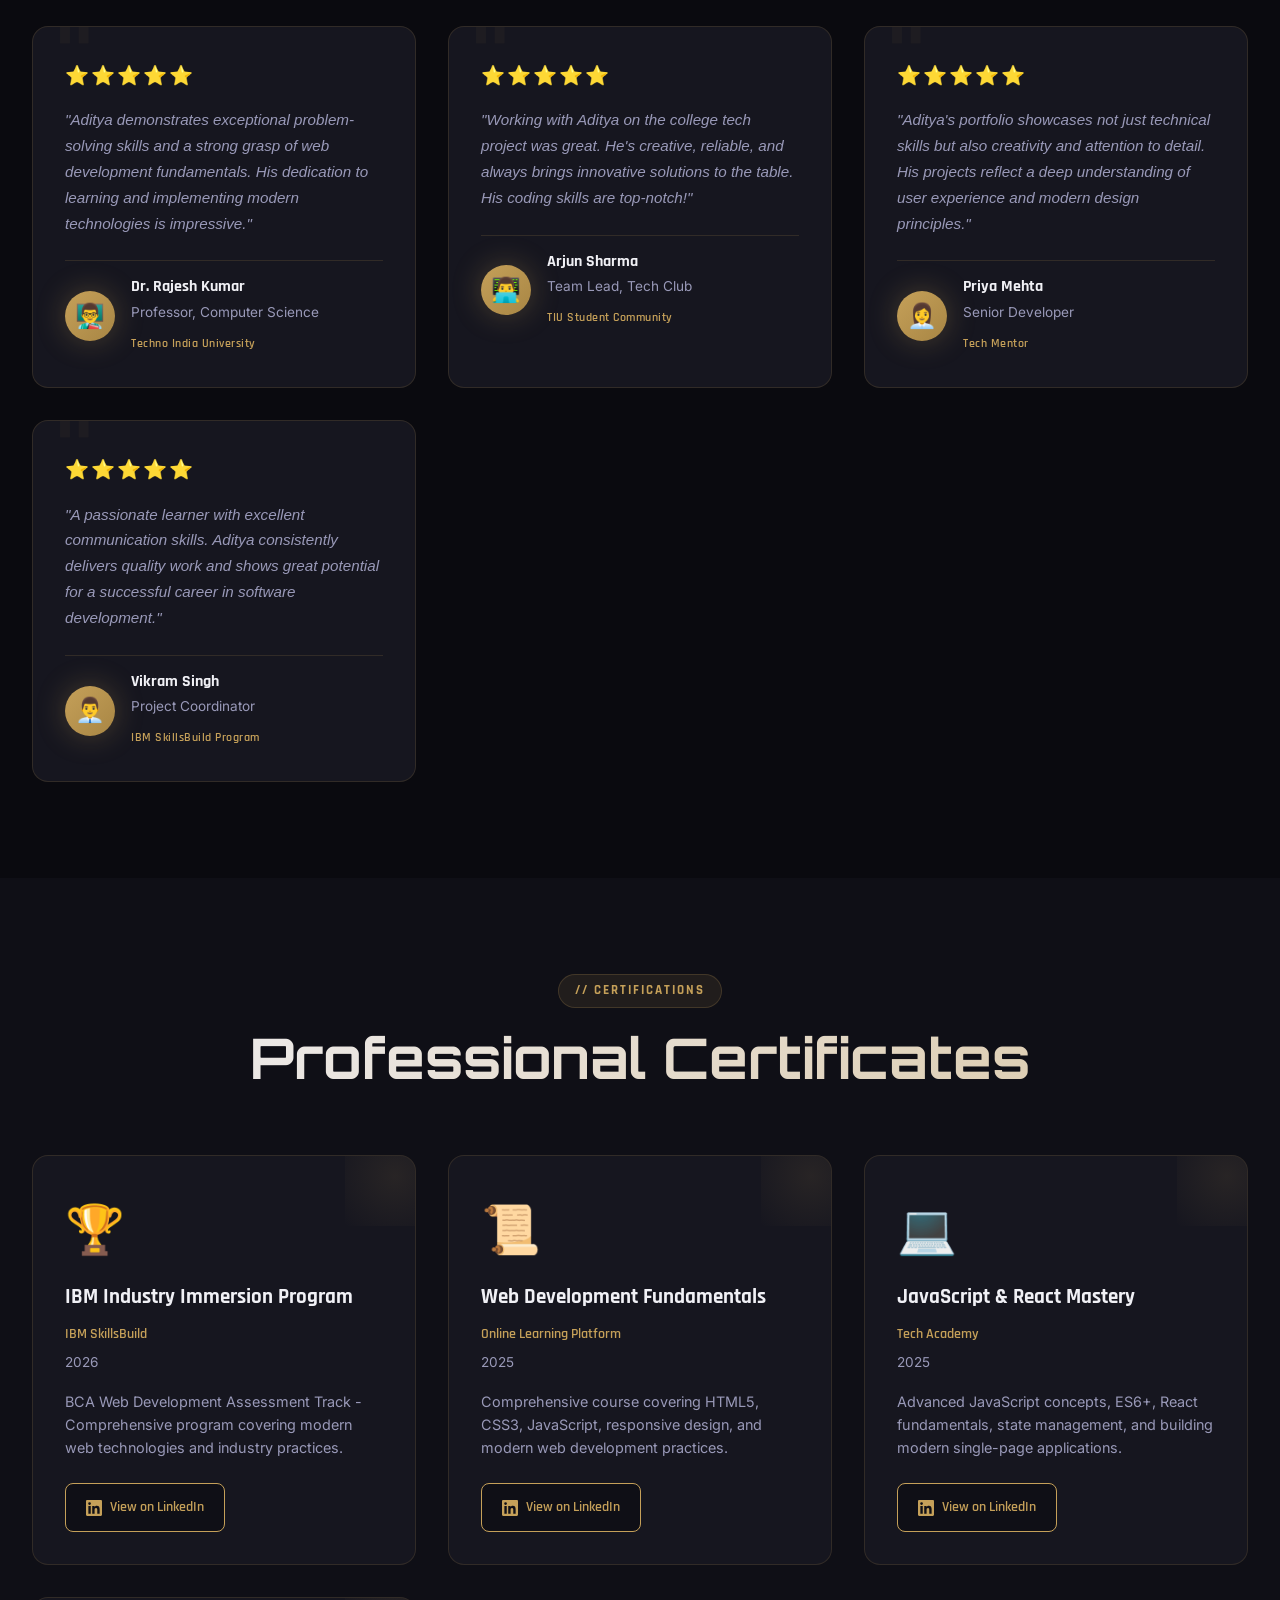
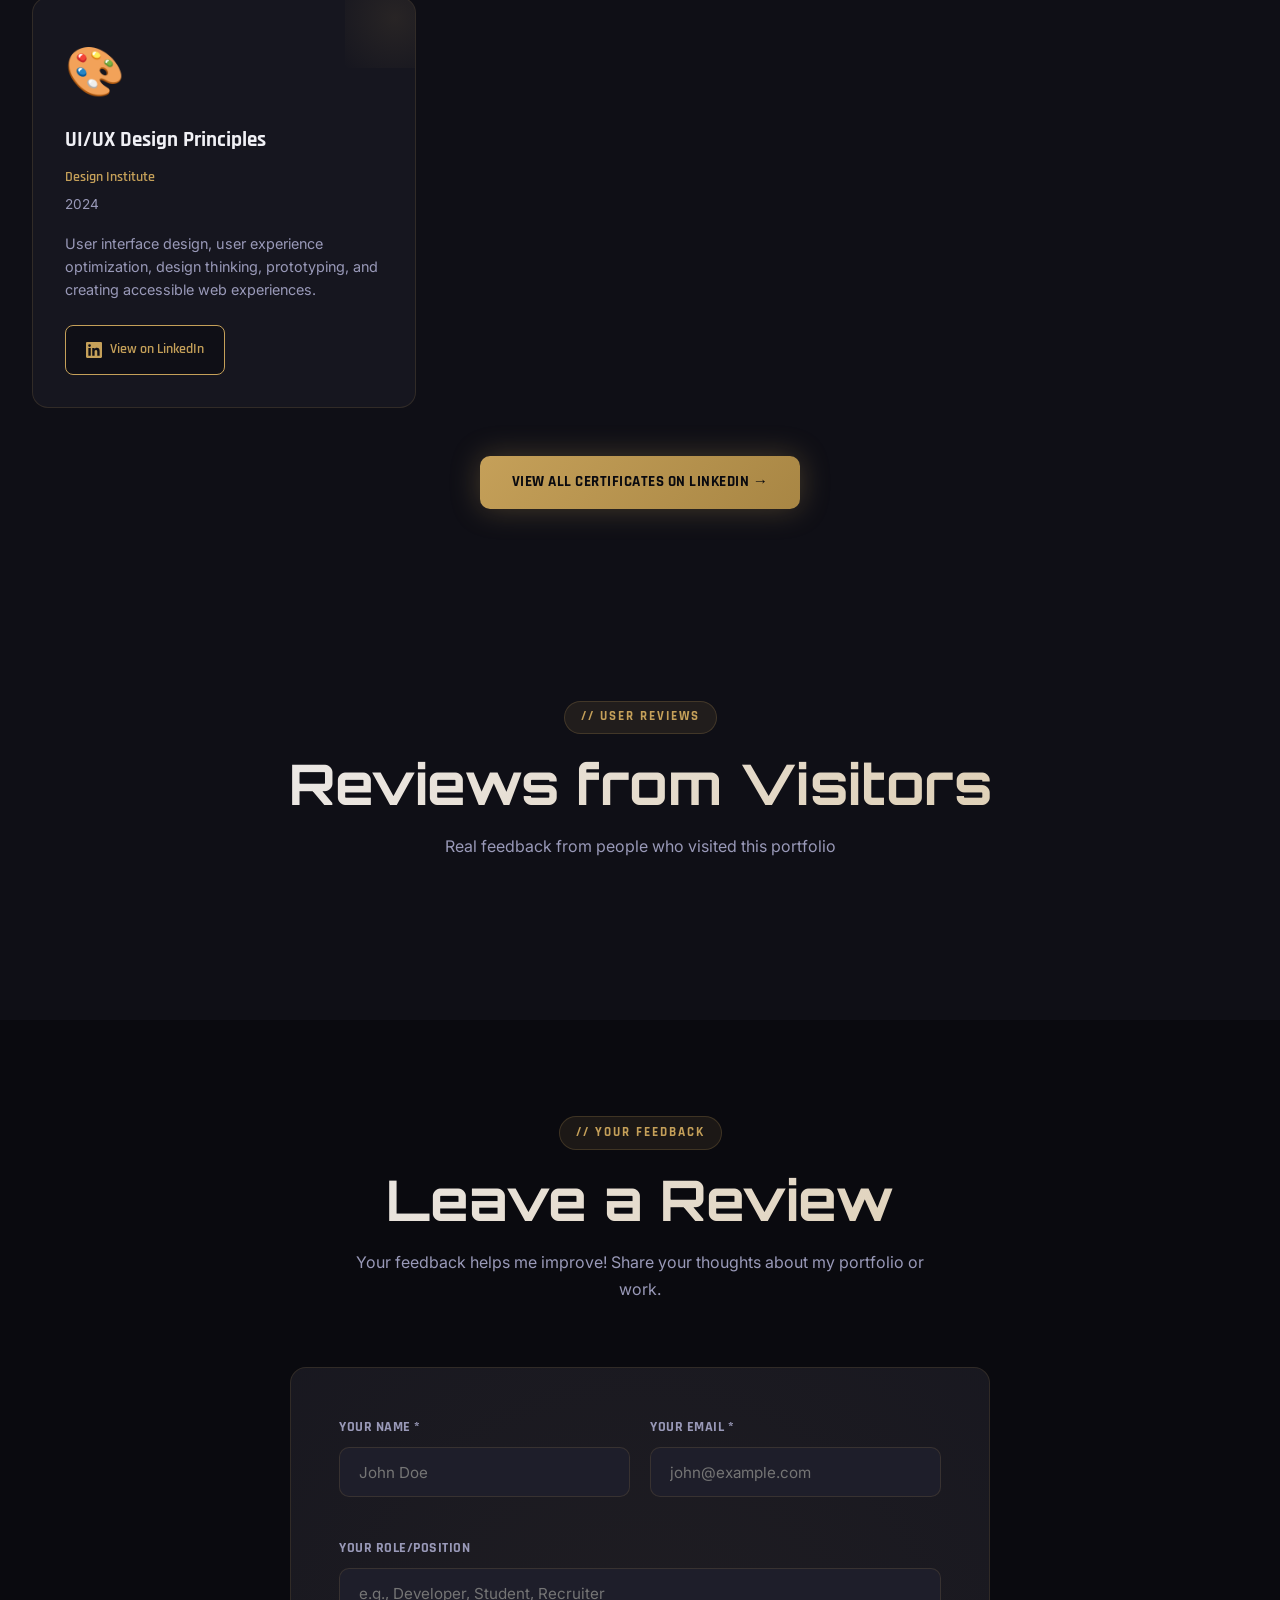
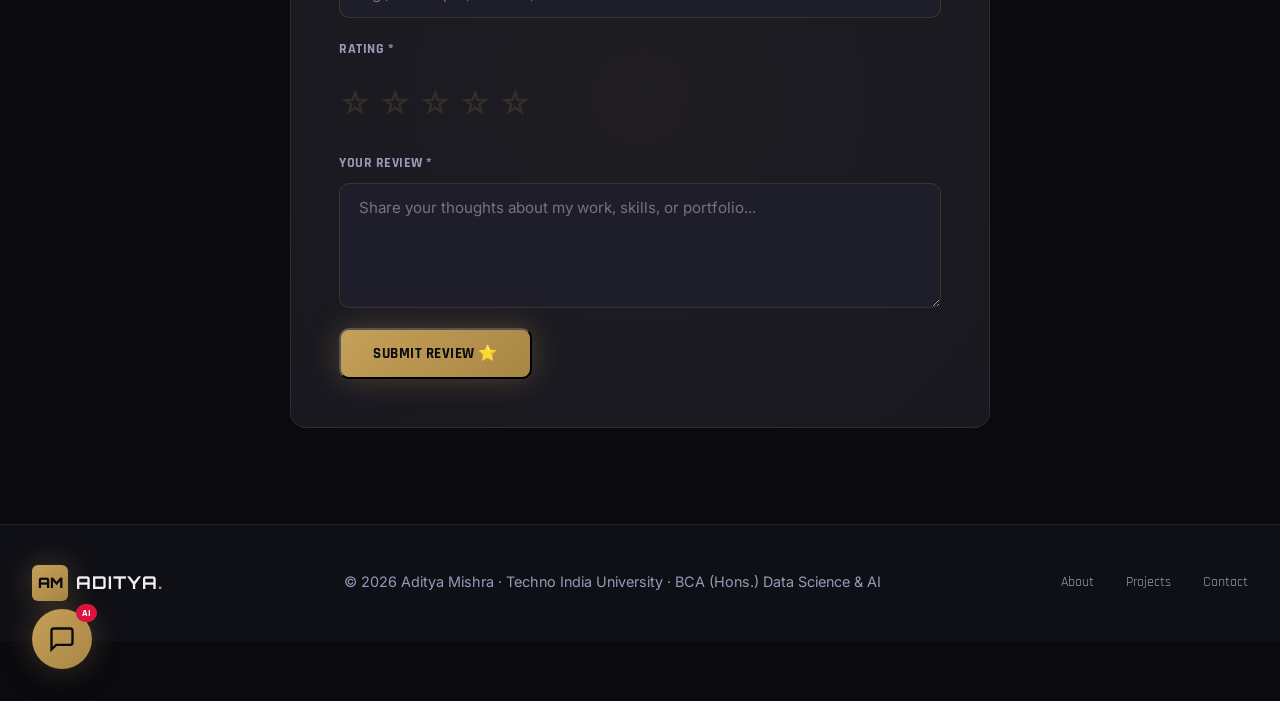
==== commit cab9f8e4: "Update GitHub profile and portfolio copy" ====
--- a/index.html
+++ b/index.html
@@ -14,7 +14,7 @@
   <div class="loading-screen" id="loadingScreen">
     <div class="loader-content">
       <div class="avengers-loader">
-        <div class="loader-ring"></div>
+        <div class="loader-rineeeeeg"></div>
         <div class="loader-ring"></div>
         <div class="loader-ring"></div>
         <div class="loader-a">A</div>
@@ -76,7 +76,7 @@
         <span class="role-suffix"> /&gt;</span>
       </div>
       <p class="hero-bio reveal">
-        BCA student at <strong>Techno India University</strong>, passionate about building powerful web experiences. 
+        BCA Honours student in <strong>Data Science & AI</strong> at <strong>Techno India University</strong>, passionate about building powerful web experiences.
         Turning ideas into code — one commit at a time.
       </p>
       <div class="hero-actions reveal">
@@ -359,6 +359,22 @@
     </div>
   </section>
 
+  <!-- USER SUBMITTED REVIEWS SECTION -->
+  <section class="section section-alt user-reviews-section">
+    <div class="container">
+      <div class="section-head reveal">
+        <span class="section-tag">// USER REVIEWS</span>
+        <h2>Reviews from <span class="gold-text">Visitors</span></h2>
+        <p style="max-width: 600px; margin: 1rem auto 0; color: var(--text-muted);">
+          Real feedback from people who visited this portfolio
+        </p>
+      </div>
+      <div class="testimonials-grid" id="userReviewsContainer">
+        <!-- User reviews will be dynamically loaded here -->
+      </div>
+    </div>
+  </section>
+
   <!-- LEAVE A REVIEW SECTION -->
   <section class="section leave-review-section">
     <div class="container">
@@ -417,7 +433,7 @@
     <div class="container">
       <div class="footer-inner">
         <span class="nav-logo" style="font-size:1.1rem"><span class="logo-am">AM</span> <span class="logo-text">ADITYA<span class="logo-accent">.</span></span></span>
-        <p>© 2026 Aditya Mishra · Techno India University · SOF BCA 1B</p>
+        <p>© 2026 Aditya Mishra · Techno India University · BCA (Hons.) Data Science & AI</p>
         <div class="footer-nav">
           <a href="about.html">About</a>
           <a href="projects.html">Projects</a>
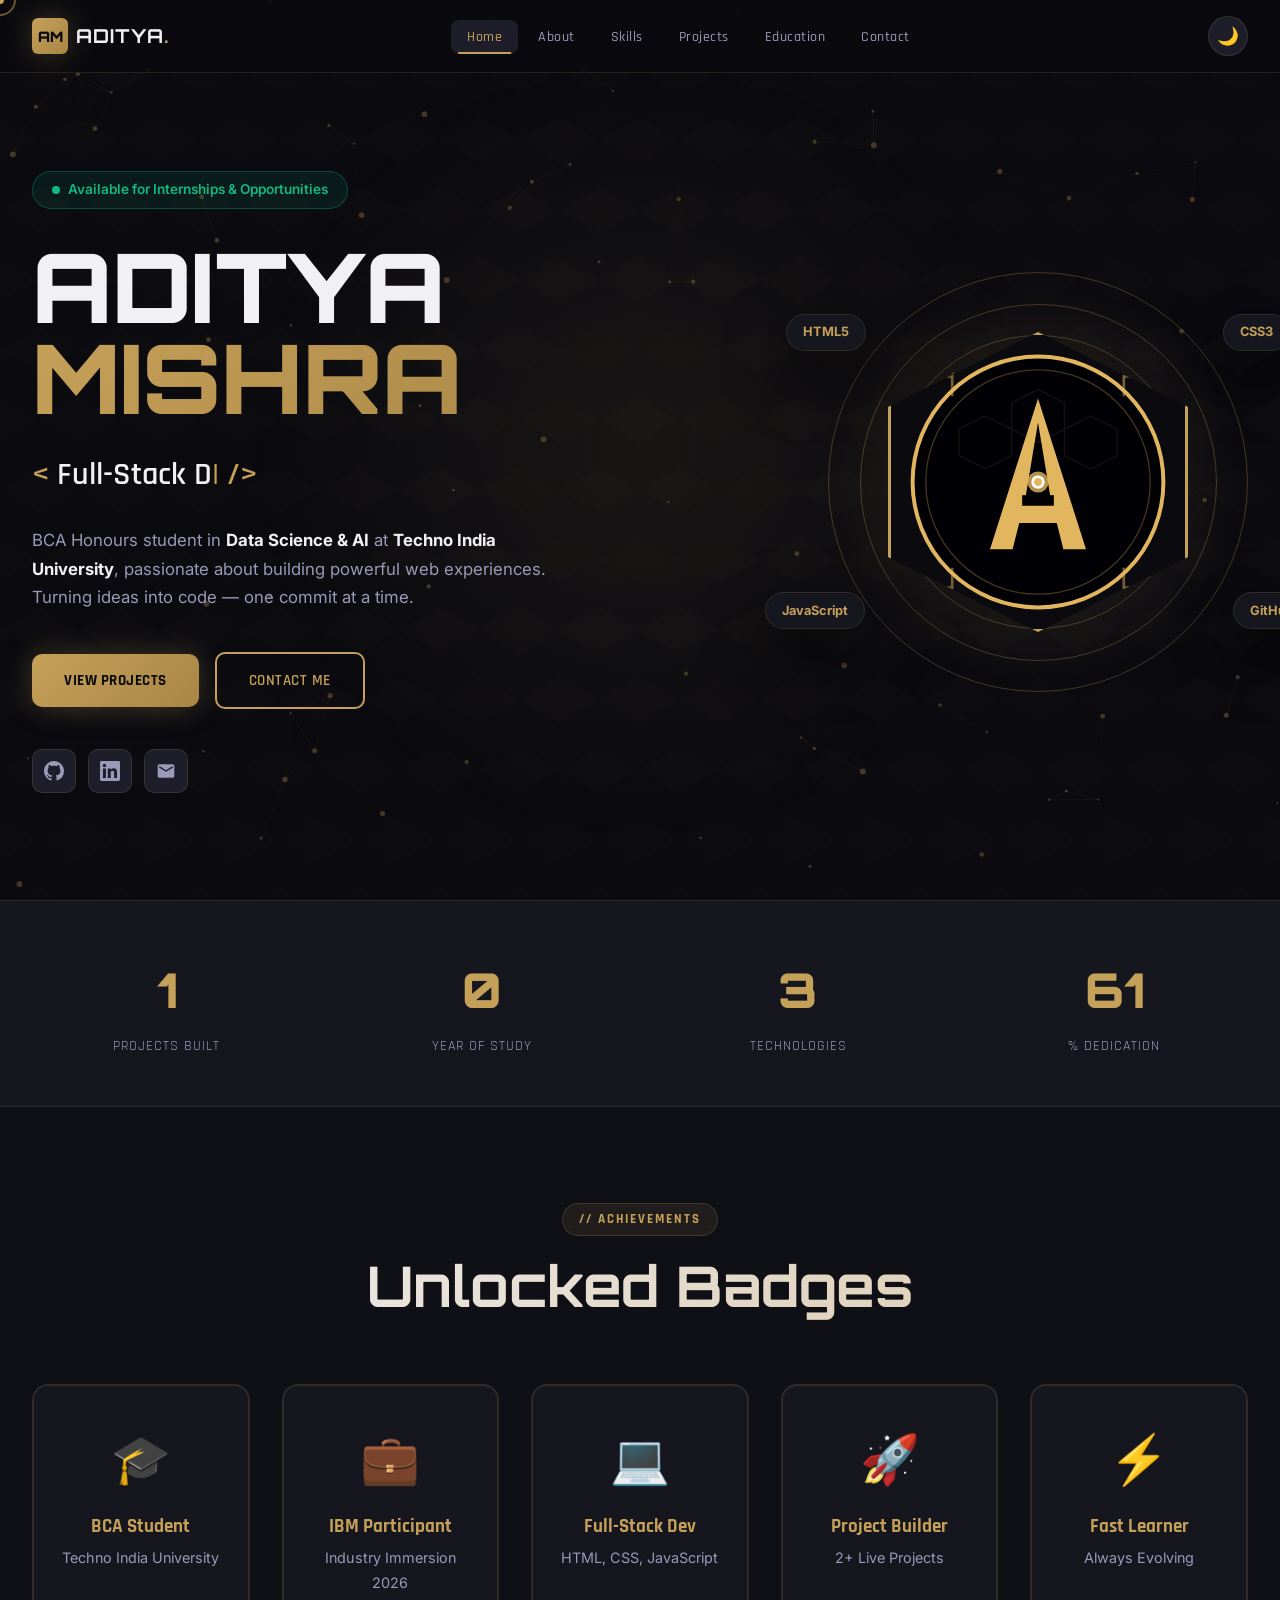
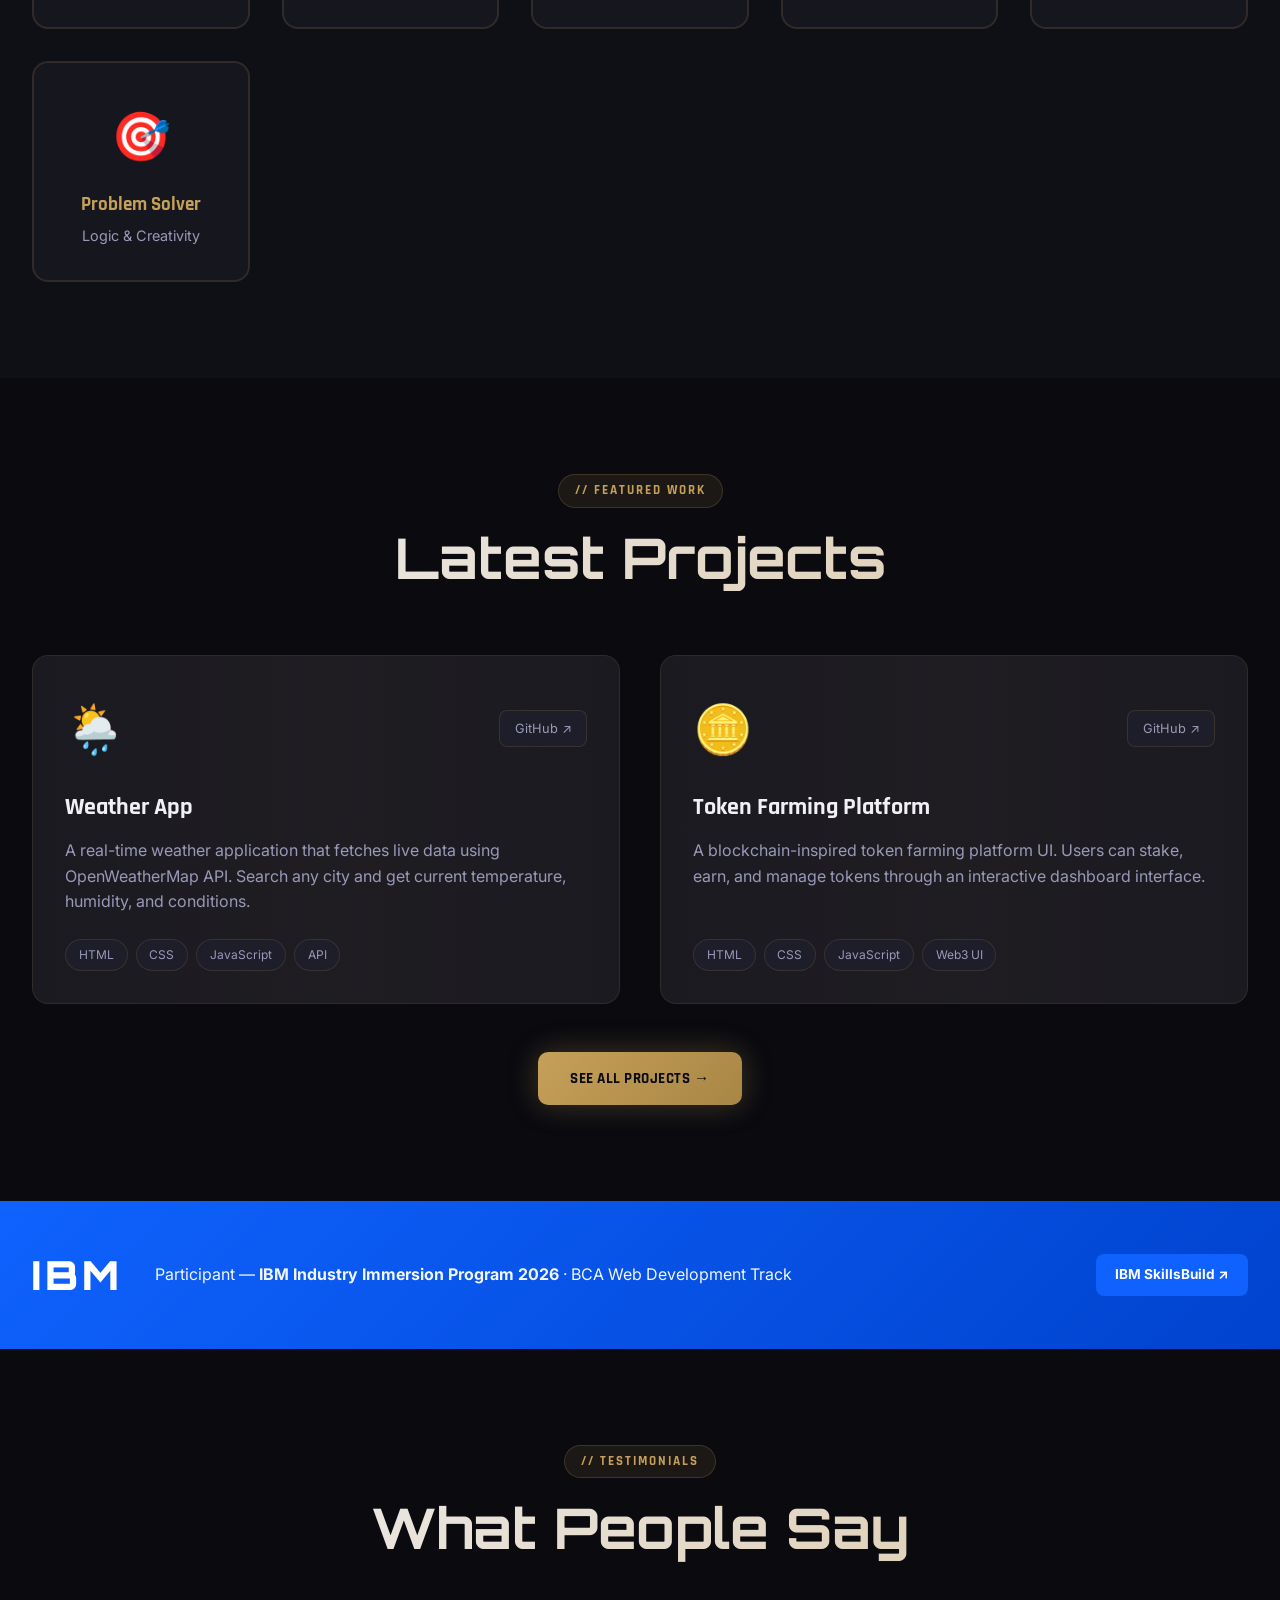
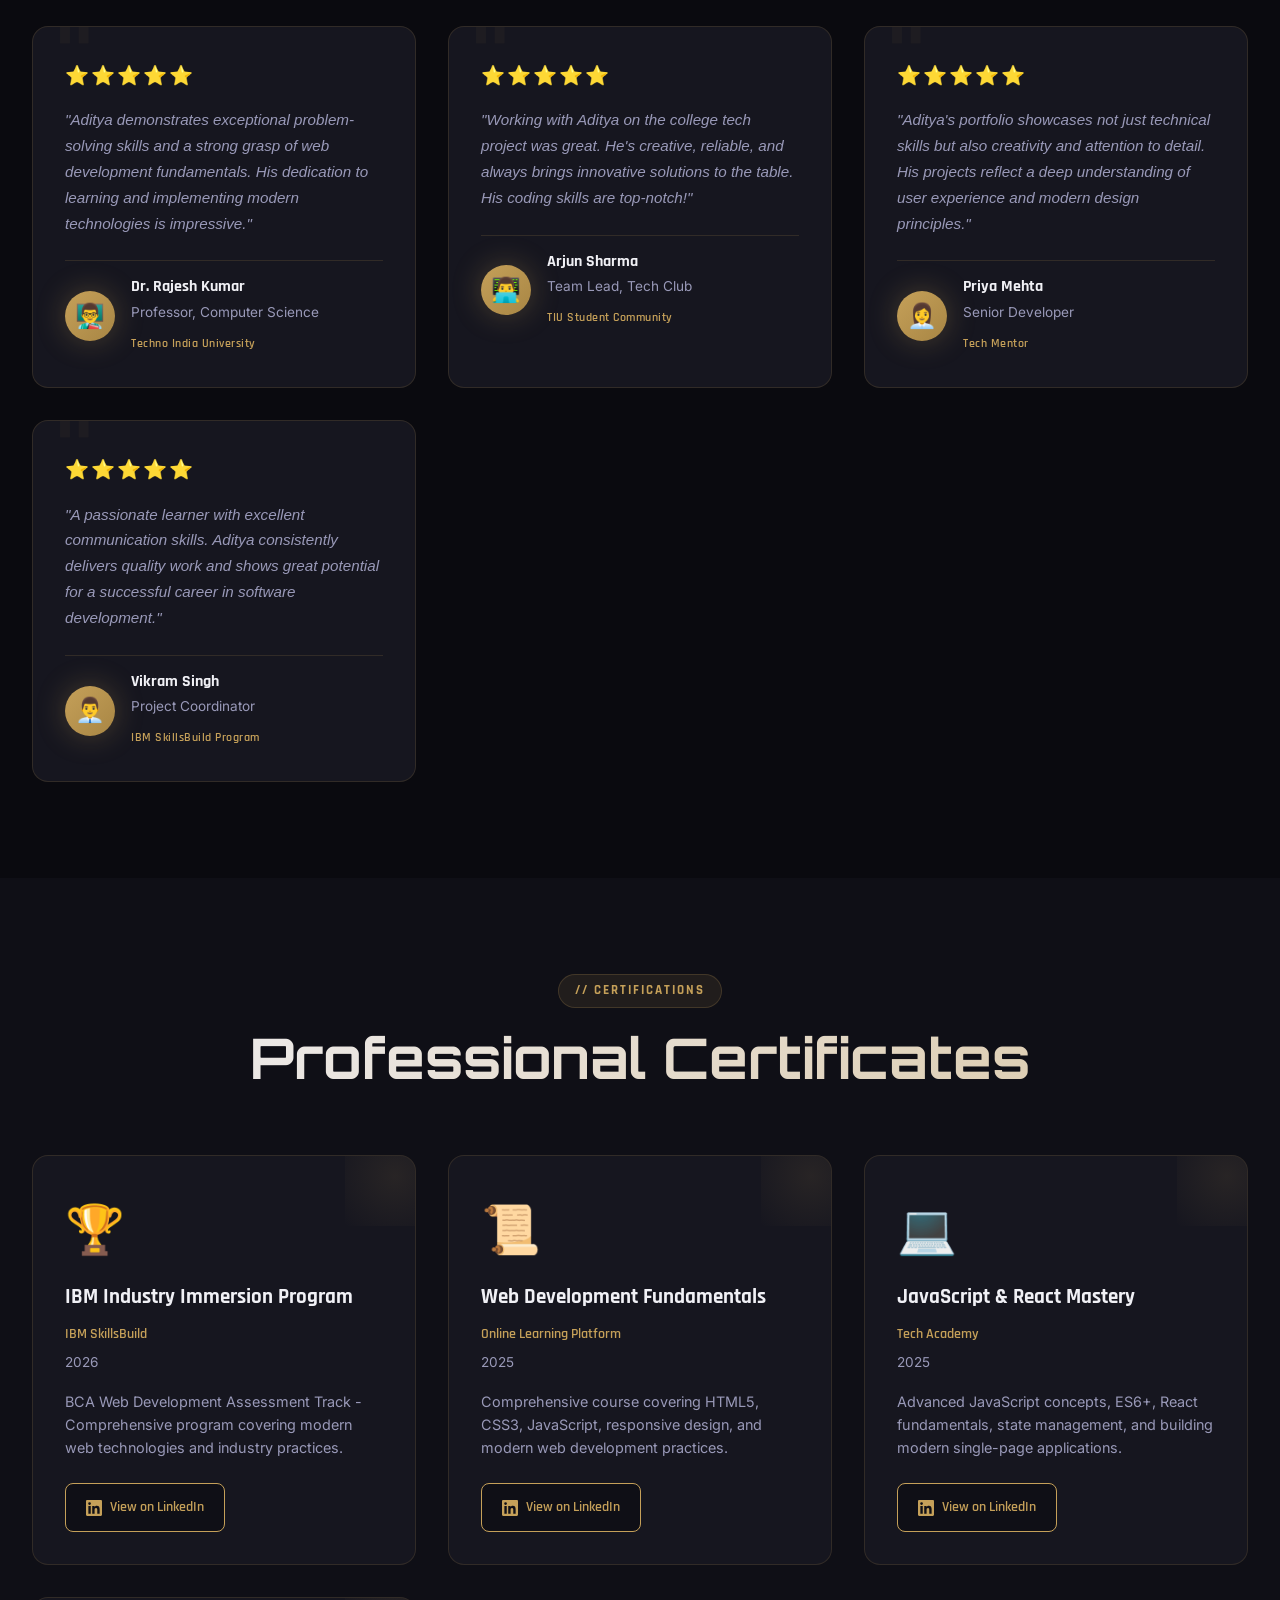
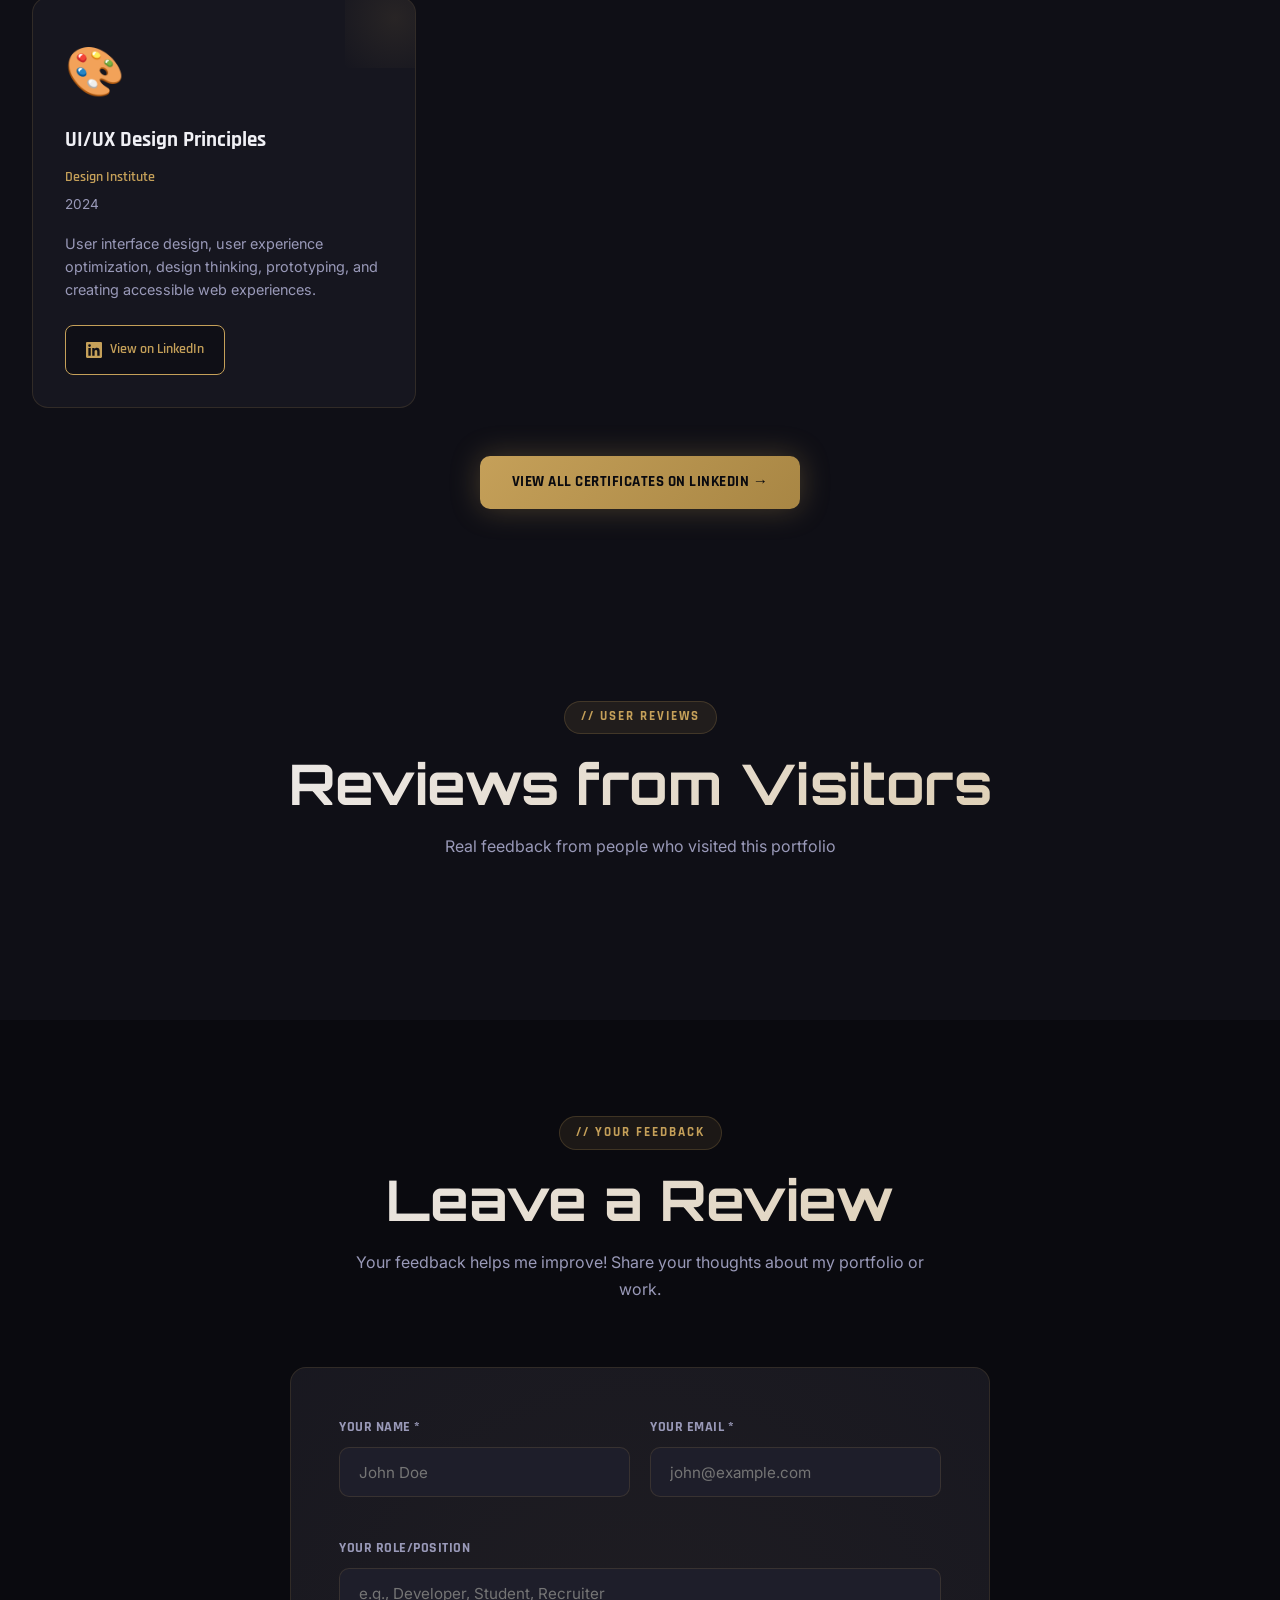
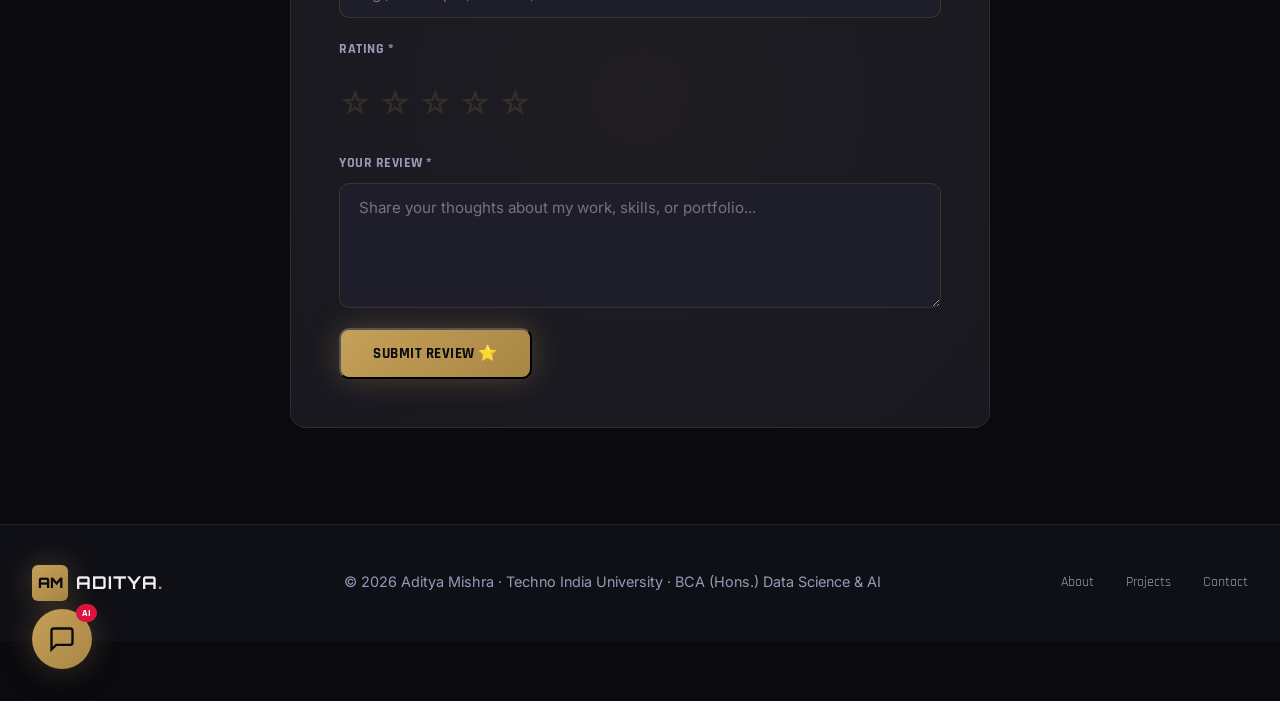
==== commit 74b4b556: "Update index.html" ====
--- a/index.html
+++ b/index.html
@@ -8,7 +8,7 @@
   <link rel="preconnect" href="https://fonts.googleapis.com"/>
   <link href="https://fonts.googleapis.com/css2?family=Rajdhani:wght@400;500;600;700&family=Orbitron:wght@400;700;900&family=Inter:wght@300;400;500;600&display=swap" rel="stylesheet"/>
 </head>
-<body>
+<body> 
 
   <!-- LOADING SCREEN -->
   <div class="loading-screen" id="loadingScreen">
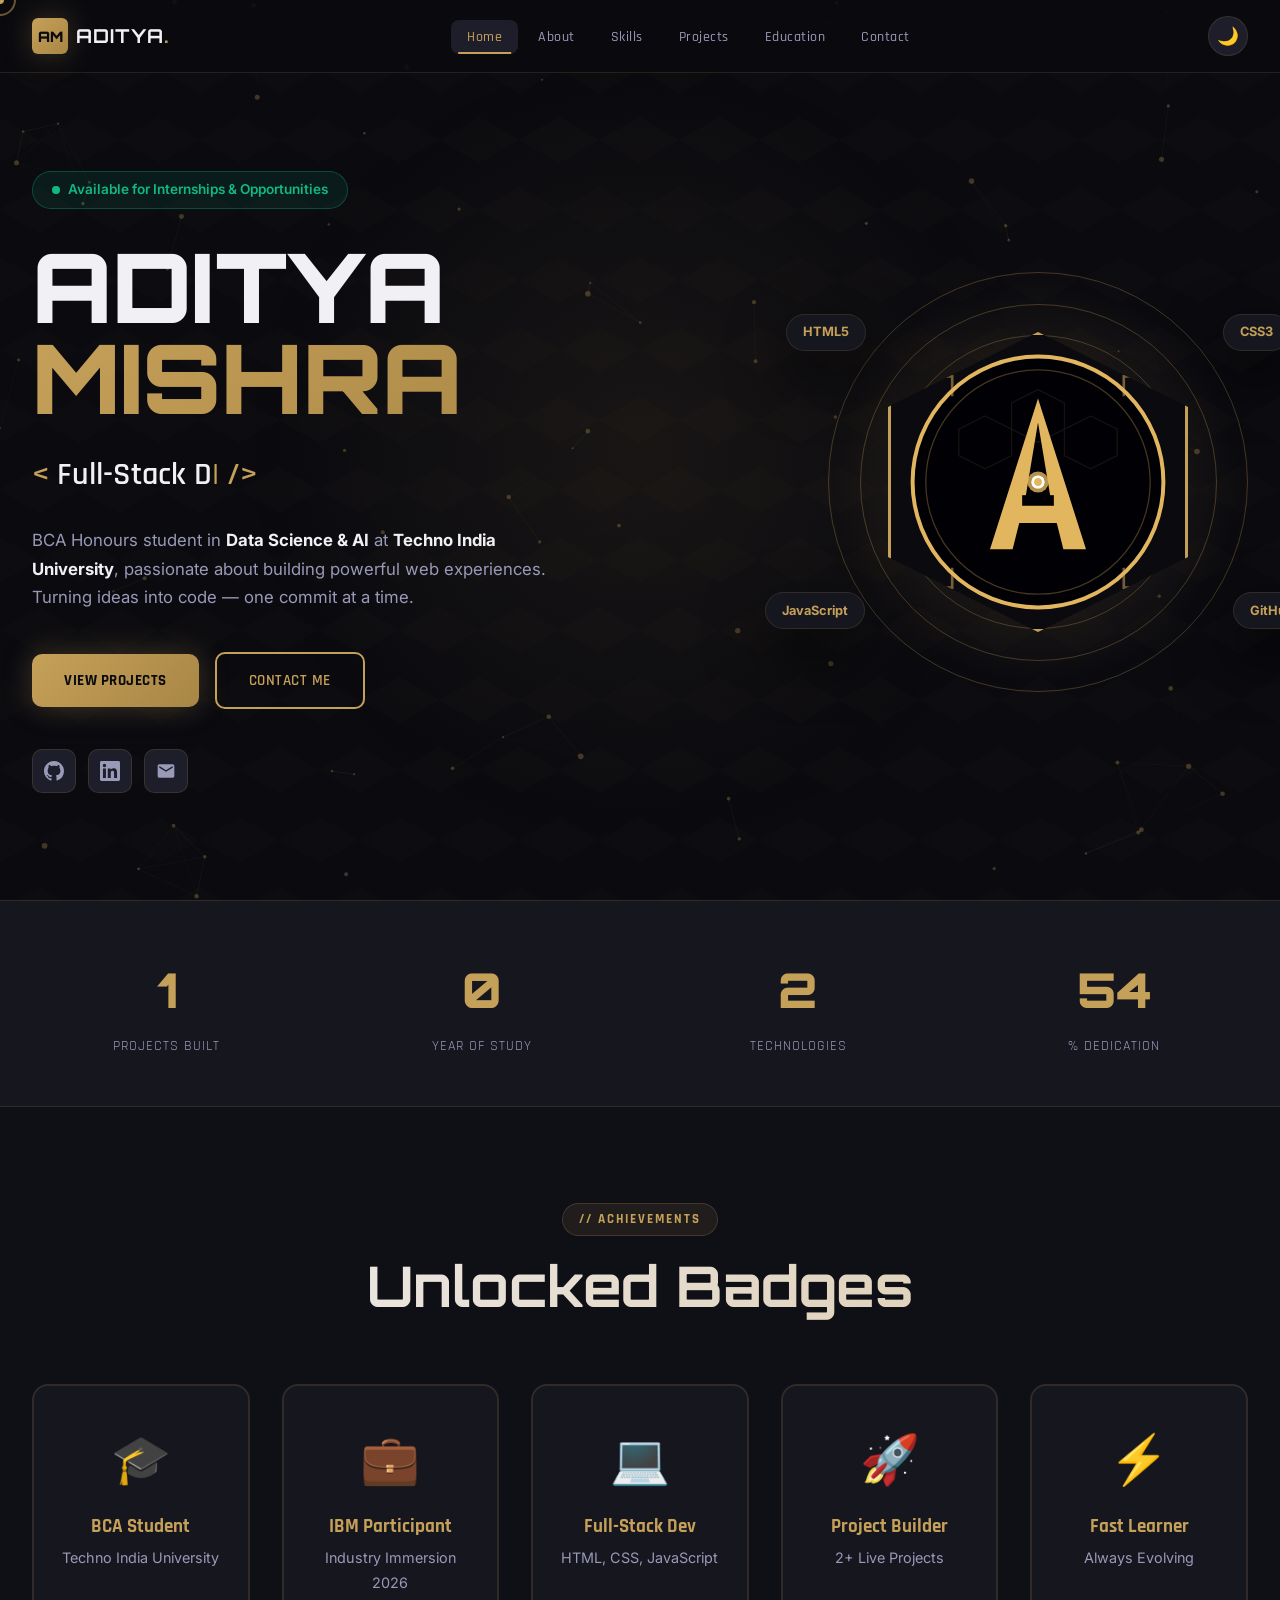
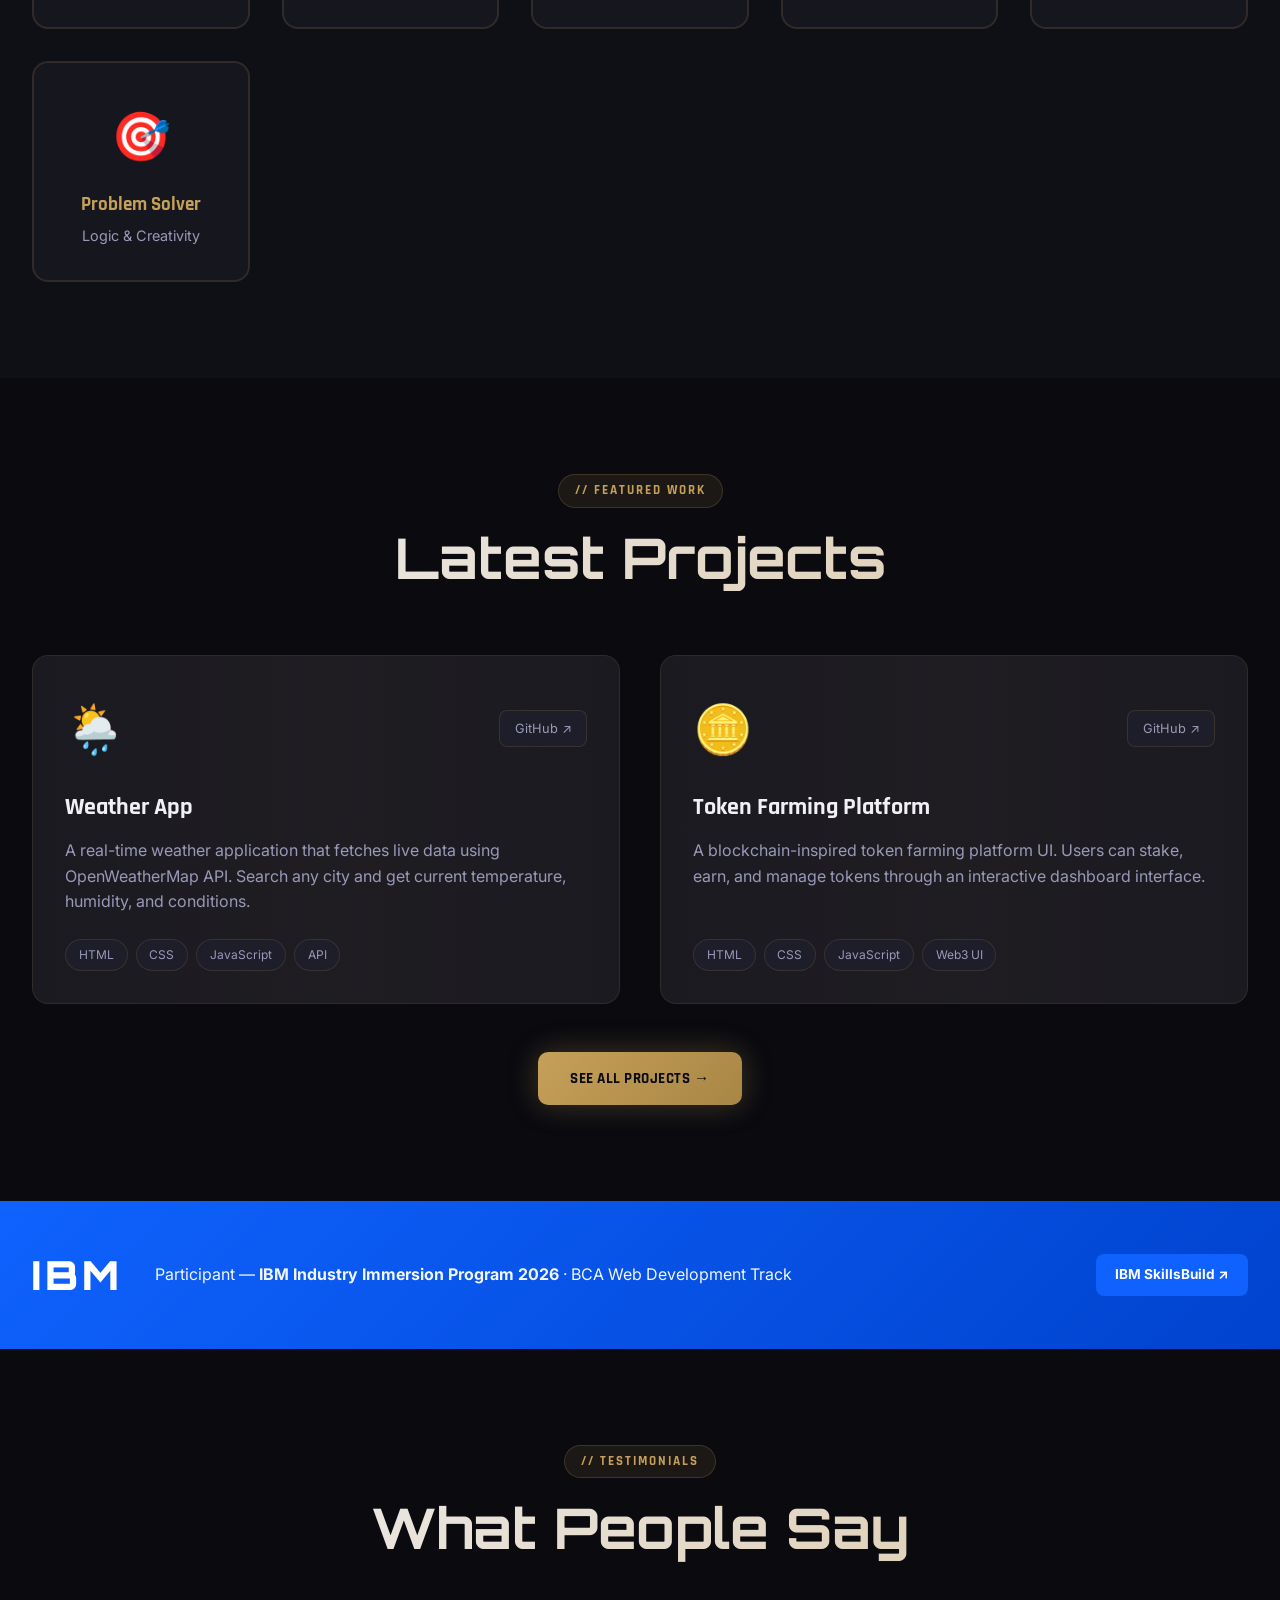
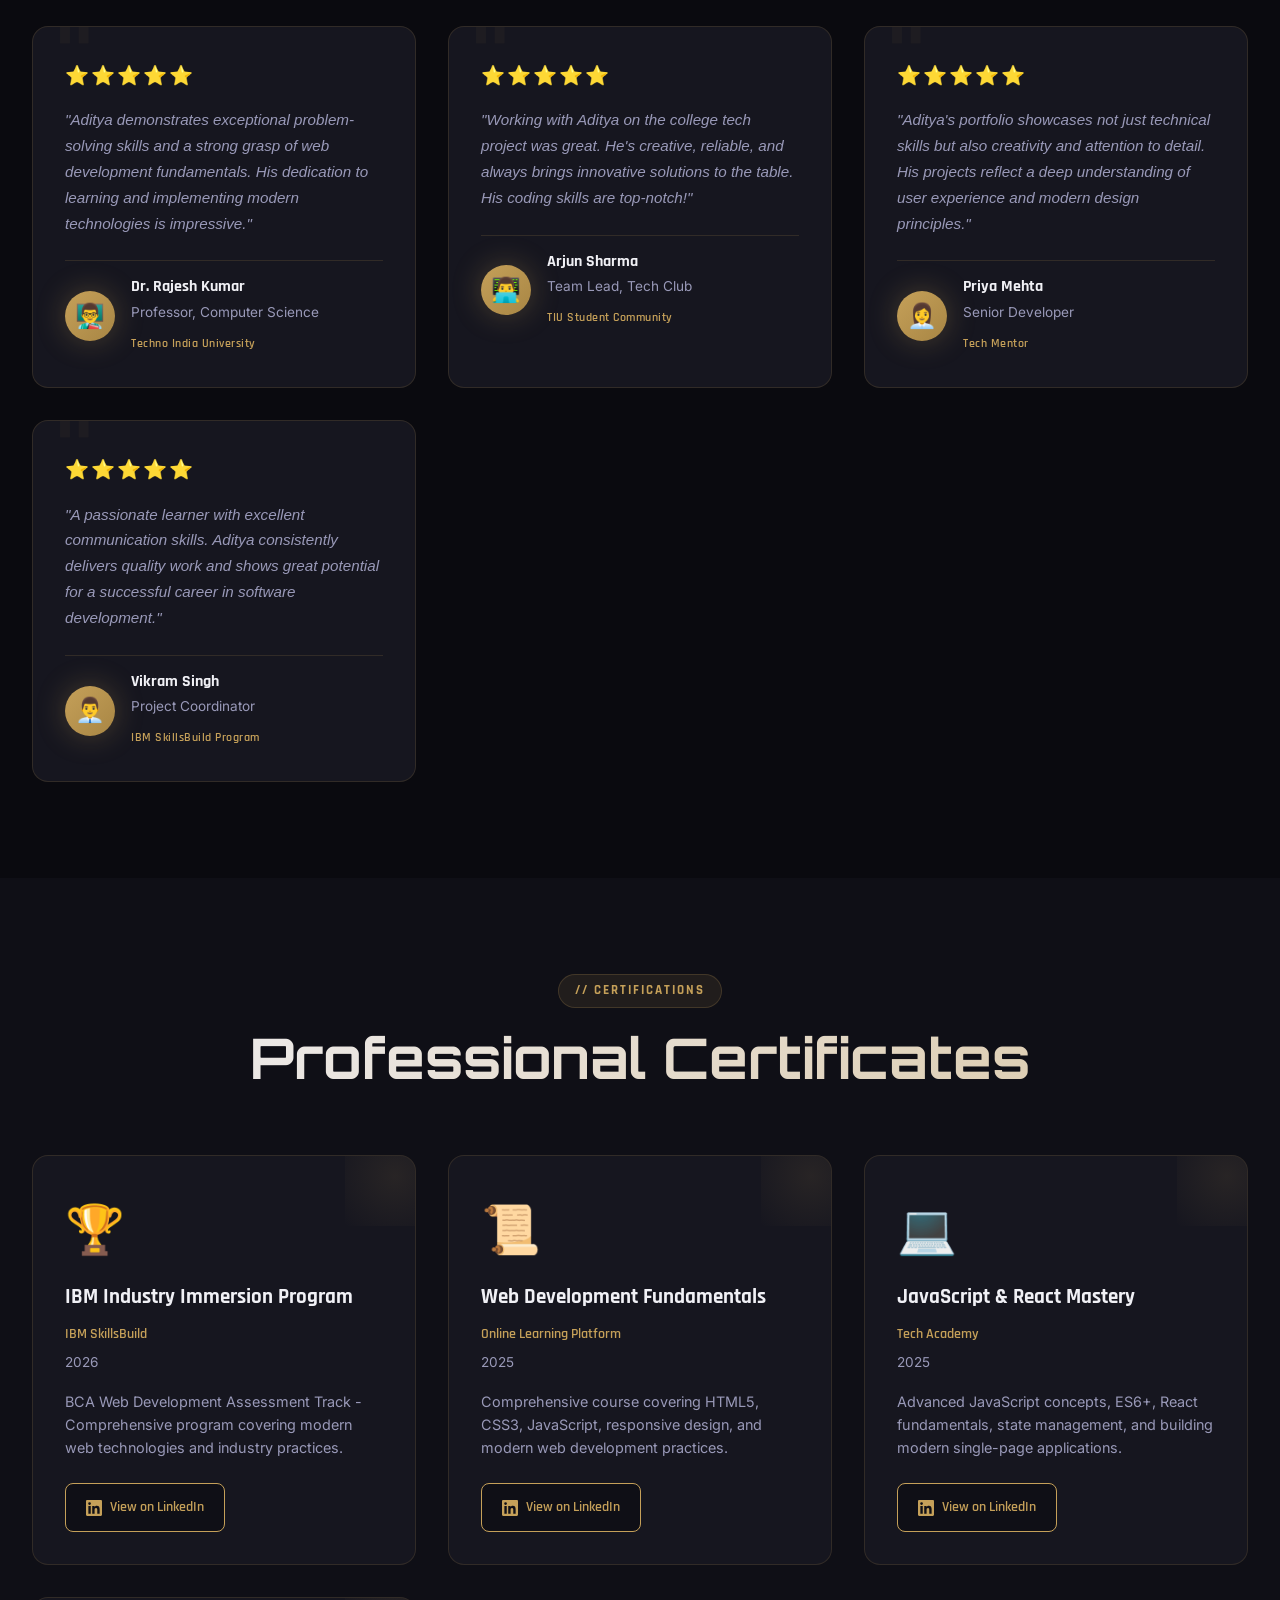
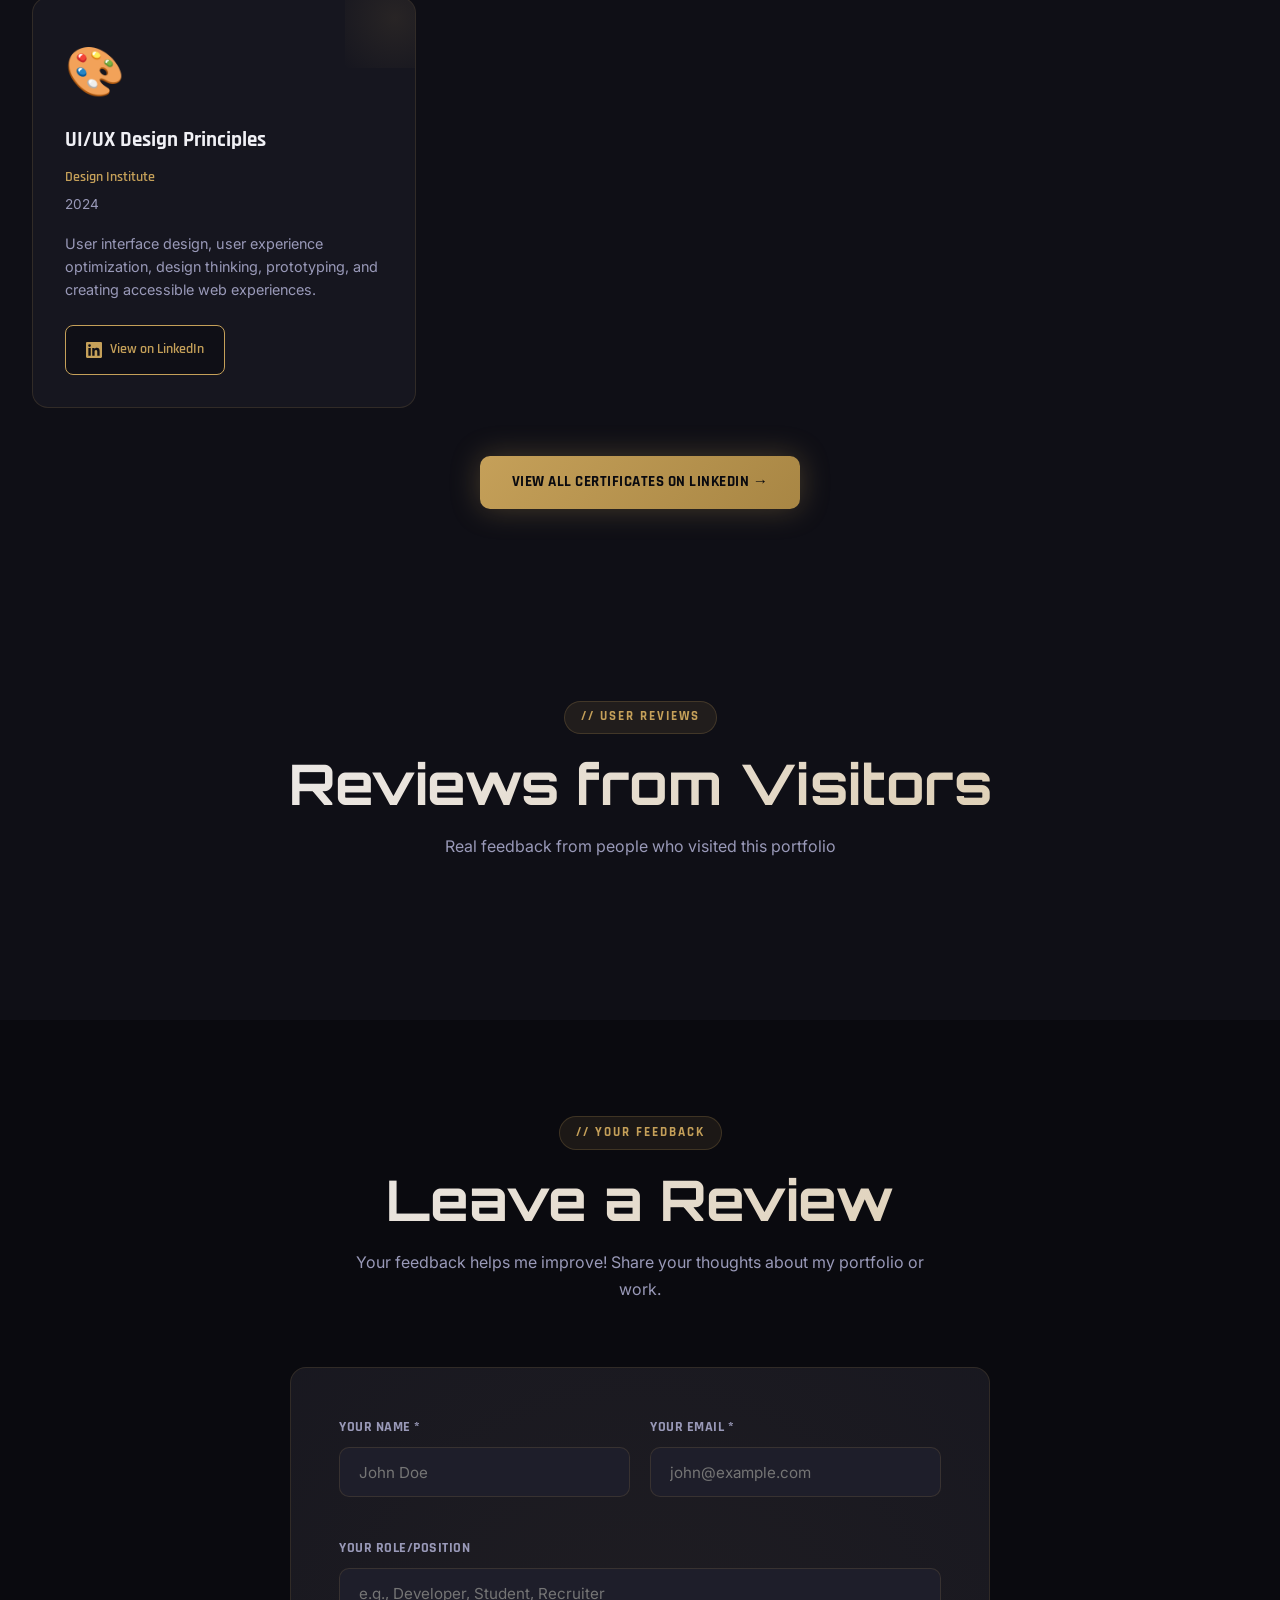
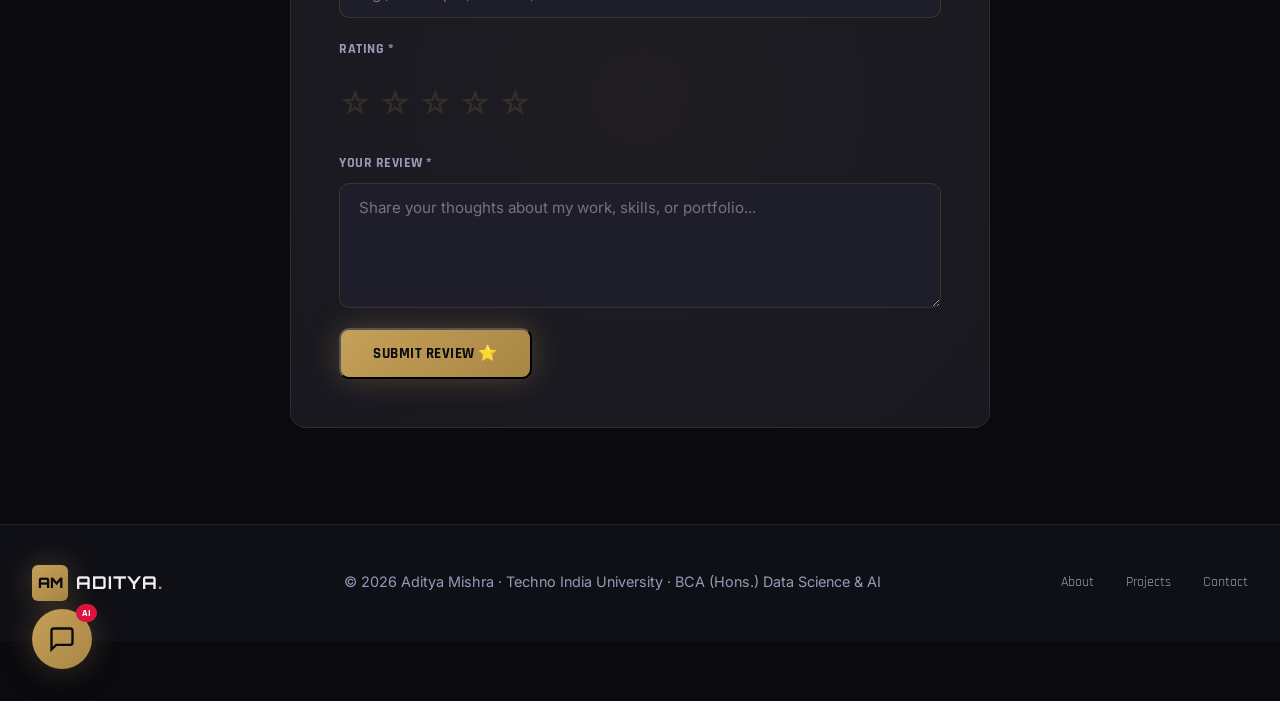
==== commit fbae265a: "Update index.html" ====
--- a/index.html
+++ b/index.html
@@ -8,7 +8,7 @@
   <link rel="preconnect" href="https://fonts.googleapis.com"/>
   <link href="https://fonts.googleapis.com/css2?family=Rajdhani:wght@400;500;600;700&family=Orbitron:wght@400;700;900&family=Inter:wght@300;400;500;600&display=swap" rel="stylesheet"/>
 </head>
-<body> 
+<body>
 
   <!-- LOADING SCREEN -->
   <div class="loading-screen" id="loadingScreen">
